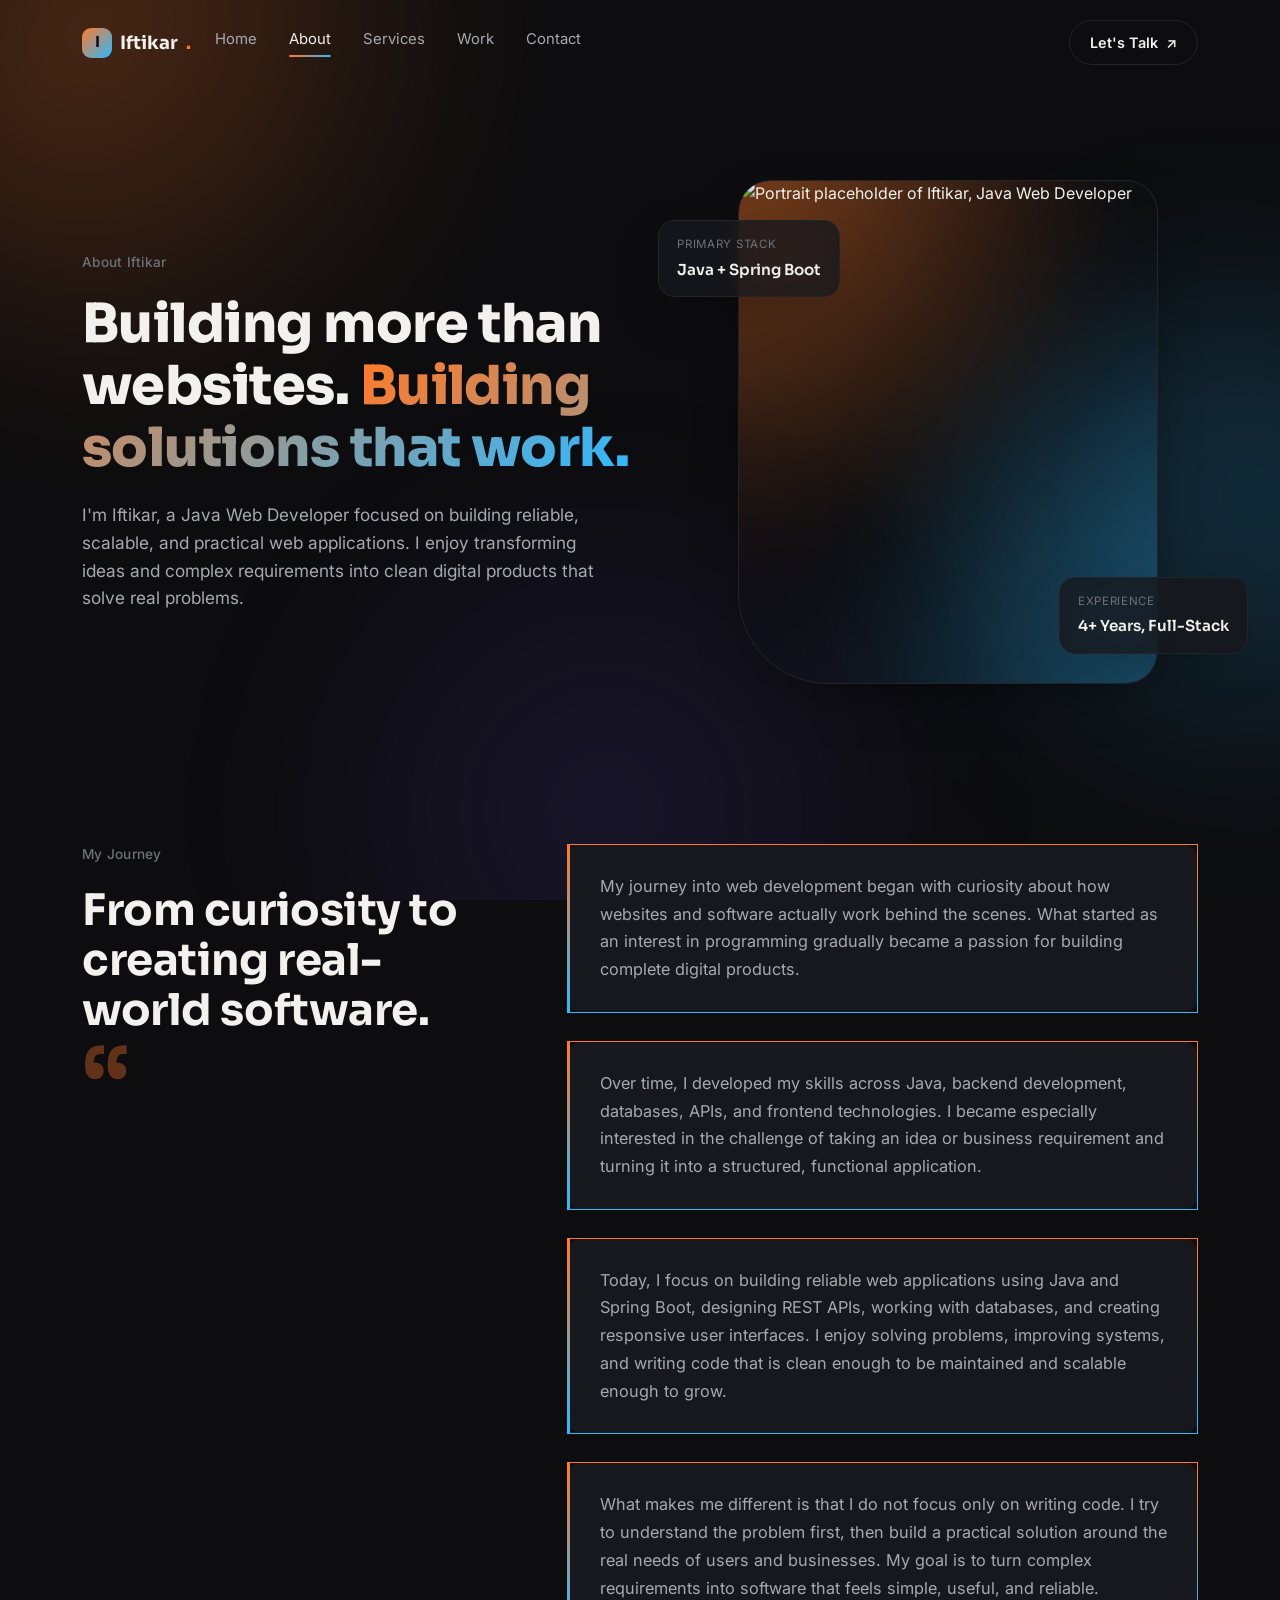
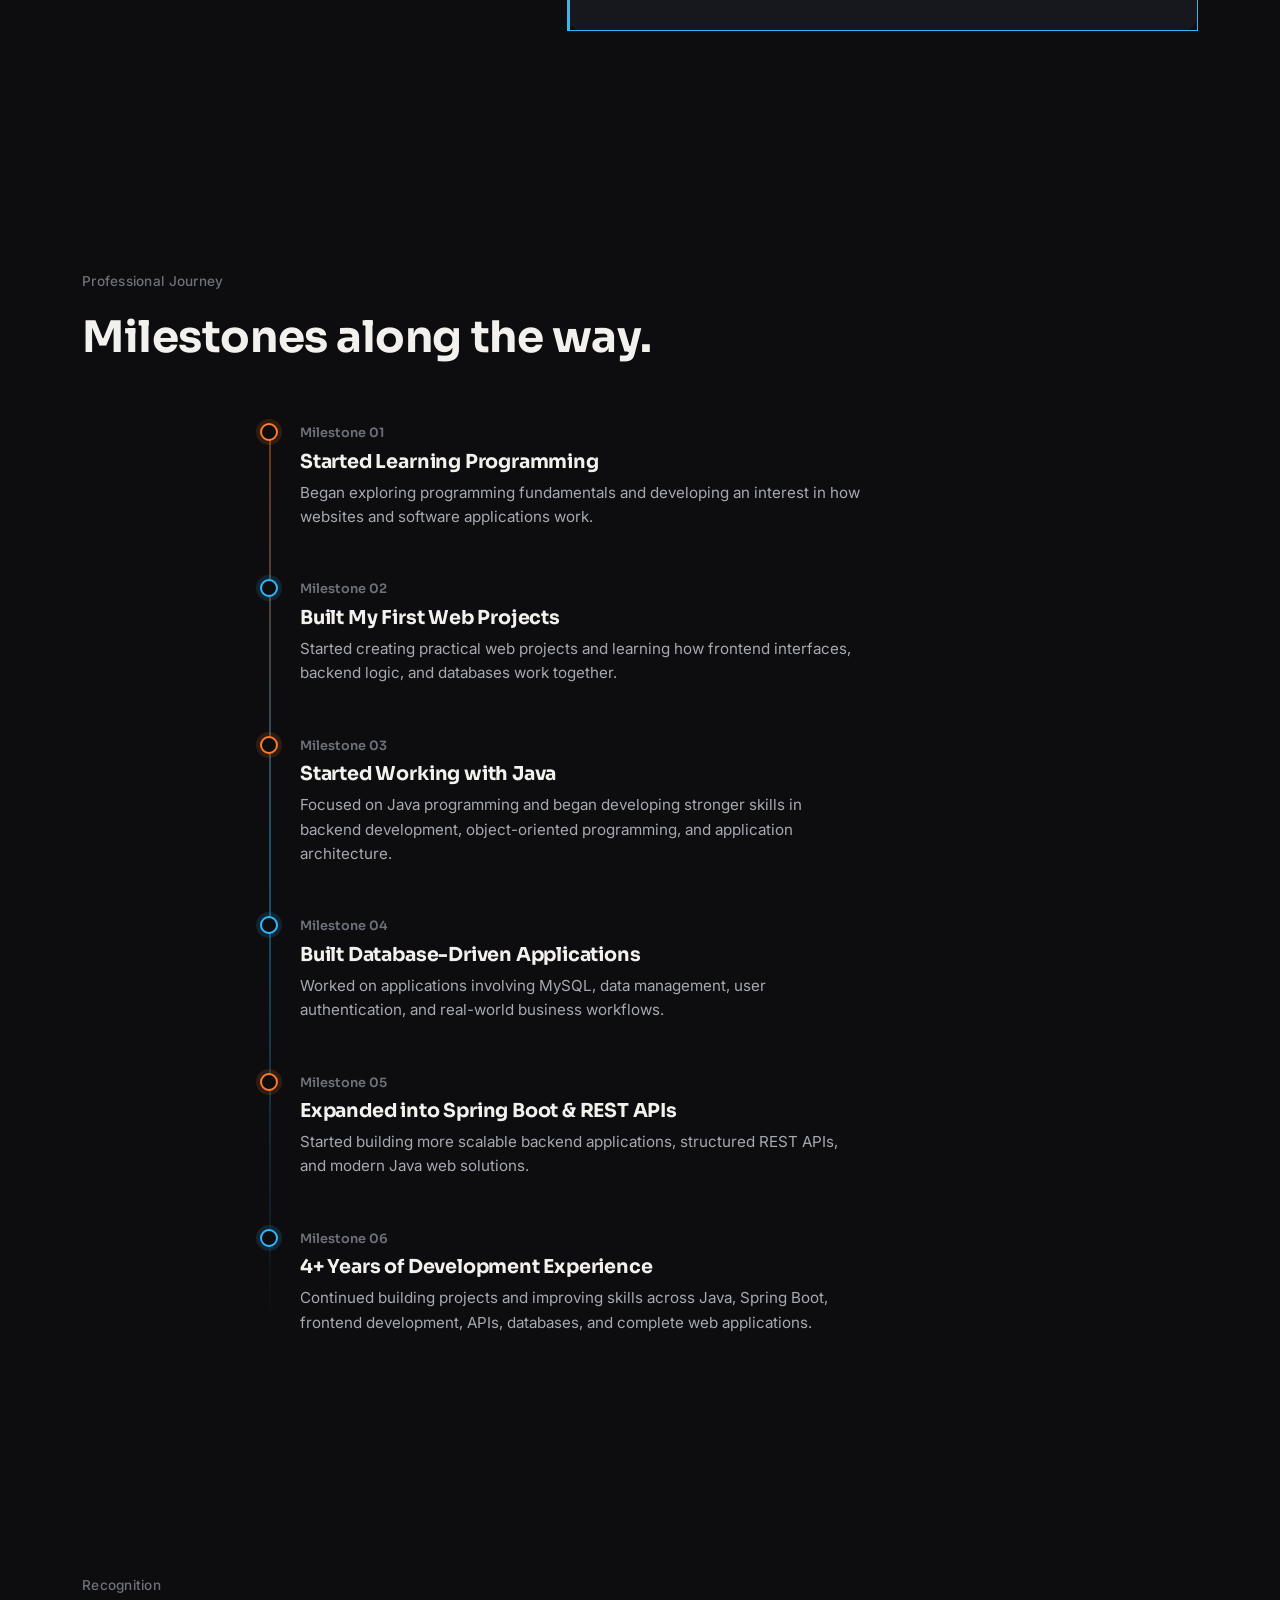
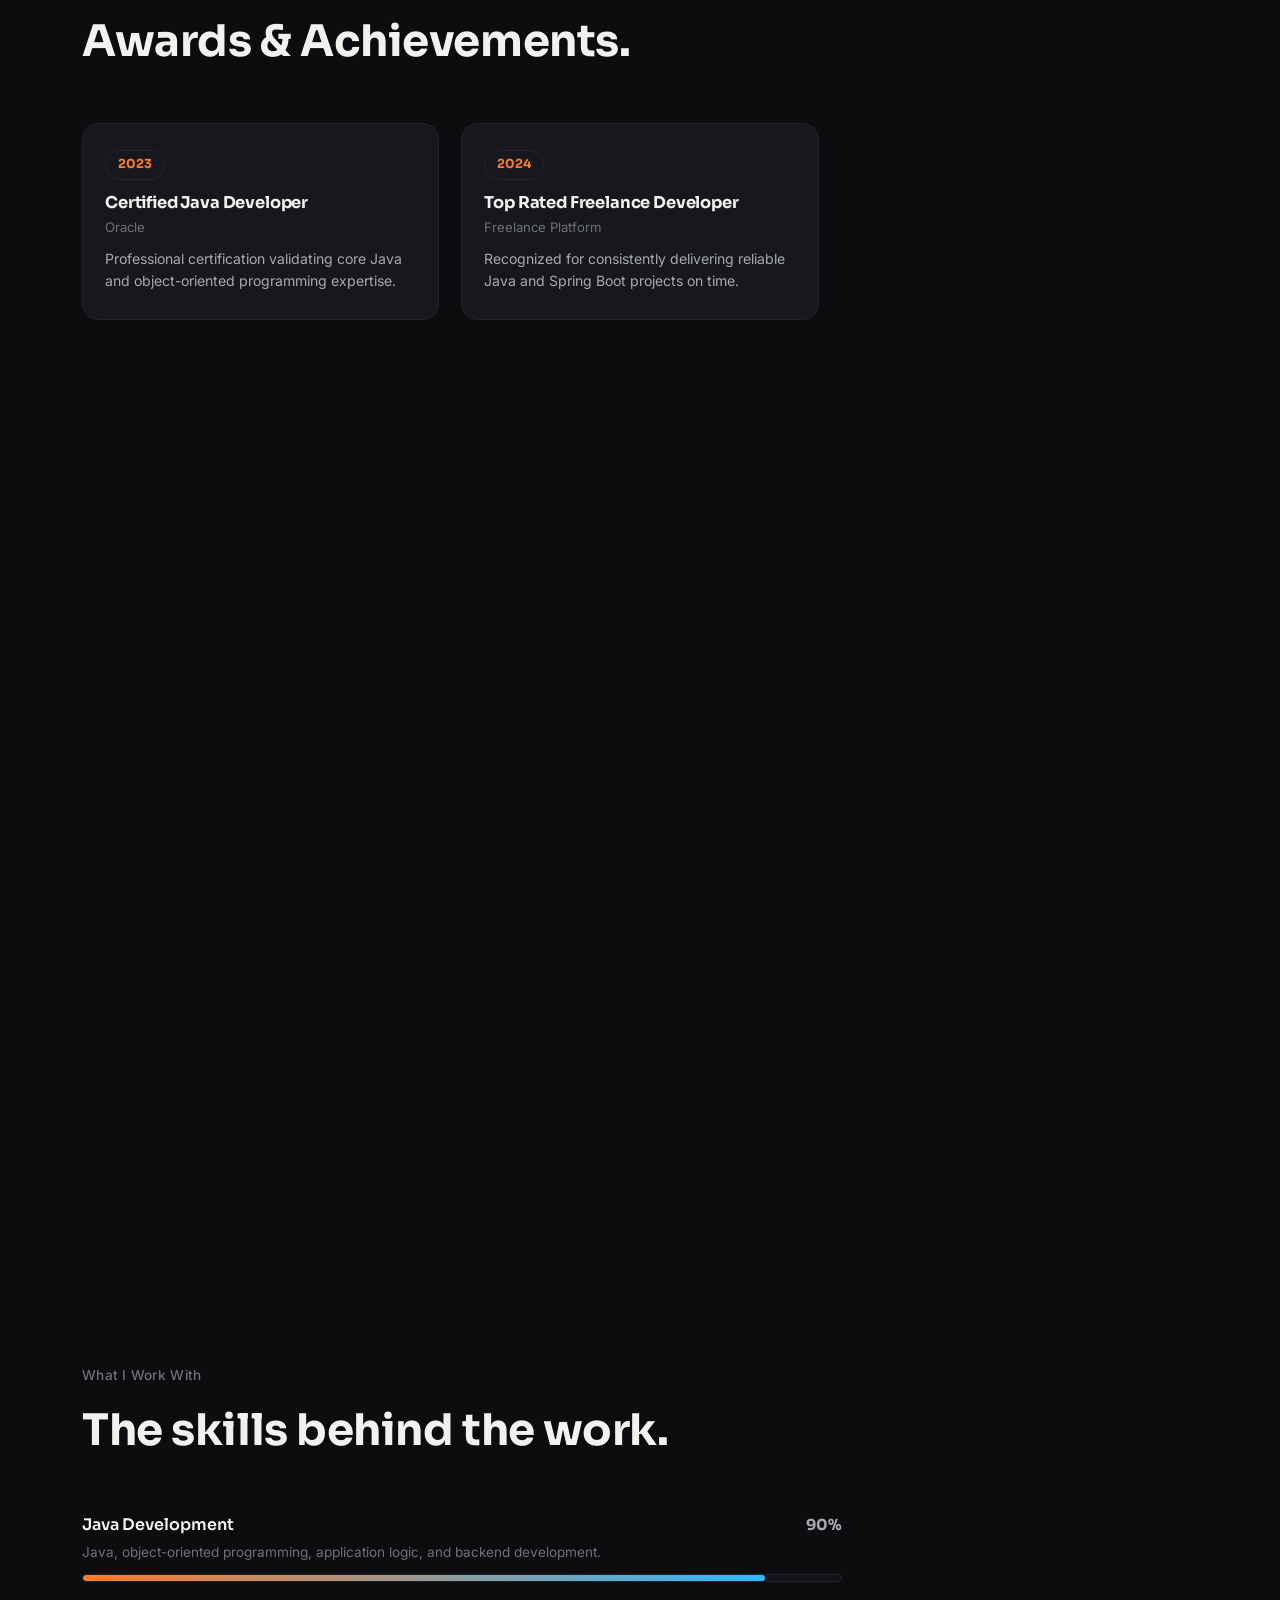
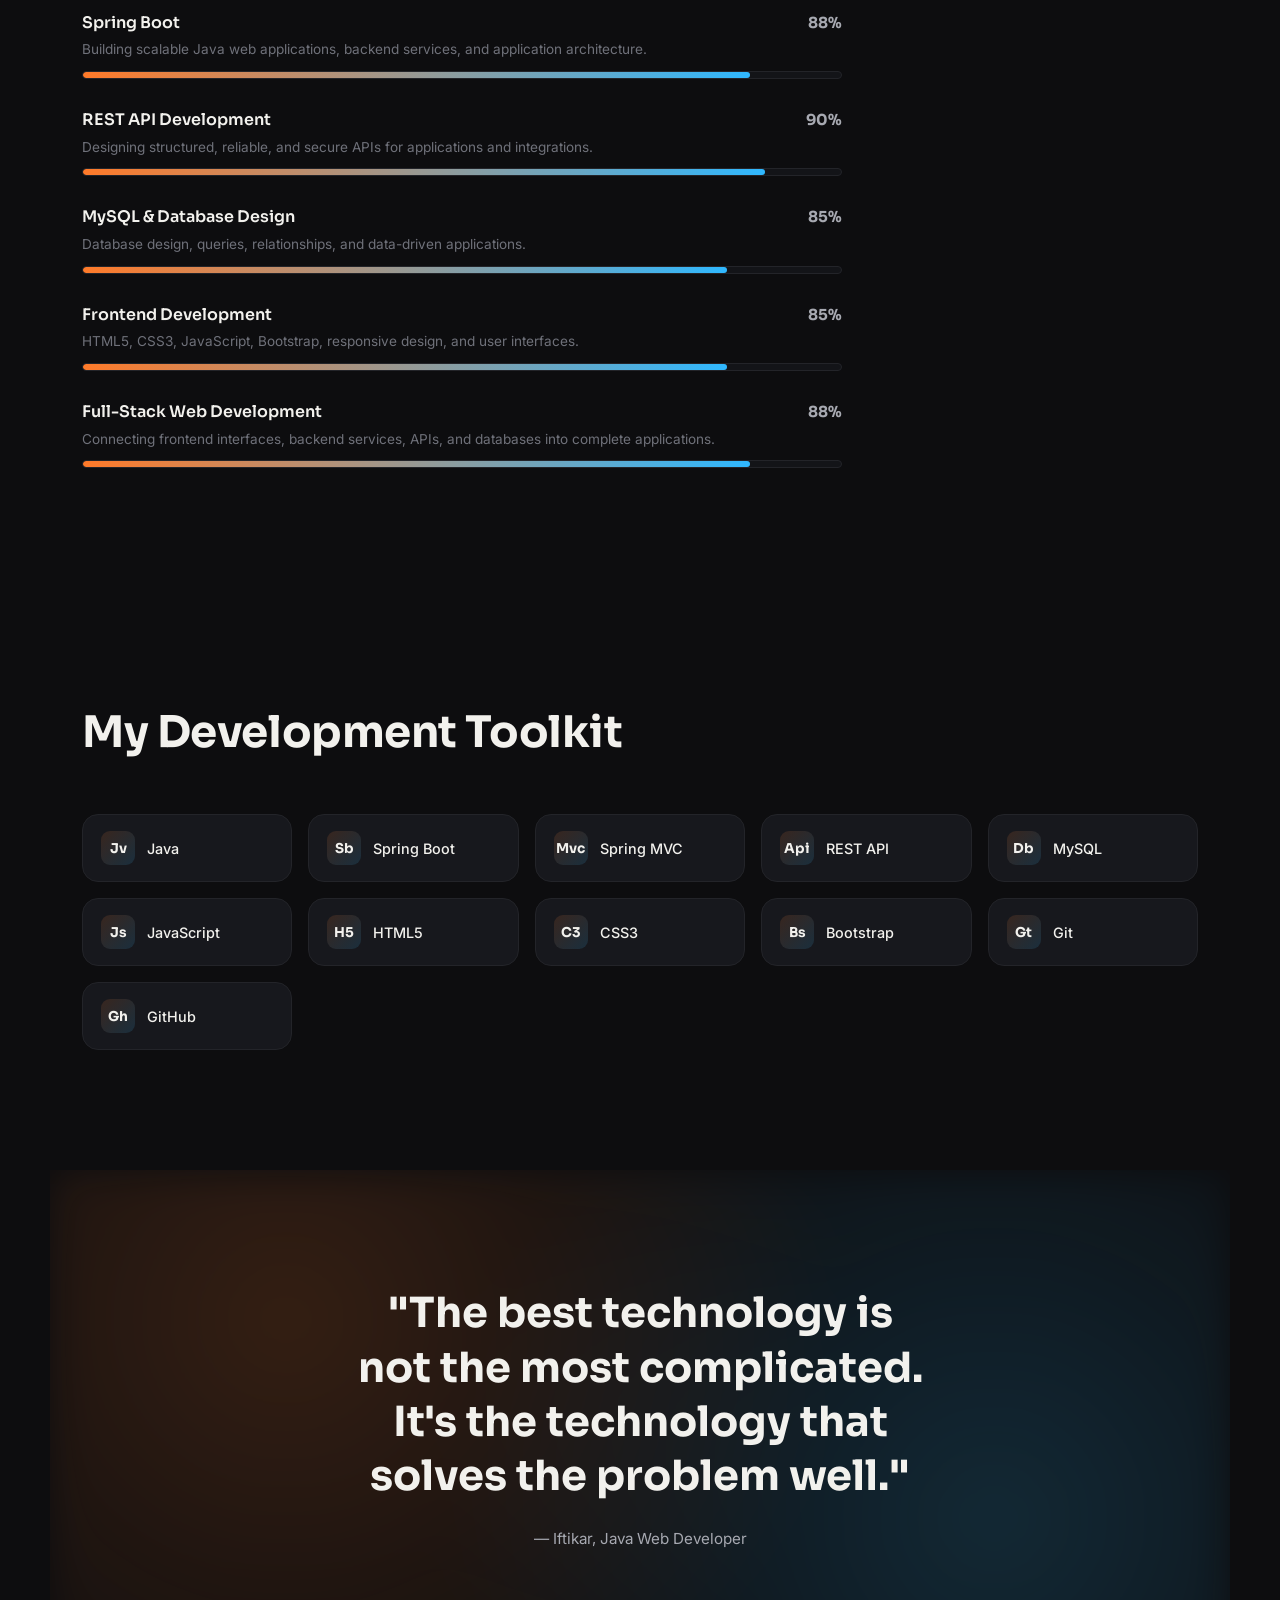
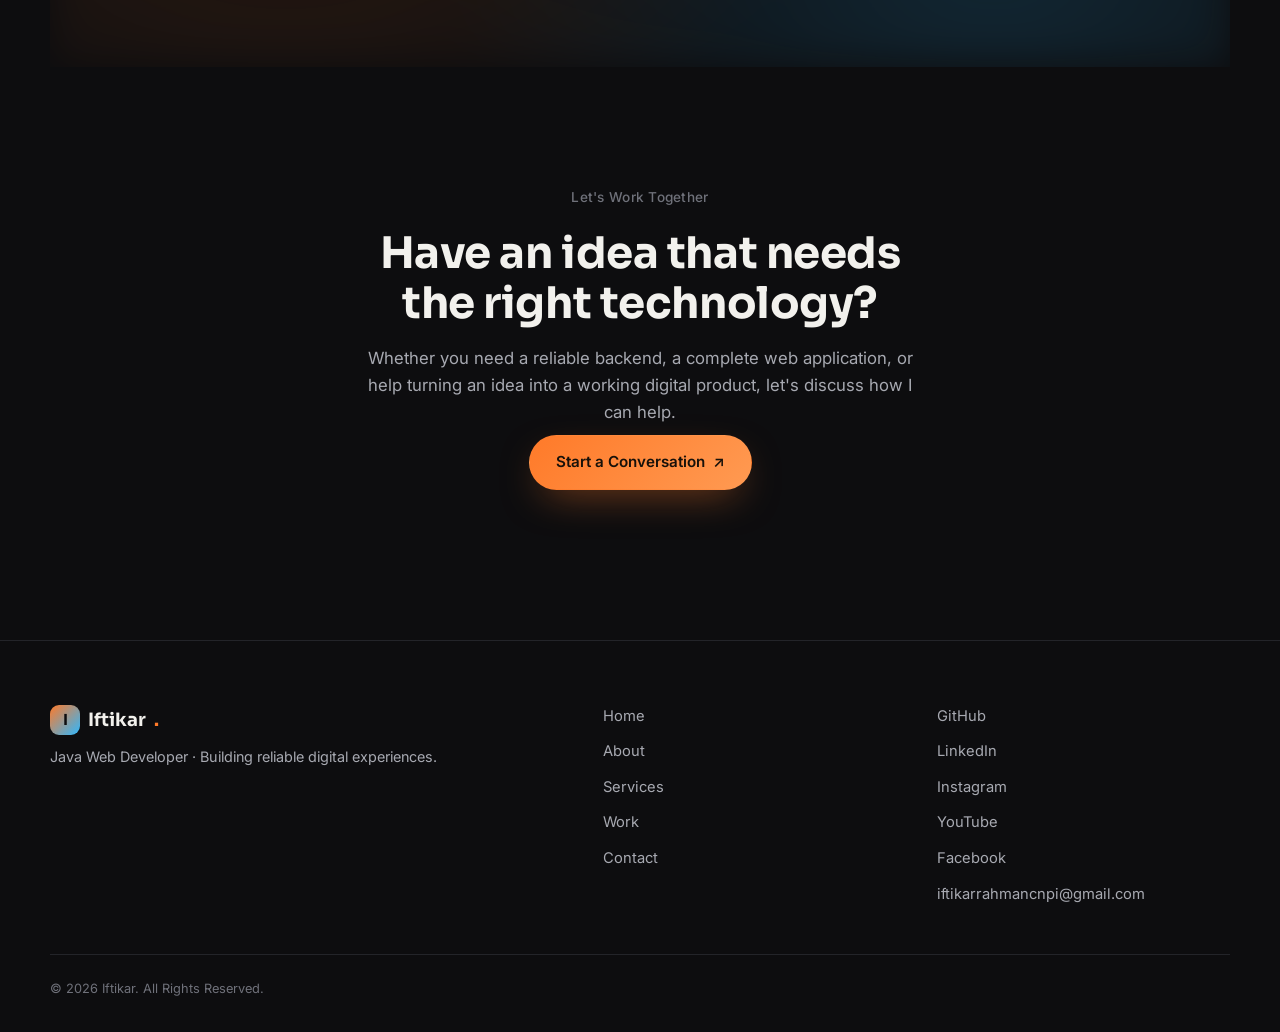
==== about.html @ 0c81d2af "Add files via upload" ====
<!DOCTYPE html>
<html lang="en">
<head>
<meta charset="UTF-8">
<meta name="viewport" content="width=device-width, initial-scale=1.0">
<title>About Iftikar — Java Web Developer</title>
<meta name="description" content="Learn about Iftikar's journey as a Java Web Developer — his story, skills, timeline, and approach to building reliable web applications.">
<link rel="preconnect" href="https://fonts.googleapis.com">
<link rel="preconnect" href="https://fonts.gstatic.com" crossorigin>
<link href="https://fonts.googleapis.com/css2?family=Sora:wght@400;500;600;700;800&family=Inter:wght@400;500;600&display=swap" rel="stylesheet">
<link rel="stylesheet" href="styles.css">
<script src="data-store.js"></script>
</head>
<body>

<!-- ================= ATMOSPHERE BACKGROUND ================= -->
<div class="atmosphere" aria-hidden="true">
  <div class="blob blob--orange"></div>
  <div class="blob blob--blue"></div>
  <div class="blob blob--violet"></div>
</div>

<!-- ================= NAVIGATION ================= -->
<header class="nav" id="nav" data-reveal-root>
  <div class="nav__inner">
    <a href="index.html" class="nav__logo"><span class="nav__logo-mark">I</span> Iftikar<span class="nav__dot">.</span></a>

    <nav class="nav__links" id="navLinks">
      <a href="index.html" class="nav__link">Home</a>
      <a href="about.html" class="nav__link is-active">About</a>
      <a href="services.html" class="nav__link">Services</a>
      <a href="index.html#work" class="nav__link">Work</a>
      <a href="contact.html" class="nav__link">Contact</a>
    </nav>

    <a href="contact.html" class="btn btn--ghost nav__cta">Let's Talk <span class="arrow">↗</span></a>

    <button class="nav__burger" id="navBurger" aria-label="Open menu" aria-expanded="false" aria-controls="navLinks">
      <span></span><span></span><span></span>
    </button>
  </div>
</header>

<main>

  <!-- ================= ABOUT HERO ================= -->
  <section class="about-hero">
    <div class="about-hero__inner">
      <div class="about-hero__text" data-hero-el="text">
        <p class="eyebrow" data-hero-el="eyebrow">About Iftikar</p>
        <h1 class="about-hero__headline" data-hero-el="headline">Building more than websites. <span class="accent-text">Building solutions that work.</span></h1>
        <p class="about-hero__lead" data-hero-el="sub" data-bind="about.heroLead">I'm Iftikar, a Java Web Developer focused on building reliable, scalable, and practical web applications. I enjoy transforming ideas and complex requirements into clean digital products that solve real problems.</p>
      </div>

      <div class="hero__visual" data-hero-el="visual">
        <div class="portrait-frame">
          <div class="portrait-frame__glow"></div>
          <img src="assets/profile-placeholder.svg" alt="Portrait placeholder of Iftikar, Java Web Developer" class="portrait-frame__img" data-bind-src="profile.photo">
        </div>

        <div class="float-card float-card--top" data-editable="floating-card-1">
          <span class="float-card__label">Primary Stack</span>
          <span class="float-card__value">Java + Spring Boot</span>
        </div>

        <div class="float-card float-card--bottom" data-editable="floating-card-2">
          <span class="float-card__label">Experience</span>
          <span class="float-card__value">4+ Years, Full-Stack</span>
        </div>
      </div>
    </div>
  </section>

  <!-- ================= MY STORY ================= -->
  <section class="story" data-reveal-root>
    <div class="story__grid">
      <div data-reveal>
        <p class="eyebrow">My Journey</p>
        <h2 class="section-title">From curiosity to creating real-world software.</h2>
        <span class="story__mark" aria-hidden="true">“</span>
      </div>

      <div class="story__blocks" id="storyBlocks">
        <!-- Rendered live from Admin Panel data by site-render.js -->
      </div>
    </div>
  </section>

  <!-- ================= TIMELINE ================= -->
  <section class="timeline-section" data-reveal-root>
    <div class="section-head" data-reveal>
      <p class="eyebrow">Professional Journey</p>
      <h2 class="section-title">Milestones along the way.</h2>
    </div>

    <div class="timeline">
      <div class="timeline-item" data-reveal style="--i:0">
        <span class="timeline-item__number">Milestone 01</span>
        <h3 class="timeline-item__title">Started Learning Programming</h3>
        <p class="timeline-item__text">Began exploring programming fundamentals and developing an interest in how websites and software applications work.</p>
      </div>
      <div class="timeline-item" data-reveal style="--i:1">
        <span class="timeline-item__number">Milestone 02</span>
        <h3 class="timeline-item__title">Built My First Web Projects</h3>
        <p class="timeline-item__text">Started creating practical web projects and learning how frontend interfaces, backend logic, and databases work together.</p>
      </div>
      <div class="timeline-item" data-reveal style="--i:2">
        <span class="timeline-item__number">Milestone 03</span>
        <h3 class="timeline-item__title">Started Working with Java</h3>
        <p class="timeline-item__text">Focused on Java programming and began developing stronger skills in backend development, object-oriented programming, and application architecture.</p>
      </div>
      <div class="timeline-item" data-reveal style="--i:3">
        <span class="timeline-item__number">Milestone 04</span>
        <h3 class="timeline-item__title">Built Database-Driven Applications</h3>
        <p class="timeline-item__text">Worked on applications involving MySQL, data management, user authentication, and real-world business workflows.</p>
      </div>
      <div class="timeline-item" data-reveal style="--i:4">
        <span class="timeline-item__number">Milestone 05</span>
        <h3 class="timeline-item__title">Expanded into Spring Boot &amp; REST APIs</h3>
        <p class="timeline-item__text">Started building more scalable backend applications, structured REST APIs, and modern Java web solutions.</p>
      </div>
      <div class="timeline-item" data-reveal style="--i:5">
        <span class="timeline-item__number">Milestone 06</span>
        <h3 class="timeline-item__title">4+ Years of Development Experience</h3>
        <p class="timeline-item__text">Continued building projects and improving skills across Java, Spring Boot, frontend development, APIs, databases, and complete web applications.</p>
      </div>
    </div>
  </section>

  <!-- ================= AWARDS & ACHIEVEMENTS ================= -->
  <section class="awards" data-reveal-root>
    <div class="section-head" data-reveal>
      <p class="eyebrow">Recognition</p>
      <h2 class="section-title">Awards &amp; Achievements.</h2>
    </div>

    <div class="awards__grid" id="awardsGrid">
      <!-- Rendered live from Admin Panel data by site-render.js -->
    </div>
  </section>

  <!-- ================= APPROACH ================= -->
  <section class="approach" data-reveal-root>
    <div class="section-head" data-reveal>
      <p class="eyebrow">My Approach</p>
      <h2 class="section-title">I don't just write code. I build solutions with purpose.</h2>
      <p class="section-sub">Good software is not only about using the right technology. It is about understanding the problem, choosing the right approach, and creating something reliable for the people who will actually use it.</p>
    </div>

    <div class="approach__grid">
      <div class="value-card" data-reveal style="--i:0">
        <div class="value-card__icon" aria-hidden="true">
          <svg viewBox="0 0 24 24" fill="none"><circle cx="11" cy="11" r="7" stroke="currentColor" stroke-width="1.6"/><path d="M20 20l-3.5-3.5" stroke="currentColor" stroke-width="1.6" stroke-linecap="round"/></svg>
        </div>
        <h3 class="value-card__title">Understand Before Building</h3>
        <p class="value-card__text">I focus on understanding the requirements and the real problem before choosing how to build the solution.</p>
      </div>

      <div class="value-card" data-reveal style="--i:1">
        <div class="value-card__icon" aria-hidden="true">
          <svg viewBox="0 0 24 24" fill="none"><path d="M6 4h9l3 3v13H6z" stroke="currentColor" stroke-width="1.6" stroke-linejoin="round"/><path d="M9 12h6M9 16h6" stroke="currentColor" stroke-width="1.6" stroke-linecap="round"/></svg>
        </div>
        <h3 class="value-card__title">Clean &amp; Maintainable Code</h3>
        <p class="value-card__text">I aim to write organized, understandable code that can be maintained and improved over time.</p>
      </div>

      <div class="value-card" data-reveal style="--i:2">
        <div class="value-card__icon" aria-hidden="true">
          <svg viewBox="0 0 24 24" fill="none"><path d="M4 19V9M11 19V4M18 19v-6" stroke="currentColor" stroke-width="1.8" stroke-linecap="round"/></svg>
        </div>
        <h3 class="value-card__title">Scalable Development</h3>
        <p class="value-card__text">I consider how applications can grow, making thoughtful decisions about architecture, APIs, and data.</p>
      </div>

      <div class="value-card" data-reveal style="--i:3">
        <div class="value-card__icon" aria-hidden="true">
          <svg viewBox="0 0 24 24" fill="none"><circle cx="12" cy="8" r="3.4" stroke="currentColor" stroke-width="1.6"/><path d="M5 20c1.2-3.6 4-5.4 7-5.4S18.8 16.4 20 20" stroke="currentColor" stroke-width="1.6" stroke-linecap="round"/></svg>
        </div>
        <h3 class="value-card__title">User-Focused Thinking</h3>
        <p class="value-card__text">Even when working on backend systems, I think about the final user experience and how technology can make workflows easier.</p>
      </div>
    </div>
  </section>

  <!-- ================= SKILLS ================= -->
  <section class="skills" data-reveal-root>
    <div class="section-head" data-reveal>
      <p class="eyebrow">What I Work With</p>
      <h2 class="section-title">The skills behind the work.</h2>
    </div>

    <div class="skills__list">
      <div class="skill-item" data-reveal style="--i:0">
        <div class="skill-item__head">
          <div>
            <span class="skill-item__name">Java Development</span>
            <p class="skill-item__desc">Java, object-oriented programming, application logic, and backend development.</p>
          </div>
          <span class="skill-item__percent">90%</span>
        </div>
        <div class="skill-bar"><div class="skill-bar__fill" data-skill="90"></div></div>
      </div>

      <div class="skill-item" data-reveal style="--i:1">
        <div class="skill-item__head">
          <div>
            <span class="skill-item__name">Spring Boot</span>
            <p class="skill-item__desc">Building scalable Java web applications, backend services, and application architecture.</p>
          </div>
          <span class="skill-item__percent">88%</span>
        </div>
        <div class="skill-bar"><div class="skill-bar__fill" data-skill="88"></div></div>
      </div>

      <div class="skill-item" data-reveal style="--i:2">
        <div class="skill-item__head">
          <div>
            <span class="skill-item__name">REST API Development</span>
            <p class="skill-item__desc">Designing structured, reliable, and secure APIs for applications and integrations.</p>
          </div>
          <span class="skill-item__percent">90%</span>
        </div>
        <div class="skill-bar"><div class="skill-bar__fill" data-skill="90"></div></div>
      </div>

      <div class="skill-item" data-reveal style="--i:3">
        <div class="skill-item__head">
          <div>
            <span class="skill-item__name">MySQL &amp; Database Design</span>
            <p class="skill-item__desc">Database design, queries, relationships, and data-driven applications.</p>
          </div>
          <span class="skill-item__percent">85%</span>
        </div>
        <div class="skill-bar"><div class="skill-bar__fill" data-skill="85"></div></div>
      </div>

      <div class="skill-item" data-reveal style="--i:4">
        <div class="skill-item__head">
          <div>
            <span class="skill-item__name">Frontend Development</span>
            <p class="skill-item__desc">HTML5, CSS3, JavaScript, Bootstrap, responsive design, and user interfaces.</p>
          </div>
          <span class="skill-item__percent">85%</span>
        </div>
        <div class="skill-bar"><div class="skill-bar__fill" data-skill="85"></div></div>
      </div>

      <div class="skill-item" data-reveal style="--i:5">
        <div class="skill-item__head">
          <div>
            <span class="skill-item__name">Full-Stack Web Development</span>
            <p class="skill-item__desc">Connecting frontend interfaces, backend services, APIs, and databases into complete applications.</p>
          </div>
          <span class="skill-item__percent">88%</span>
        </div>
        <div class="skill-bar"><div class="skill-bar__fill" data-skill="88"></div></div>
      </div>
    </div>
  </section>

  <!-- ================= TECH TOOLKIT ================= -->
  <section class="toolkit" data-reveal-root>
    <div class="section-head" data-reveal>
      <h2 class="section-title">My Development Toolkit</h2>
    </div>

    <div class="toolkit__grid">
      <div class="toolkit-card" data-reveal style="--i:0"><span class="toolkit-card__mark">Jv</span><span class="toolkit-card__name">Java</span></div>
      <div class="toolkit-card" data-reveal style="--i:1"><span class="toolkit-card__mark">Sb</span><span class="toolkit-card__name">Spring Boot</span></div>
      <div class="toolkit-card" data-reveal style="--i:2"><span class="toolkit-card__mark">Mvc</span><span class="toolkit-card__name">Spring MVC</span></div>
      <div class="toolkit-card" data-reveal style="--i:3"><span class="toolkit-card__mark">Api</span><span class="toolkit-card__name">REST API</span></div>
      <div class="toolkit-card" data-reveal style="--i:4"><span class="toolkit-card__mark">Db</span><span class="toolkit-card__name">MySQL</span></div>
      <div class="toolkit-card" data-reveal style="--i:5"><span class="toolkit-card__mark">Js</span><span class="toolkit-card__name">JavaScript</span></div>
      <div class="toolkit-card" data-reveal style="--i:6"><span class="toolkit-card__mark">H5</span><span class="toolkit-card__name">HTML5</span></div>
      <div class="toolkit-card" data-reveal style="--i:7"><span class="toolkit-card__mark">C3</span><span class="toolkit-card__name">CSS3</span></div>
      <div class="toolkit-card" data-reveal style="--i:8"><span class="toolkit-card__mark">Bs</span><span class="toolkit-card__name">Bootstrap</span></div>
      <div class="toolkit-card" data-reveal style="--i:9"><span class="toolkit-card__mark">Gt</span><span class="toolkit-card__name">Git</span></div>
      <div class="toolkit-card" data-reveal style="--i:10"><span class="toolkit-card__mark">Gh</span><span class="toolkit-card__name">GitHub</span></div>
    </div>
  </section>

  <!-- ================= PHILOSOPHY / QUOTE ================= -->
  <section class="philosophy">
    <div class="philosophy__glow" aria-hidden="true"></div>
    <blockquote data-reveal>
      <p class="philosophy__quote">"The best technology is not the most complicated. It's the technology that solves the problem well."</p>
      <footer class="philosophy__author">— Iftikar, Java Web Developer</footer>
    </blockquote>
  </section>

  <!-- ================= ABOUT FINAL CTA ================= -->
  <section class="about-cta" data-reveal-root>
    <div class="section-head" data-reveal>
      <p class="eyebrow">Let's Work Together</p>
      <h2 class="section-title">Have an idea that needs the right technology?</h2>
      <p class="section-sub" style="margin-left:auto;margin-right:auto;">Whether you need a reliable backend, a complete web application, or help turning an idea into a working digital product, let's discuss how I can help.</p>
      <a href="contact.html" class="btn btn--primary">Start a Conversation <span class="arrow">↗</span></a>
    </div>
  </section>

</main>

<!-- ================= FOOTER ================= -->
<footer class="footer">
  <div class="footer__inner">
    <div class="footer__brand">
      <p class="footer__logo"><span class="nav__logo-mark">I</span> Iftikar<span class="nav__dot">.</span></p>
      <p class="footer__role">Java Web Developer · Building reliable digital experiences.</p>
    </div>

    <nav class="footer__nav" aria-label="Footer navigation">
      <a href="index.html">Home</a>
      <a href="about.html">About</a>
      <a href="services.html">Services</a>
      <a href="index.html#work">Work</a>
      <a href="contact.html">Contact</a>
    </nav>

    <div class="footer__social" id="footerSocial">
      <!-- Rendered live from Admin Panel data by site-render.js -->
    </div>
  </div>

  <p class="footer__copyright">© 2026 Iftikar. All Rights Reserved.</p>
</footer>

<script src="site-render.js"></script>
<script src="script.js"></script>
</body>
</html>
---- styles.css ----
/* =========================================================
   IFTIKAR PORTFOLIO — DESIGN SYSTEM
   Base: charcoal near-black · Accents: vibrant orange + electric blue
   Type: Sora (display) + Inter (body)
   ========================================================= */

:root{
  --bg: #0d0d0f;
  --bg-elevated: #131418;
  --surface: #17181d;
  --surface-2: #1c1e24;
  --border: #2a2c33;
  --border-soft: #232429;

  --text: #f2f1ed;
  --text-muted: #a7a9b1;
  --text-faint: #6f717a;

  --orange: #ff7a29;
  --orange-soft: rgba(255, 122, 41, 0.14);
  --blue: #2fb8ff;
  --blue-soft: rgba(47, 184, 255, 0.14);

  --font-display: 'Sora', 'Inter', sans-serif;
  --font-body: 'Inter', sans-serif;

  --radius-sm: 10px;
  --radius-md: 16px;
  --radius-lg: 24px;

  --shadow-card: 0 20px 60px -25px rgba(0,0,0,0.6);
  --ease: cubic-bezier(.22,.68,0,1);

  --container: 1180px;
}

*, *::before, *::after{ box-sizing: border-box; }
html{ scroll-behavior: smooth; }

body{
  margin: 0;
  background: var(--bg);
  color: var(--text);
  font-family: var(--font-body);
  font-size: 16px;
  line-height: 1.6;
  -webkit-font-smoothing: antialiased;
  overflow-x: hidden;
}

h1, h2, h3, h4{
  font-family: var(--font-display);
  margin: 0;
  color: var(--text);
  line-height: 1.15;
  letter-spacing: -0.01em;
}

p{ margin: 0; }
img{ max-width: 100%; display: block; }
a{ color: inherit; text-decoration: none; }
ul{ margin: 0; padding: 0; list-style: none; }
button{ font-family: inherit; cursor: pointer; }
input, select, textarea{ font-family: inherit; }

:focus-visible{
  outline: 2px solid var(--blue);
  outline-offset: 3px;
}

.arrow{ display: inline-block; transition: transform .3s var(--ease); }
a:hover .arrow, .btn:hover .arrow{ transform: translate(2px,-2px); }

/* =========================================================
   ATMOSPHERE BACKGROUND — slow drifting blurred glow
   ========================================================= */

.atmosphere{
  position: fixed;
  inset: 0;
  z-index: 0;
  overflow: hidden;
  pointer-events: none;
}

.blob{
  position: absolute;
  border-radius: 50%;
  filter: blur(90px);
  opacity: .55;
  will-change: transform;
}

.blob--orange{
  width: 620px; height: 620px;
  top: -180px; left: -120px;
  background: radial-gradient(circle at 30% 30%, rgba(255,122,41,.55), rgba(255,122,41,0) 70%);
  animation: driftA 26s ease-in-out infinite;
}

.blob--blue{
  width: 560px; height: 560px;
  top: 30%; right: -200px;
  background: radial-gradient(circle at 60% 40%, rgba(47,184,255,.45), rgba(47,184,255,0) 70%);
  animation: driftB 32s ease-in-out infinite;
}

.blob--violet{
  width: 700px; height: 700px;
  bottom: -260px; left: 20%;
  background: radial-gradient(circle at 50% 50%, rgba(122,92,255,.28), rgba(122,92,255,0) 70%);
  animation: driftC 38s ease-in-out infinite;
}

@keyframes driftA{
  0%,100%{ transform: translate(0,0) scale(1); }
  50%{ transform: translate(60px, 80px) scale(1.08); }
}
@keyframes driftB{
  0%,100%{ transform: translate(0,0) scale(1); }
  50%{ transform: translate(-70px, -40px) scale(1.1); }
}
@keyframes driftC{
  0%,100%{ transform: translate(0,0) scale(1); opacity: .5; }
  50%{ transform: translate(40px, -60px) scale(1.05); opacity: .65; }
}

main, header, footer{ position: relative; z-index: 1; }

/* =========================================================
   LAYOUT HELPERS
   ========================================================= */

section{
  max-width: var(--container);
  margin: 0 auto;
  padding: 120px 32px;
}

.section-head{ max-width: 640px; margin-bottom: 56px; }
.section-title{ font-size: clamp(2rem, 3.4vw, 2.75rem); font-weight: 700; }
.section-sub{ margin-top: 16px; color: var(--text-muted); font-size: 1.05rem; max-width: 560px; }
.section-sub--center{ margin: 0 auto 8px; text-align: center; max-width: none; color: var(--text-faint); font-family: var(--font-display); font-weight: 600; letter-spacing: .02em; }

.eyebrow{
  color: var(--text-faint);
  font-size: .85rem;
  font-weight: 500;
  letter-spacing: .02em;
  margin: 0 0 20px;
}

/* buttons */
.btn{
  display: inline-flex;
  align-items: center;
  gap: 8px;
  padding: 14px 26px;
  border-radius: 100px;
  font-weight: 600;
  font-size: .95rem;
  border: 1px solid transparent;
  transition: transform .35s var(--ease), background .3s var(--ease), border-color .3s var(--ease), box-shadow .3s var(--ease);
}
.btn--primary{
  background: linear-gradient(135deg, var(--orange), #ff9a52);
  color: #17110a;
  box-shadow: 0 14px 40px -14px rgba(255,122,41,.55);
}
.btn--primary:hover{ transform: translateY(-2px); box-shadow: 0 18px 44px -12px rgba(255,122,41,.65); }
.btn--outline{
  border-color: var(--border);
  color: var(--text);
  background: transparent;
}
.btn--outline:hover{ border-color: var(--blue); color: var(--blue); transform: translateY(-2px); }
.btn--ghost{
  border-color: var(--border-soft);
  color: var(--text);
  padding: 10px 20px;
  font-size: .9rem;
}
.btn--ghost:hover{ border-color: var(--orange); }

/* =========================================================
   SCROLL REVEAL (Intersection Observer driven)
   ========================================================= */

[data-reveal]{
  opacity: 0;
  transform: translateY(28px);
  transition: opacity .8s var(--ease), transform .8s var(--ease);
  transition-delay: calc(var(--i, 0) * 90ms);
}
[data-reveal].is-visible{
  opacity: 1;
  transform: translateY(0);
}
[data-reveal-stagger] > *{ transition-delay: calc(var(--i, 0) * 90ms); }

@media (prefers-reduced-motion: reduce){
  html{ scroll-behavior: auto; }
  [data-reveal]{ opacity: 1; transform: none; transition: none; }
  .blob{ animation: none; }
  .marquee__track{ animation: none !important; }
}

/* =========================================================
   NAVIGATION
   ========================================================= */

.nav{
  position: fixed;
  top: 0; left: 0; right: 0;
  z-index: 100;
  padding: 20px 0;
  transition: background .4s var(--ease), border-color .4s var(--ease), padding .4s var(--ease), backdrop-filter .4s var(--ease);
  border-bottom: 1px solid transparent;
}
.nav.is-scrolled{
  padding: 14px 0;
  background: rgba(13,13,15,.72);
  backdrop-filter: blur(16px);
  border-bottom-color: var(--border-soft);
}
.nav__inner{
  max-width: var(--container);
  margin: 0 auto;
  padding: 0 32px;
  display: flex;
  align-items: center;
  justify-content: space-between;
  gap: 24px;
}
.nav__logo{
  font-family: var(--font-display);
  font-weight: 700;
  font-size: 1.15rem;
  display: flex;
  align-items: center;
  gap: 8px;
}
.nav__logo-mark{
  display: inline-flex;
  align-items: center;
  justify-content: center;
  width: 30px; height: 30px;
  border-radius: 9px;
  background: linear-gradient(135deg, var(--orange), var(--blue));
  color: #0d0d0f;
  font-size: .95rem;
}
.nav__dot{ color: var(--orange); }
.nav__links{ display: flex; gap: 32px; }
.nav__link{ font-size: .93rem; color: var(--text-muted); transition: color .25s; position: relative; }
.nav__link:hover{ color: var(--text); }
.nav__cta{ margin-left: auto; }
.nav__burger{
  display: none;
  flex-direction: column;
  gap: 5px;
  background: none;
  border: none;
  padding: 8px;
}
.nav__burger span{
  width: 22px; height: 2px;
  background: var(--text);
  transition: transform .3s var(--ease), opacity .3s var(--ease);
}
.nav__burger.is-open span:nth-child(1){ transform: translateY(7px) rotate(45deg); }
.nav__burger.is-open span:nth-child(2){ opacity: 0; }
.nav__burger.is-open span:nth-child(3){ transform: translateY(-7px) rotate(-45deg); }

/* =========================================================
   HERO
   ========================================================= */

.hero{
  max-width: var(--container);
  margin: 0 auto;
  padding: 180px 32px 100px;
}
.hero__inner{
  display: grid;
  grid-template-columns: 1.05fr .95fr;
  gap: 64px;
  align-items: center;
}

.hero__headline{
  font-size: clamp(2.4rem, 4.6vw, 3.8rem);
  font-weight: 800;
  margin: 0 0 22px;
  max-width: 12ch;
}

.hero__sub{
  color: var(--text-muted);
  font-size: 1.08rem;
  max-width: 46ch;
  margin-bottom: 34px;
}

.hero__actions{ display: flex; gap: 16px; flex-wrap: wrap; margin-bottom: 30px; }

.availability{
  display: inline-flex;
  align-items: center;
  gap: 10px;
  font-size: .88rem;
  color: var(--text-muted);
  padding: 8px 16px;
  border: 1px solid var(--border-soft);
  border-radius: 100px;
}
.availability__dot{
  width: 8px; height: 8px;
  border-radius: 50%;
  background: #5be3a5;
  box-shadow: 0 0 0 4px rgba(91,227,165,.15);
  animation: pulseDot 2.4s ease-in-out infinite;
}
@keyframes pulseDot{
  0%,100%{ box-shadow: 0 0 0 4px rgba(91,227,165,.15); }
  50%{ box-shadow: 0 0 0 8px rgba(91,227,165,.05); }
}

[data-hero-el]{
  opacity: 0;
  transform: translateY(22px);
  animation: heroReveal .9s var(--ease) forwards;
}
[data-hero-el="eyebrow"]{ animation-delay: .05s; }
[data-hero-el="headline"]{ animation-delay: .18s; }
[data-hero-el="sub"]{ animation-delay: .32s; }
[data-hero-el="actions"]{ animation-delay: .46s; }
[data-hero-el="availability"]{ animation-delay: .58s; }
[data-hero-el="visual"]{ animation-delay: .3s; }
@keyframes heroReveal{ to{ opacity: 1; transform: translateY(0); } }

.hero__visual{ position: relative; display: flex; justify-content: center; }

.portrait-frame{
  position: relative;
  width: min(420px, 90%);
  aspect-ratio: 5/6;
  border-radius: 32px 32px 32px 90px;
  overflow: hidden;
  border: 1px solid var(--border-soft);
  box-shadow: var(--shadow-card);
}
.portrait-frame__img{
  width: 100%; height: 100%;
  object-fit: cover;
  clip-path: inset(0 100% 0 0);
  animation: wipeIn 1.3s .5s var(--ease) forwards;
}
@keyframes wipeIn{ to{ clip-path: inset(0 0 0 0); } }

.portrait-frame__glow{
  position: absolute;
  inset: -30%;
  background:
    radial-gradient(circle at 15% 15%, rgba(255,122,41,.5), transparent 45%),
    radial-gradient(circle at 90% 85%, rgba(47,184,255,.4), transparent 45%);
  filter: blur(50px);
  z-index: -1;
}

.float-card{
  position: absolute;
  display: flex;
  flex-direction: column;
  gap: 4px;
  padding: 14px 18px;
  background: rgba(23,24,29,.85);
  border: 1px solid var(--border-soft);
  border-radius: var(--radius-md);
  backdrop-filter: blur(14px);
  box-shadow: var(--shadow-card);
  opacity: 0;
  animation: floatIn .9s var(--ease) forwards, floatBob 6s ease-in-out 1.6s infinite;
}
.float-card--top{ top: 8%; left: -8%; animation-delay: .9s, 1.6s; }
.float-card--bottom{ bottom: 6%; right: -10%; animation-delay: 1.1s, 1.9s; }
@keyframes floatIn{ from{ opacity: 0; transform: translateY(16px); } to{ opacity: 1; transform: translateY(0); } }
@keyframes floatBob{ 0%,100%{ transform: translateY(0); } 50%{ transform: translateY(-10px); } }

.float-card__label{ font-size: .72rem; text-transform: uppercase; letter-spacing: .06em; color: var(--text-faint); }
.float-card__value{ font-family: var(--font-display); font-weight: 600; font-size: .95rem; }

/* =========================================================
   STATS
   ========================================================= */

.stats__grid{
  display: grid;
  grid-template-columns: repeat(4, 1fr);
  gap: 32px;
  border-top: 1px solid var(--border-soft);
  border-bottom: 1px solid var(--border-soft);
  padding: 56px 0;
}
.stat{ text-align: left; }
.stat__number{
  display: block;
  font-family: var(--font-display);
  font-size: clamp(2.4rem, 4vw, 3.2rem);
  font-weight: 800;
  background: linear-gradient(135deg, var(--orange), var(--blue));
  -webkit-background-clip: text;
  background-clip: text;
  color: transparent;
}
.stat__label{ color: var(--text-muted); font-size: .95rem; margin-top: 6px; display: block; }

/* =========================================================
   SERVICES
   ========================================================= */

.services__grid{
  display: grid;
  grid-template-columns: repeat(4, 1fr);
  gap: 24px;
}
.service-card{
  background: var(--surface);
  border: 1px solid var(--border-soft);
  border-radius: var(--radius-lg);
  padding: 32px 26px;
  transition: transform .4s var(--ease), border-color .4s var(--ease), box-shadow .4s var(--ease);
}
.service-card:hover{
  transform: translateY(-6px);
  border-color: rgba(255,122,41,.35);
  box-shadow: 0 24px 60px -30px rgba(255,122,41,.35);
}
.service-card__icon{
  width: 48px; height: 48px;
  display: flex; align-items: center; justify-content: center;
  border-radius: 12px;
  background: var(--orange-soft);
  color: var(--orange);
  margin-bottom: 22px;
  transition: transform .4s var(--ease);
}
.service-card:hover .service-card__icon{ transform: scale(1.08) rotate(-4deg); }
.service-card__icon svg{ width: 24px; height: 24px; }
.service-card__title{ font-size: 1.15rem; font-weight: 700; margin-bottom: 10px; }
.service-card__text{ color: var(--text-muted); font-size: .92rem; }

/* =========================================================
   ABOUT PREVIEW (Home page teaser)
   ========================================================= */

.about-preview__grid{
  display: grid;
  grid-template-columns: 1.2fr .8fr;
  gap: 64px;
  align-items: start;
}
.about-preview__lead{ color: var(--text-muted); font-size: 1.08rem; margin: 20px 0 28px; max-width: 56ch; }
.tech-pills{ display: flex; flex-wrap: wrap; gap: 10px; }
.tech-pills span{
  padding: 8px 16px;
  border: 1px solid var(--border-soft);
  border-radius: 100px;
  font-size: .85rem;
  color: var(--text-muted);
}
.about-preview__highlights{ display: flex; flex-direction: column; gap: 20px; }
.highlight{
  padding: 24px;
  border-radius: var(--radius-md);
  background: var(--surface);
  border: 1px solid var(--border-soft);
  border-left: 3px solid var(--blue);
}
.highlight h3{ font-size: 1.02rem; margin-bottom: 6px; }
.highlight p{ color: var(--text-muted); font-size: .9rem; }

.services__more{ text-align: center; margin-top: 44px; }

/* =========================================================
   NAV — active page state (multi-page)
   ========================================================= */
.nav__link.is-active{ color: var(--text); }
.nav__link.is-active::after{
  content: "";
  display: block;
  height: 2px;
  margin-top: 4px;
  background: linear-gradient(90deg, var(--orange), var(--blue));
  border-radius: 2px;
}

/* =========================================================
   ACCENT TEXT (shared gradient headline treatment)
   ========================================================= */
.accent-text{
  background: linear-gradient(135deg, var(--orange), var(--blue));
  -webkit-background-clip: text;
  background-clip: text;
  color: transparent;
}

/* =========================================================
   ABOUT PAGE — HERO
   ========================================================= */
.about-hero{
  max-width: var(--container);
  margin: 0 auto;
  padding: 180px 32px 100px;
}
.about-hero__inner{
  display: grid;
  grid-template-columns: 1.05fr .95fr;
  gap: 64px;
  align-items: center;
}
.about-hero__headline{
  font-size: clamp(2.2rem, 4.2vw, 3.4rem);
  font-weight: 800;
  margin: 0 0 22px;
  max-width: 15ch;
}
.about-hero__lead{ color: var(--text-muted); font-size: 1.08rem; max-width: 48ch; }

/* =========================================================
   MY STORY — editorial layout
   ========================================================= */
.story{ padding-top: 60px; }
.story__grid{
  display: grid;
  grid-template-columns: .8fr 1.2fr;
  gap: 64px;
}
.story__mark{
  font-family: var(--font-display);
  font-size: 6rem;
  line-height: 1;
  font-weight: 700;
  color: var(--orange);
  opacity: .35;
}
.story__blocks{ display: flex; flex-direction: column; gap: 28px; }
.story__block{
  padding: 28px 30px;
  background: var(--surface);
  border: 1px solid var(--border-soft);
  border-radius: var(--radius-md);
  border-left: 3px solid transparent;
  border-image: linear-gradient(180deg, var(--orange), var(--blue)) 1;
}
.story__block p{ color: var(--text-muted); font-size: 1.02rem; line-height: 1.7; }
.story__block strong{ color: var(--text); font-weight: 600; }

/* =========================================================
   TIMELINE
   ========================================================= */
.timeline{ position: relative; max-width: 760px; margin: 0 auto; padding-left: 40px; }
.timeline::before{
  content: "";
  position: absolute;
  left: 9px; top: 6px; bottom: 6px;
  width: 2px;
  background: linear-gradient(180deg, var(--orange), var(--blue), transparent);
  opacity: .4;
}
.timeline-item{
  position: relative;
  padding-bottom: 46px;
}
.timeline-item:last-child{ padding-bottom: 0; }
.timeline-item::before{
  content: "";
  position: absolute;
  left: -40px; top: 4px;
  width: 18px; height: 18px;
  border-radius: 50%;
  background: var(--bg);
  border: 2px solid var(--orange);
  box-shadow: 0 0 0 4px var(--orange-soft);
}
.timeline-item:nth-child(even)::before{
  border-color: var(--blue);
  box-shadow: 0 0 0 4px var(--blue-soft);
}
.timeline-item__number{ color: var(--text-faint); font-family: var(--font-display); font-size: .8rem; font-weight: 600; }
.timeline-item__title{ font-size: 1.2rem; margin: 6px 0 8px; }
.timeline-item__text{ color: var(--text-muted); font-size: .95rem; max-width: 56ch; }

/* =========================================================
   APPROACH / VALUE CARDS
   ========================================================= */
.approach__grid{
  display: grid;
  grid-template-columns: repeat(4, 1fr);
  gap: 24px;
}
.value-card{
  background: var(--surface);
  border: 1px solid var(--border-soft);
  border-radius: var(--radius-lg);
  padding: 30px 24px;
  transition: transform .4s var(--ease), border-color .4s var(--ease), box-shadow .4s var(--ease);
}
.value-card:hover{
  transform: translateY(-6px);
  border-color: rgba(47,184,255,.35);
  box-shadow: 0 24px 60px -30px rgba(47,184,255,.3);
}
.value-card__icon{
  width: 44px; height: 44px;
  display: flex; align-items: center; justify-content: center;
  border-radius: 12px;
  background: var(--blue-soft);
  color: var(--blue);
  margin-bottom: 20px;
}
.value-card__icon svg{ width: 22px; height: 22px; }
.value-card__title{ font-size: 1.05rem; font-weight: 700; margin-bottom: 10px; }
.value-card__text{ color: var(--text-muted); font-size: .9rem; }

/* =========================================================
   SKILLS
   ========================================================= */
.skills__list{ display: flex; flex-direction: column; gap: 28px; max-width: 760px; }
.skill-item__head{ display: flex; justify-content: space-between; align-items: baseline; margin-bottom: 10px; }
.skill-item__name{ font-family: var(--font-display); font-weight: 600; font-size: 1rem; }
.skill-item__desc{ color: var(--text-faint); font-size: .85rem; margin-top: 4px; }
.skill-item__percent{ font-family: var(--font-display); font-weight: 700; color: var(--text-muted); font-size: .95rem; }
.skill-bar{
  height: 8px;
  border-radius: 100px;
  background: var(--bg-elevated);
  border: 1px solid var(--border-soft);
  overflow: hidden;
}
.skill-bar__fill{
  height: 100%;
  width: 0%;
  border-radius: 100px;
  background: linear-gradient(90deg, var(--orange), var(--blue));
  transition: width 1.3s var(--ease);
}

/* =========================================================
   TECH TOOLKIT
   ========================================================= */
.toolkit__grid{
  display: grid;
  grid-template-columns: repeat(5, 1fr);
  gap: 16px;
}
.toolkit-card{
  display: flex;
  align-items: center;
  gap: 12px;
  padding: 16px 18px;
  background: var(--surface);
  border: 1px solid var(--border-soft);
  border-radius: var(--radius-md);
  transition: transform .3s var(--ease), border-color .3s var(--ease);
}
.toolkit-card:hover{ transform: translateY(-4px); border-color: rgba(255,122,41,.4); }
.toolkit-card__mark{
  width: 34px; height: 34px;
  flex-shrink: 0;
  border-radius: 9px;
  display: flex; align-items: center; justify-content: center;
  font-family: var(--font-display);
  font-weight: 700;
  font-size: .85rem;
  background: linear-gradient(135deg, var(--orange-soft), var(--blue-soft));
  color: var(--text);
}
.toolkit-card__name{ font-size: .9rem; font-weight: 500; }

/* =========================================================
   PHILOSOPHY / QUOTE
   ========================================================= */
.philosophy{
  position: relative;
  text-align: center;
  padding: 100px 32px;
  overflow: hidden;
}
.philosophy__glow{
  position: absolute;
  inset: 0;
  background:
    radial-gradient(circle at 20% 30%, rgba(255,122,41,.16), transparent 55%),
    radial-gradient(circle at 80% 70%, rgba(47,184,255,.16), transparent 55%);
  filter: blur(20px);
  z-index: -1;
}
.philosophy__quote{
  font-family: var(--font-display);
  font-size: clamp(1.6rem, 3.4vw, 2.6rem);
  font-weight: 700;
  max-width: 18ch;
  margin: 0 auto 24px;
  line-height: 1.3;
}
.philosophy__author{ color: var(--text-muted); font-size: .95rem; }

/* =========================================================
   ABOUT FINAL CTA (shared closing CTA pattern — reused by other pages)
   ========================================================= */
.about-cta{ text-align: center; }
.about-cta .section-head{ margin: 0 auto 30px; text-align: center; }
.about-cta .section-title{ max-width: 16ch; margin: 0 auto; }
.about-cta .btn{ margin-top: 10px; }
.about-cta__actions{ display: flex; gap: 16px; justify-content: center; flex-wrap: wrap; margin-top: 26px; }

/* =========================================================
   SERVICES PAGE — HERO (centered variant)
   ========================================================= */
.services-hero{
  max-width: var(--container);
  margin: 0 auto;
  padding: 180px 32px 90px;
  text-align: center;
}
.services-hero__eyebrow{ display: flex; justify-content: center; }
.services-hero__headline{
  font-size: clamp(2.2rem, 4.4vw, 3.6rem);
  font-weight: 800;
  max-width: 18ch;
  margin: 0 auto 22px;
}
.services-hero__lead{
  color: var(--text-muted);
  font-size: 1.08rem;
  max-width: 62ch;
  margin: 0 auto 36px;
}
.services-hero__actions{ display: flex; gap: 16px; justify-content: center; flex-wrap: wrap; }

/* =========================================================
   SERVICE DETAIL CARDS (Services page — richer than home teaser)
   ========================================================= */
.service-detail-grid{
  display: grid;
  grid-template-columns: repeat(2, 1fr);
  gap: 28px;
}
.service-detail-card{
  background: var(--surface);
  border: 1px solid var(--border-soft);
  border-radius: var(--radius-lg);
  padding: 34px 30px;
  transition: transform .4s var(--ease), border-color .4s var(--ease), box-shadow .4s var(--ease);
}
.service-detail-card:hover{
  transform: translateY(-6px);
  border-color: rgba(255,122,41,.35);
  box-shadow: 0 26px 64px -30px rgba(255,122,41,.3);
}
.service-detail-card__top{ display: flex; align-items: center; justify-content: space-between; margin-bottom: 20px; }
.service-detail-card__number{ font-family: var(--font-display); color: var(--text-faint); font-weight: 700; font-size: .9rem; }
.service-detail-card__icon{
  width: 46px; height: 46px;
  display: flex; align-items: center; justify-content: center;
  border-radius: 12px;
  background: var(--orange-soft);
  color: var(--orange);
  transition: transform .4s var(--ease);
}
.service-detail-card:hover .service-detail-card__icon{ transform: scale(1.08) rotate(-4deg); }
.service-detail-card__icon svg{ width: 24px; height: 24px; }
.service-detail-card__title{ font-size: 1.3rem; margin-bottom: 10px; }
.service-detail-card__text{ color: var(--text-muted); font-size: .95rem; margin-bottom: 20px; }
.service-detail-card__list{ display: flex; flex-direction: column; gap: 9px; margin-bottom: 22px; }
.service-detail-card__list li{ color: var(--text-muted); font-size: .88rem; display: flex; align-items: baseline; gap: 8px; }
.service-detail-card__list li::before{ content: ""; width: 5px; height: 5px; border-radius: 50%; background: var(--blue); flex-shrink: 0; transform: translateY(-2px); }
.service-detail-card__cta{ color: var(--blue); font-size: .88rem; font-weight: 600; }

/* =========================================================
   PROCESS STEPS
   ========================================================= */
.process__steps{
  display: grid;
  grid-template-columns: repeat(4, 1fr);
  gap: 24px;
  position: relative;
}
.process__steps::before{
  content: "";
  position: absolute;
  top: 26px; left: 6%; right: 6%;
  height: 1px;
  background: linear-gradient(90deg, var(--orange), var(--blue));
  opacity: .25;
}
.process-step{ position: relative; }
.process-step__number{
  width: 52px; height: 52px;
  display: flex; align-items: center; justify-content: center;
  border-radius: 50%;
  background: var(--surface);
  border: 1px solid var(--border-soft);
  font-family: var(--font-display);
  font-weight: 700;
  color: var(--text);
  margin-bottom: 22px;
  position: relative;
  z-index: 1;
}
.process-step:nth-child(even) .process-step__number{ border-color: rgba(47,184,255,.4); color: var(--blue); }
.process-step:nth-child(odd) .process-step__number{ border-color: rgba(255,122,41,.4); color: var(--orange); }
.process-step__title{ font-size: 1.1rem; margin-bottom: 10px; }
.process-step__text{ color: var(--text-muted); font-size: .9rem; max-width: 34ch; }

/* =========================================================
   TECH STACK (Services page — with category labels)
   ========================================================= */
.tech-stack__grid{
  display: grid;
  grid-template-columns: repeat(4, 1fr);
  gap: 18px;
}
.tech-stack-card{
  padding: 22px 20px;
  background: var(--surface);
  border: 1px solid var(--border-soft);
  border-radius: var(--radius-md);
  transition: transform .3s var(--ease), border-color .3s var(--ease);
}
.tech-stack-card:hover{ transform: translateY(-4px); border-color: rgba(47,184,255,.4); }
.tech-stack-card__mark{
  width: 38px; height: 38px;
  border-radius: 10px;
  display: flex; align-items: center; justify-content: center;
  font-family: var(--font-display);
  font-weight: 700;
  font-size: .85rem;
  background: linear-gradient(135deg, var(--orange-soft), var(--blue-soft));
  margin-bottom: 16px;
}
.tech-stack-card__name{ font-family: var(--font-display); font-weight: 700; font-size: .95rem; letter-spacing: .01em; }
.tech-stack-card__category{ color: var(--text-faint); font-size: .78rem; margin-top: 4px; }

/* =========================================================
   WHY WORK WITH ME
   ========================================================= */
.why-grid{
  display: grid;
  grid-template-columns: repeat(4, 1fr);
  gap: 24px;
}

/* =========================================================
   WORK / PROJECTS
   ========================================================= */

.work__grid{
  display: grid;
  grid-template-columns: 1fr 1fr;
  gap: 28px;
}
.project-card{
  background: var(--surface);
  border: 1px solid var(--border-soft);
  border-radius: var(--radius-lg);
  overflow: hidden;
  cursor: pointer;
  transition: transform .45s var(--ease), border-color .4s var(--ease), box-shadow .45s var(--ease);
}
.project-card:hover{
  transform: translateY(-8px);
  border-color: rgba(47,184,255,.3);
  box-shadow: 0 30px 70px -30px rgba(0,0,0,.7);
}
.project-card__media{ position: relative; overflow: hidden; aspect-ratio: 3/2; }
.project-card__media img{ width: 100%; height: 100%; object-fit: cover; transition: transform .6s var(--ease); }
.project-card:hover .project-card__media img{ transform: scale(1.06); }
.project-card__overlay{
  position: absolute; inset: 0;
  background: linear-gradient(180deg, rgba(13,13,15,0) 40%, rgba(13,13,15,.9));
  display: flex; align-items: flex-end; justify-content: flex-end;
  padding: 18px;
  opacity: 0;
  transition: opacity .4s var(--ease);
}
.project-card:hover .project-card__overlay{ opacity: 1; }
.project-card__overlay span{
  font-size: .85rem; font-weight: 600;
  padding: 8px 16px; border-radius: 100px;
  background: rgba(23,24,29,.85);
  border: 1px solid var(--border-soft);
}
.project-card__body{ padding: 28px; }
.project-card__number{
  font-family: var(--font-display);
  color: var(--text-faint);
  font-size: .85rem;
  font-weight: 600;
}
.project-card__title{ font-size: 1.3rem; margin: 8px 0 8px; }
.project-card__tags{ color: var(--blue); font-size: .85rem; margin-bottom: 12px; }
.project-card__text{ color: var(--text-muted); font-size: .92rem; }

/* =========================================================
   TESTIMONIALS
   ========================================================= */

.testimonial-slider{ position: relative; max-width: 760px; margin: 0 auto; text-align: center; }
.testimonial-track{ display: flex; overflow: hidden; }
.testimonial{
  min-width: 100%;
  padding: 0 12px;
  transition: none;
}
.testimonial p{
  font-family: var(--font-display);
  font-size: clamp(1.2rem, 2.4vw, 1.55rem);
  font-weight: 500;
  line-height: 1.5;
  color: var(--text);
}
.testimonial footer{ margin-top: 22px; color: var(--text-muted); font-size: .9rem; }
.testimonial__demo{ color: var(--text-faint); font-size: .8rem; margin-left: 6px; }

.testimonial-controls{ display: flex; align-items: center; justify-content: center; gap: 20px; margin-top: 36px; }
.testimonial-btn{
  width: 42px; height: 42px;
  border-radius: 50%;
  border: 1px solid var(--border-soft);
  background: var(--surface);
  color: var(--text);
  font-size: 1rem;
  transition: border-color .3s, transform .3s;
}
.testimonial-btn:hover{ border-color: var(--orange); transform: translateY(-2px); }
.testimonial-dots{ display: flex; gap: 8px; }
.testimonial-dots button{
  width: 8px; height: 8px;
  border-radius: 50%;
  border: none;
  background: var(--border);
  transition: background .3s, width .3s;
}
.testimonial-dots button.is-active{ background: var(--orange); width: 22px; border-radius: 4px; }

/* =========================================================
   TECH MARQUEE
   ========================================================= */

.marquee-section{ padding-top: 60px; padding-bottom: 60px; }
.marquee{
  overflow: hidden;
  border-top: 1px solid var(--border-soft);
  border-bottom: 1px solid var(--border-soft);
  padding: 28px 0;
  mask-image: linear-gradient(90deg, transparent, #000 8%, #000 92%, transparent);
  -webkit-mask-image: linear-gradient(90deg, transparent, #000 8%, #000 92%, transparent);
}
.marquee__track{
  display: flex;
  width: max-content;
  gap: 48px;
  animation: scrollLeft 28s linear infinite;
}
.marquee:hover .marquee__track{ animation-play-state: paused; }
.marquee__track span{
  font-family: var(--font-display);
  font-size: 1.15rem;
  font-weight: 600;
  color: var(--text-faint);
  white-space: nowrap;
}
@keyframes scrollLeft{
  from{ transform: translateX(0); }
  to{ transform: translateX(-50%); }
}

/* =========================================================
   CONTACT
   ========================================================= */

.contact__inner{
  display: grid;
  grid-template-columns: .9fr 1.1fr;
  gap: 64px;
  align-items: start;
}
.contact__text .btn{ margin-top: 30px; }
.contact__email{
  display: block;
  margin-top: 20px;
  color: var(--text-muted);
  font-size: 1.02rem;
  transition: color .3s;
}
.contact__email:hover{ color: var(--blue); }

/* Home page compact contact teaser */
.contact-teaser__inner{ max-width: 640px; margin: 0 auto; text-align: center; }
.contact-teaser__actions{ margin-top: 30px; display: flex; flex-direction: column; align-items: center; gap: 16px; }
.contact-teaser .contact__email{ margin-top: 0; }

/* =========================================================
   CONTACT PAGE — info cards + next-steps
   ========================================================= */
.contact-info__list{ display: flex; flex-direction: column; gap: 16px; margin-top: 34px; }
.contact-info-item{
  display: flex;
  align-items: center;
  gap: 16px;
  padding: 20px 22px;
  background: var(--surface);
  border: 1px solid var(--border-soft);
  border-radius: var(--radius-md);
  transition: transform .3s var(--ease), border-color .3s var(--ease), box-shadow .3s var(--ease);
}
.contact-info-item:hover{
  transform: translateY(-3px);
  border-color: rgba(255,122,41,.35);
  box-shadow: 0 20px 50px -28px rgba(255,122,41,.3);
}
.contact-info-item__icon{
  width: 44px; height: 44px;
  flex-shrink: 0;
  display: flex; align-items: center; justify-content: center;
  border-radius: 12px;
  background: var(--blue-soft);
  color: var(--blue);
  transition: transform .3s var(--ease);
}
.contact-info-item:hover .contact-info-item__icon{ transform: scale(1.08); }
.contact-info-item__icon svg{ width: 22px; height: 22px; }
.contact-info-item__label{ font-size: .75rem; text-transform: uppercase; letter-spacing: .06em; color: var(--text-faint); }
.contact-info-item__value{ font-family: var(--font-display); font-weight: 600; font-size: 1rem; margin-top: 2px; }
.contact-info-item__value a{ color: var(--text); transition: color .3s; }
.contact-info-item__value a:hover{ color: var(--orange); }

.next-steps__grid{
  display: grid;
  grid-template-columns: repeat(3, 1fr);
  gap: 24px;
}
.next-step{
  background: var(--surface);
  border: 1px solid var(--border-soft);
  border-radius: var(--radius-lg);
  padding: 30px 26px;
}
.next-step__number{
  font-family: var(--font-display);
  font-weight: 800;
  font-size: 1.4rem;
  background: linear-gradient(135deg, var(--orange), var(--blue));
  -webkit-background-clip: text;
  background-clip: text;
  color: transparent;
  margin-bottom: 14px;
  display: block;
}
.next-step__title{ font-size: 1.05rem; margin-bottom: 8px; }
.next-step__text{ color: var(--text-muted); font-size: .9rem; }

.form-submit.is-loading{ opacity: .75; pointer-events: none; }

/* =========================================================
   AWARDS & ACHIEVEMENTS (About page)
   ========================================================= */
.awards__grid{
  display: grid;
  grid-template-columns: repeat(3, 1fr);
  gap: 22px;
}
.award-card{
  background: var(--surface);
  border: 1px solid var(--border-soft);
  border-radius: var(--radius-md);
  padding: 26px 22px;
  transition: transform .3s var(--ease), border-color .3s var(--ease);
}
.award-card:hover{ transform: translateY(-4px); border-color: rgba(255,122,41,.35); }
.award-card__year{
  display: inline-block;
  font-family: var(--font-display);
  font-weight: 700;
  font-size: .78rem;
  color: var(--orange);
  padding: 4px 12px;
  border: 1px solid var(--border-soft);
  border-radius: 100px;
  margin-bottom: 14px;
}
.award-card__title{ font-size: 1.02rem; font-weight: 700; margin-bottom: 4px; }
.award-card__issuer{ color: var(--text-faint); font-size: .82rem; margin-bottom: 10px; }
.award-card__desc{ color: var(--text-muted); font-size: .88rem; }

/* Service price badge (Services page detail cards) */
.service-detail-card__price{
  display: inline-block;
  font-family: var(--font-display);
  font-weight: 700;
  font-size: .85rem;
  color: var(--blue);
  margin-bottom: 14px;
}

.contact-form{
  background: var(--surface);
  border: 1px solid var(--border-soft);
  border-radius: var(--radius-lg);
  padding: 36px;
  display: flex;
  flex-direction: column;
  gap: 20px;
}
.form-row{ display: flex; flex-direction: column; gap: 8px; }
.form-row label{ font-size: .85rem; color: var(--text-muted); }
.form-row input, .form-row select, .form-row textarea{
  background: var(--bg-elevated);
  border: 1px solid var(--border-soft);
  border-radius: var(--radius-sm);
  padding: 13px 16px;
  color: var(--text);
  font-size: .95rem;
  transition: border-color .3s;
  resize: vertical;
}
.form-row input:focus, .form-row select:focus, .form-row textarea:focus{
  border-color: var(--blue);
  outline: none;
}
.form-row.has-error input, .form-row.has-error select, .form-row.has-error textarea{
  border-color: #ff5f57;
}
.form-error{ color: #ff8f88; font-size: .78rem; min-height: 1em; }
.form-submit{ justify-content: center; margin-top: 6px; }
.form-success{
  display: none;
  color: #5be3a5;
  font-size: .9rem;
  text-align: center;
  padding: 12px;
  border-radius: var(--radius-sm);
  background: rgba(91,227,165,.08);
  border: 1px solid rgba(91,227,165,.25);
}
.form-success.is-visible{ display: block; }

/* =========================================================
   FOOTER
   ========================================================= */

.footer{
  border-top: 1px solid var(--border-soft);
  padding: 64px 32px 32px;
}
.footer__inner{
  max-width: var(--container);
  margin: 0 auto;
  display: grid;
  grid-template-columns: 1.4fr .8fr .8fr;
  gap: 40px;
}
.footer__logo{ font-family: var(--font-display); font-weight: 700; font-size: 1.15rem; display: flex; align-items: center; gap: 8px; }
.footer__role{ color: var(--text-muted); margin-top: 10px; font-size: .9rem; }
.footer__tagline{ color: var(--text-faint); margin-top: 14px; font-size: .88rem; max-width: 38ch; }
.footer__nav{ display: flex; flex-direction: column; gap: 12px; }
.footer__nav a{ color: var(--text-muted); font-size: .92rem; transition: color .3s; }
.footer__nav a:hover{ color: var(--text); }
.footer__social{ display: flex; flex-direction: column; gap: 12px; }
.footer__social a{ color: var(--text-muted); font-size: .92rem; transition: color .3s; }
.footer__social a:hover{ color: var(--orange); }
.footer__copyright{
  max-width: var(--container);
  margin: 48px auto 0;
  color: var(--text-faint);
  font-size: .8rem;
  border-top: 1px solid var(--border-soft);
  padding-top: 24px;
}

/* =========================================================
   PROJECT MODAL
   ========================================================= */

.modal{
  position: fixed; inset: 0;
  z-index: 200;
  display: none;
  align-items: center;
  justify-content: center;
  padding: 24px;
}
.modal.is-open{ display: flex; }
.modal__backdrop{
  position: absolute; inset: 0;
  background: rgba(9,9,10,.78);
  backdrop-filter: blur(6px);
  opacity: 0;
  transition: opacity .35s var(--ease);
}
.modal.is-open .modal__backdrop{ opacity: 1; }
.modal__panel{
  position: relative;
  max-width: 780px;
  width: 100%;
  max-height: 86vh;
  overflow-y: auto;
  background: var(--surface);
  border: 1px solid var(--border-soft);
  border-radius: var(--radius-lg);
  transform: translateY(24px) scale(.98);
  opacity: 0;
  transition: transform .4s var(--ease), opacity .4s var(--ease);
}
.modal.is-open .modal__panel{ transform: translateY(0) scale(1); opacity: 1; }
.modal__close{
  position: absolute; top: 16px; right: 16px;
  width: 38px; height: 38px;
  border-radius: 50%;
  border: 1px solid var(--border-soft);
  background: rgba(13,13,15,.6);
  color: var(--text);
  z-index: 2;
}
.modal__image{ width: 100%; aspect-ratio: 3/2; object-fit: cover; border-radius: var(--radius-lg) var(--radius-lg) 0 0; }
.modal__body{ padding: 32px; }
.modal__number{ color: var(--text-faint); font-family: var(--font-display); font-weight: 600; font-size: .85rem; }
.modal__title{ font-size: 1.7rem; margin: 8px 0 20px; }
.modal__section{ margin-bottom: 20px; }
.modal__section h4{ font-size: .85rem; text-transform: uppercase; letter-spacing: .04em; color: var(--orange); margin-bottom: 8px; }
.modal__section p, .modal__section li{ color: var(--text-muted); font-size: .95rem; }
.modal__section ul{ display: flex; flex-direction: column; gap: 6px; }
.modal__section ul li::before{ content: "— "; color: var(--blue); }
.modal__actions{ display: flex; gap: 14px; margin-top: 28px; }

/* =========================================================
   RESPONSIVE
   ========================================================= */

@media (max-width: 1080px){
  .services__grid{ grid-template-columns: repeat(2, 1fr); }
  .work__grid{ grid-template-columns: 1fr; }
}

@media (max-width: 900px){
  .nav__links{ display: none; }
  .nav__cta{ display: none; }
  .nav__burger{ display: flex; }

  .nav__links.is-open{
    display: flex;
    flex-direction: column;
    position: absolute;
    top: 100%; left: 0; right: 0;
    background: rgba(13,13,15,.97);
    backdrop-filter: blur(16px);
    padding: 24px 32px 32px;
    gap: 18px;
    border-bottom: 1px solid var(--border-soft);
  }

  .hero__inner{ grid-template-columns: 1fr; }
  .hero{ padding-top: 150px; }
  .hero__visual{ order: -1; margin-bottom: 20px; }
  .hero__headline{ max-width: none; }

  .stats__grid{ grid-template-columns: repeat(2, 1fr); row-gap: 32px; }

  .about-preview__grid{ grid-template-columns: 1fr; }
  .contact__inner{ grid-template-columns: 1fr; }
  .footer__inner{ grid-template-columns: 1fr; gap: 32px; }

  .about-hero__inner{ grid-template-columns: 1fr; }
  .about-hero{ padding-top: 150px; }
  .about-hero__headline{ max-width: none; }
  .story__grid{ grid-template-columns: 1fr; }
  .story__mark{ font-size: 4rem; }
  .approach__grid{ grid-template-columns: repeat(2, 1fr); }
  .toolkit__grid{ grid-template-columns: repeat(3, 1fr); }
  .timeline{ padding-left: 34px; }

  .service-detail-grid{ grid-template-columns: 1fr; }
  .process__steps{ grid-template-columns: 1fr; gap: 36px; }
  .process__steps::before{ display: none; }
  .tech-stack__grid{ grid-template-columns: repeat(2, 1fr); }
  .why-grid{ grid-template-columns: repeat(2, 1fr); }
  .services-hero{ padding-top: 150px; }
  .next-steps__grid{ grid-template-columns: 1fr; }
  .awards__grid{ grid-template-columns: repeat(2, 1fr); }
}

@media (max-width: 600px){
  section{ padding: 90px 20px; }
  .hero{ padding: 140px 20px 70px; }
  .services__grid{ grid-template-columns: 1fr; }
  .stats__grid{ grid-template-columns: 1fr 1fr; }
  .float-card{ display: none; }
  .portrait-frame{ border-radius: 24px 24px 24px 60px; }

  .approach__grid{ grid-template-columns: 1fr; }
  .toolkit__grid{ grid-template-columns: repeat(2, 1fr); }
  .skill-item__head{ flex-direction: column; align-items: flex-start; gap: 4px; }

  .tech-stack__grid{ grid-template-columns: 1fr 1fr; }
  .why-grid{ grid-template-columns: 1fr; }
  .awards__grid{ grid-template-columns: 1fr; }
}
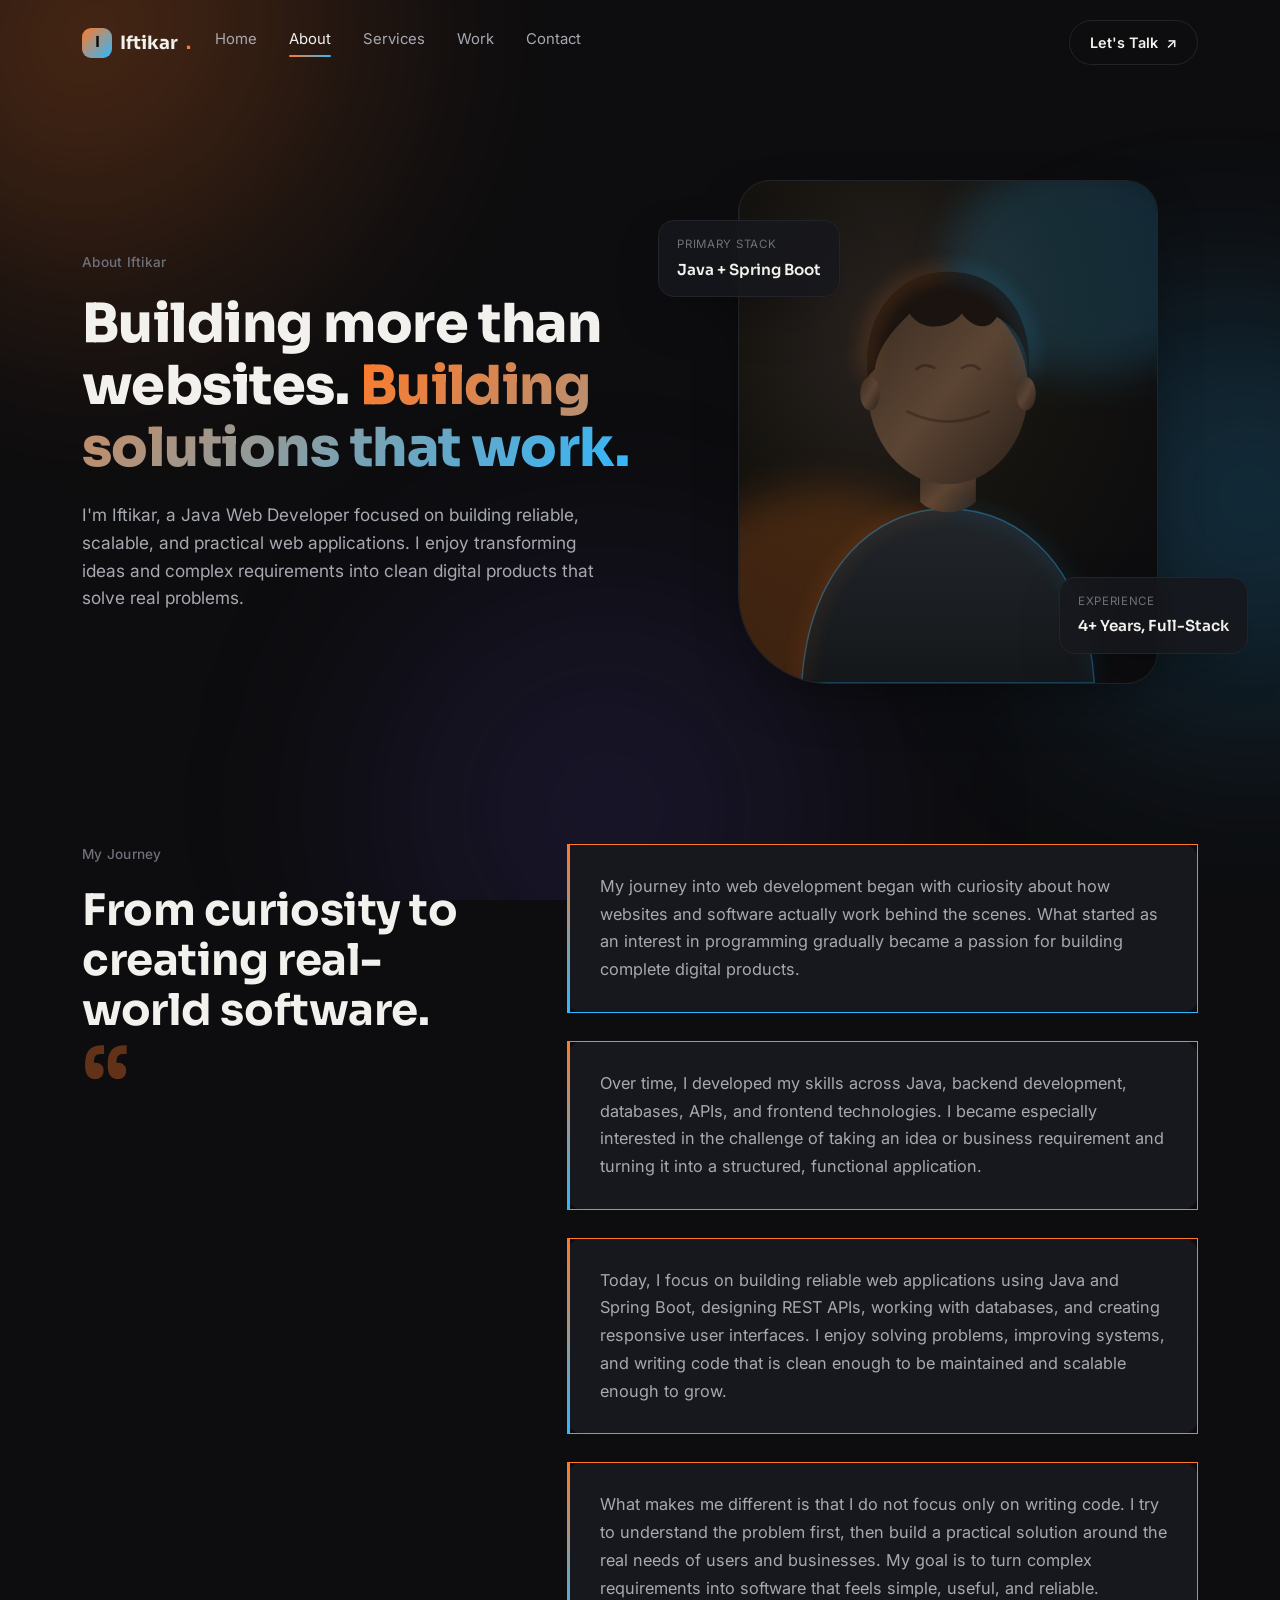
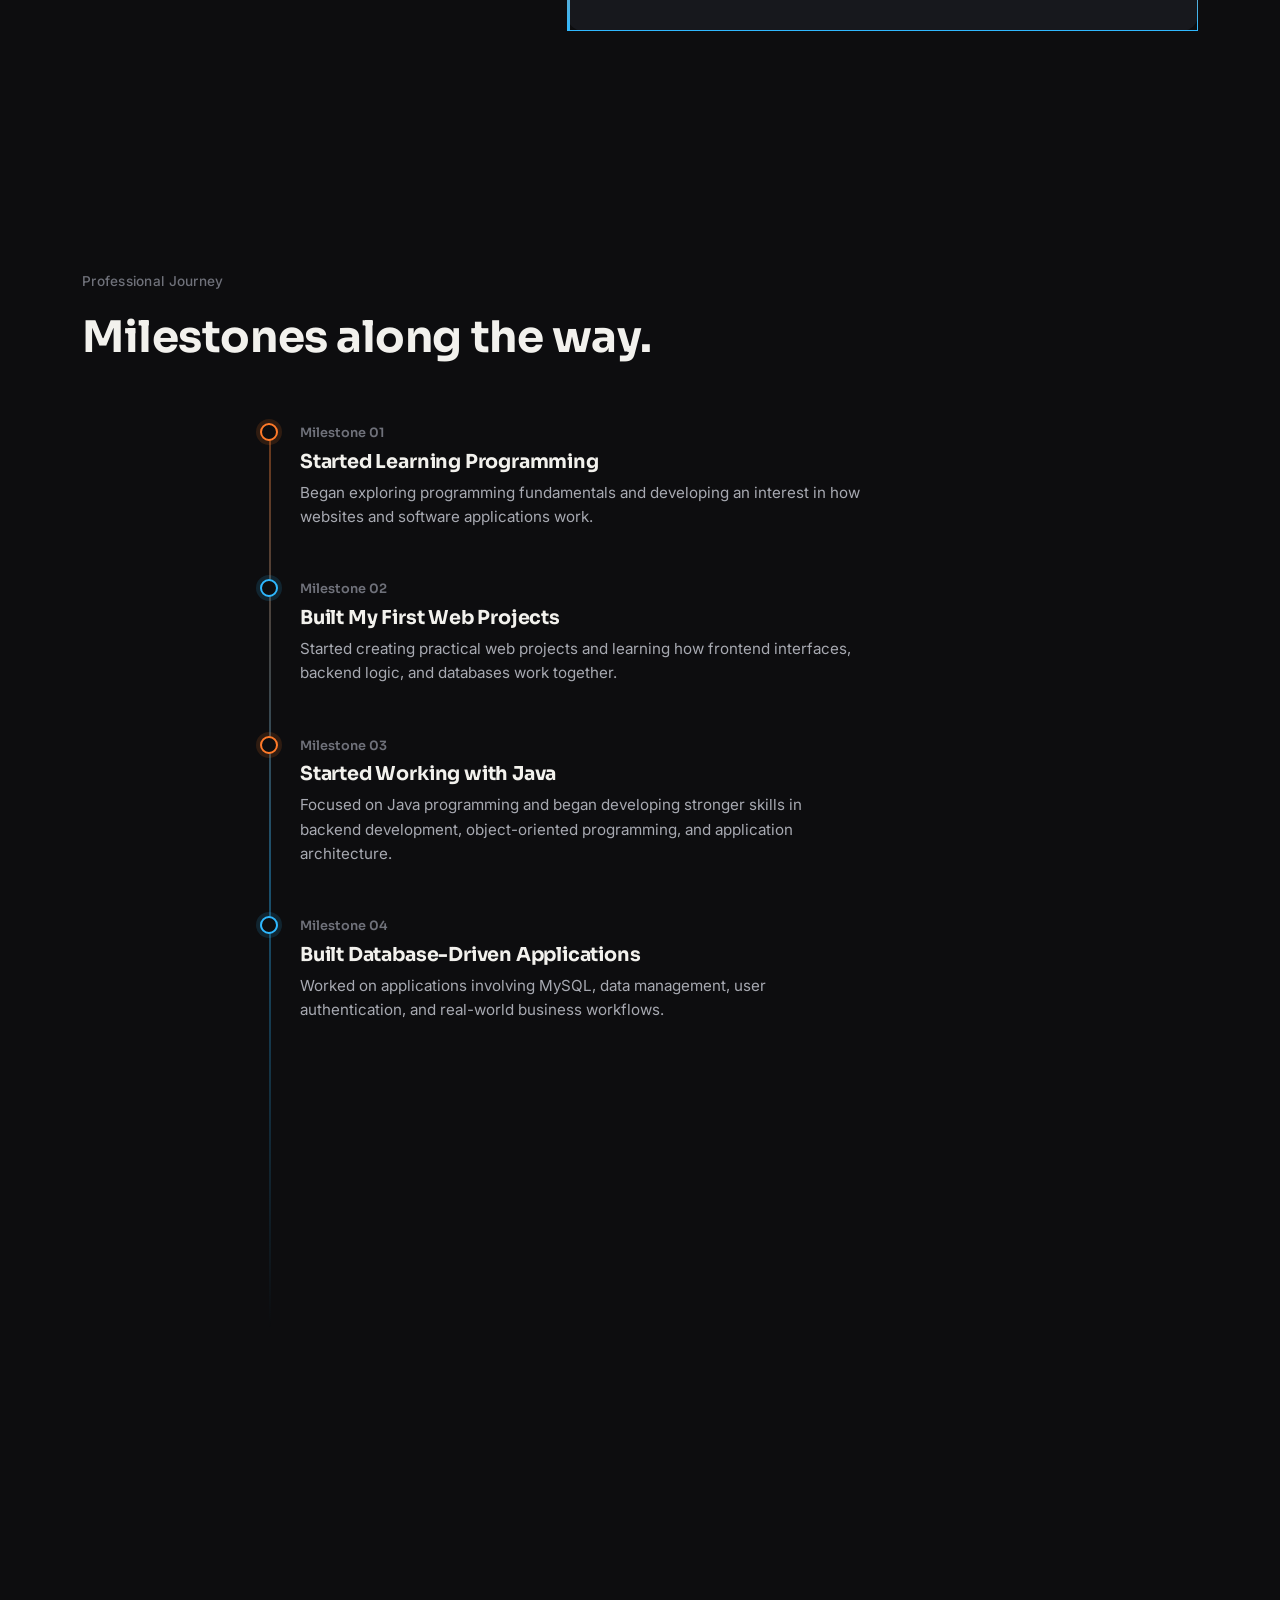
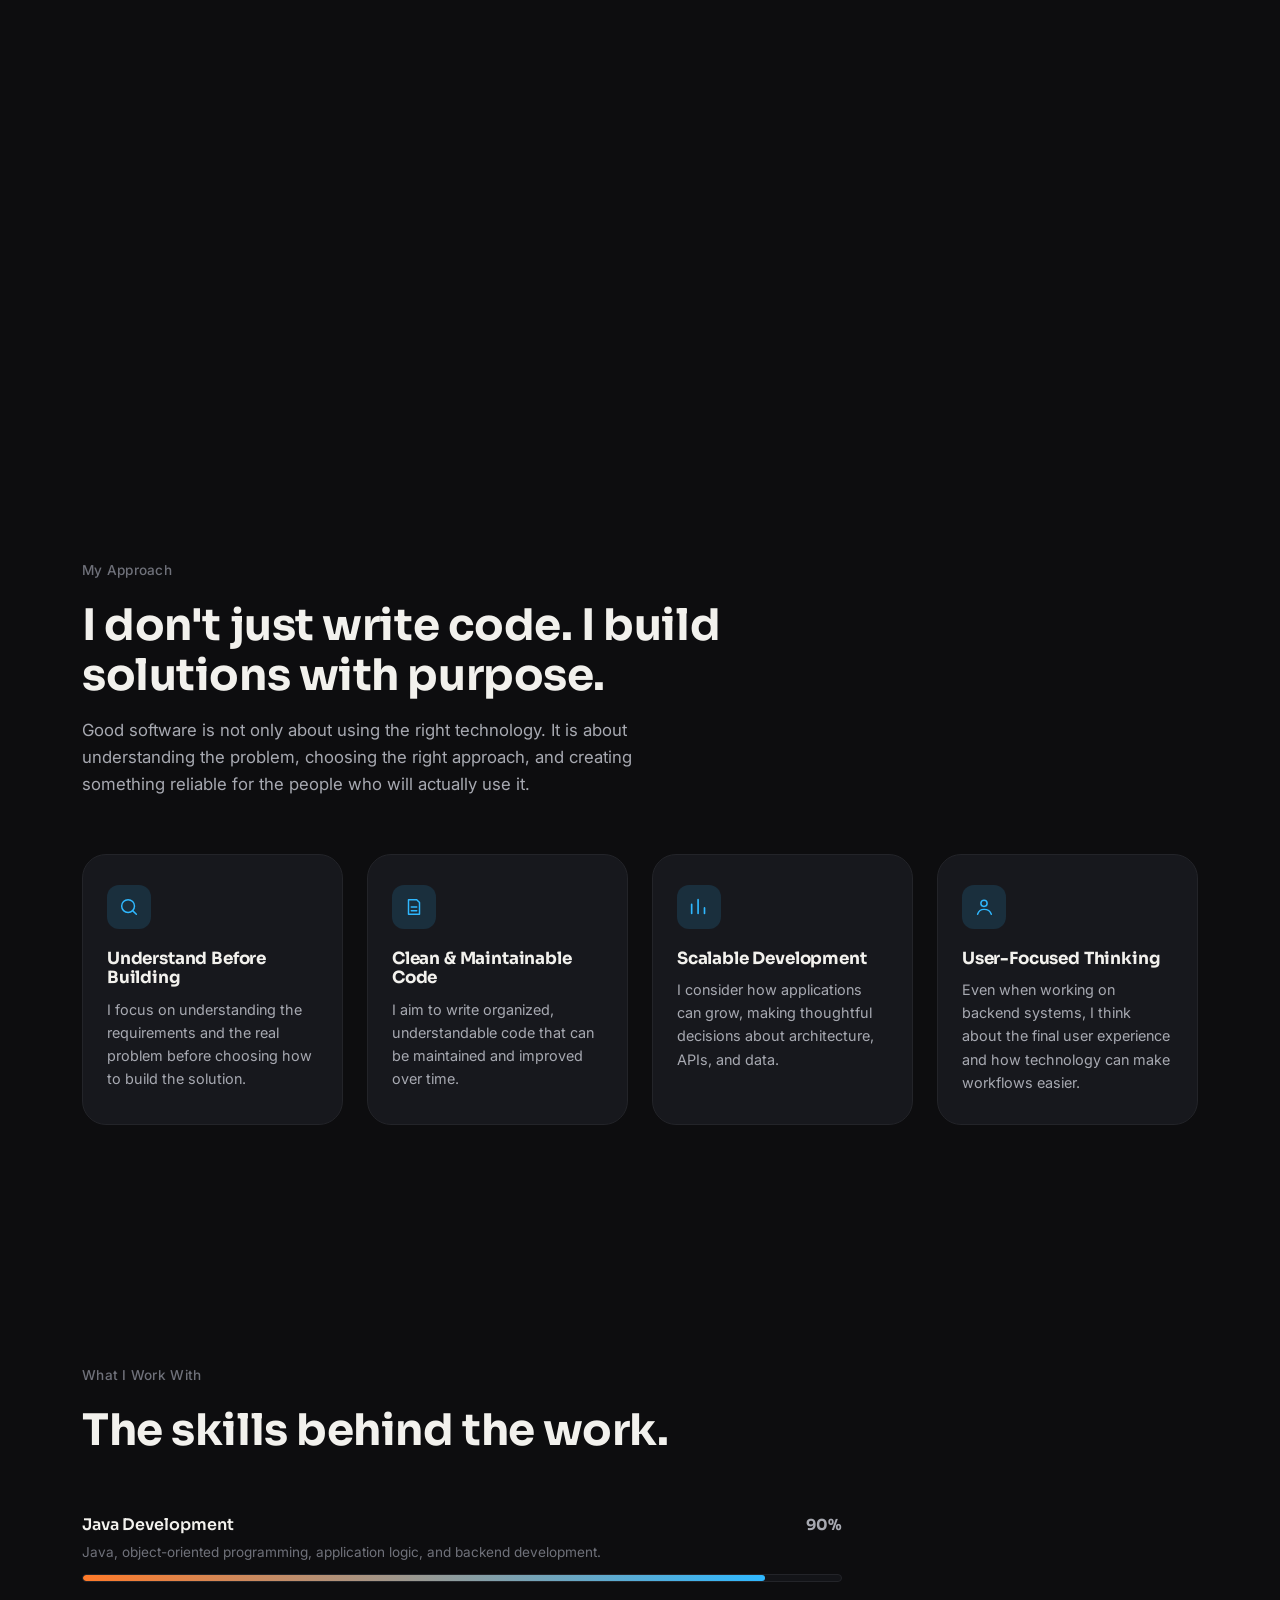
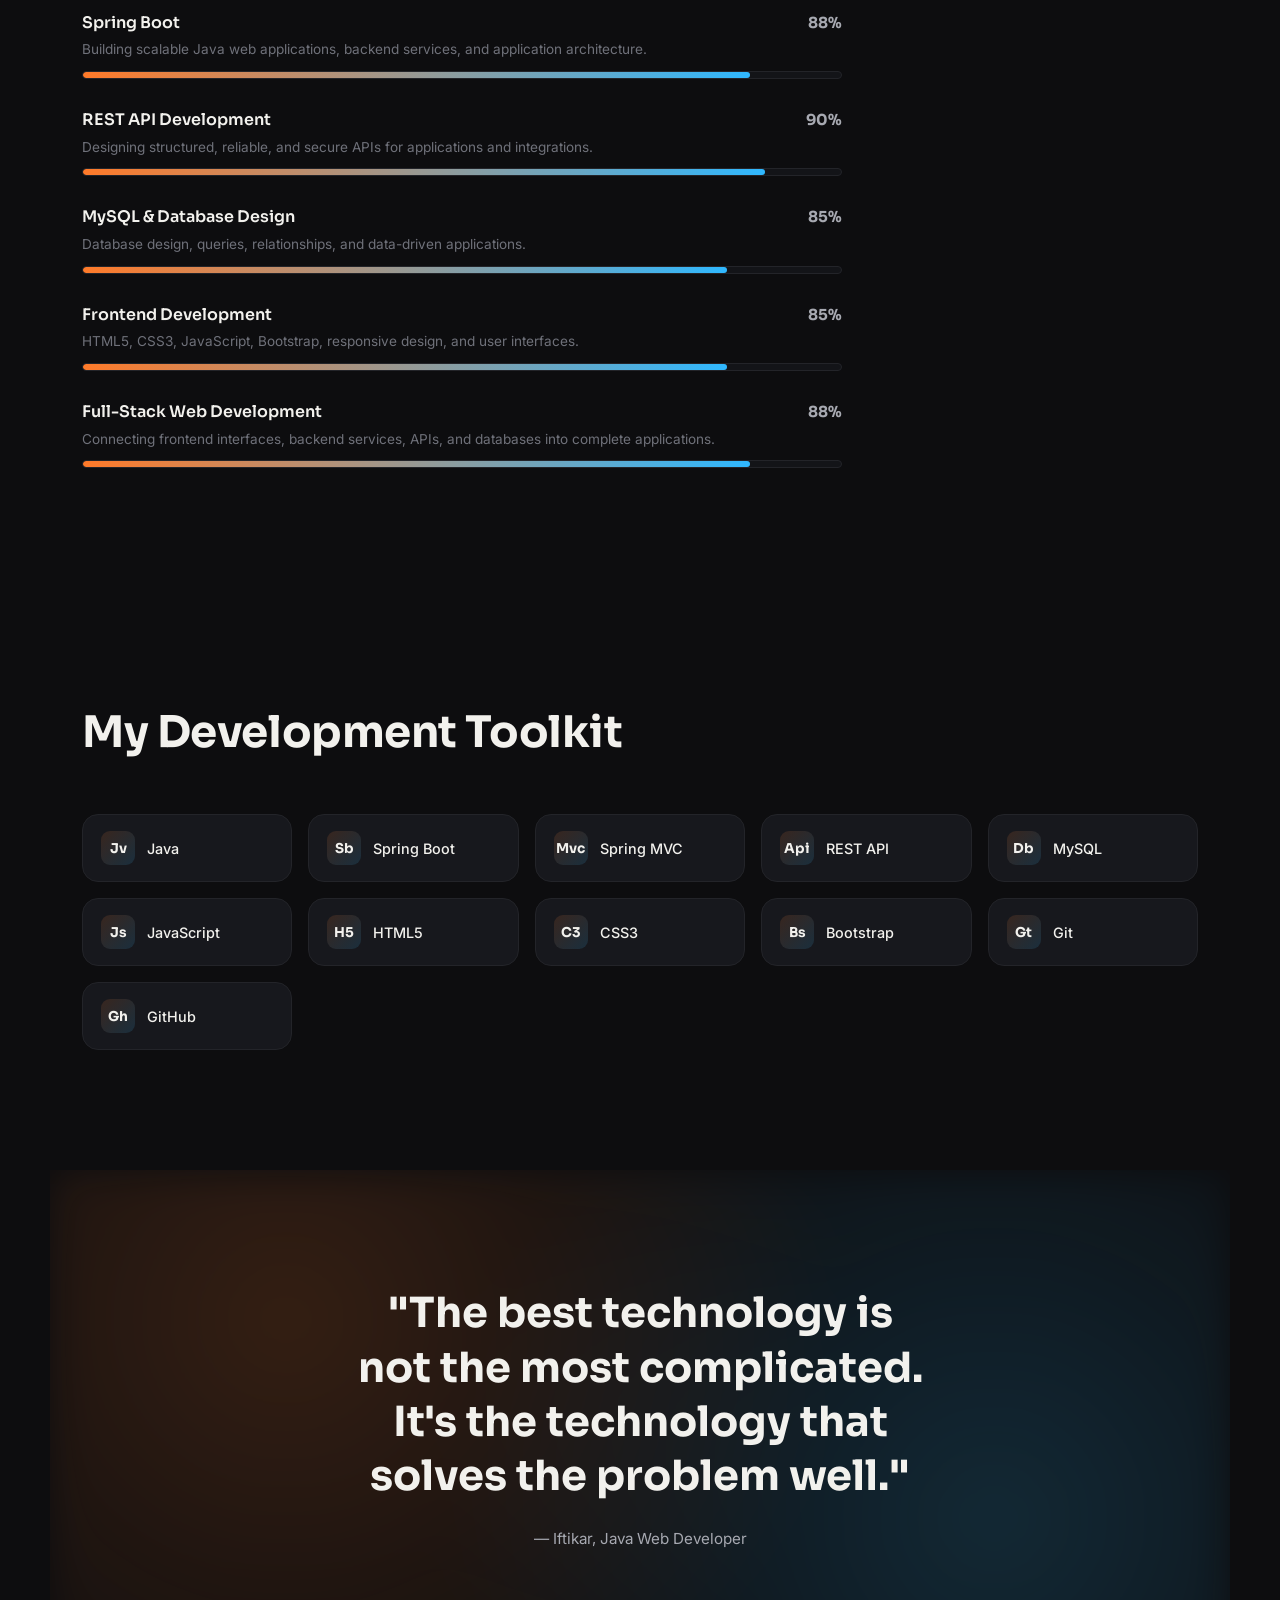
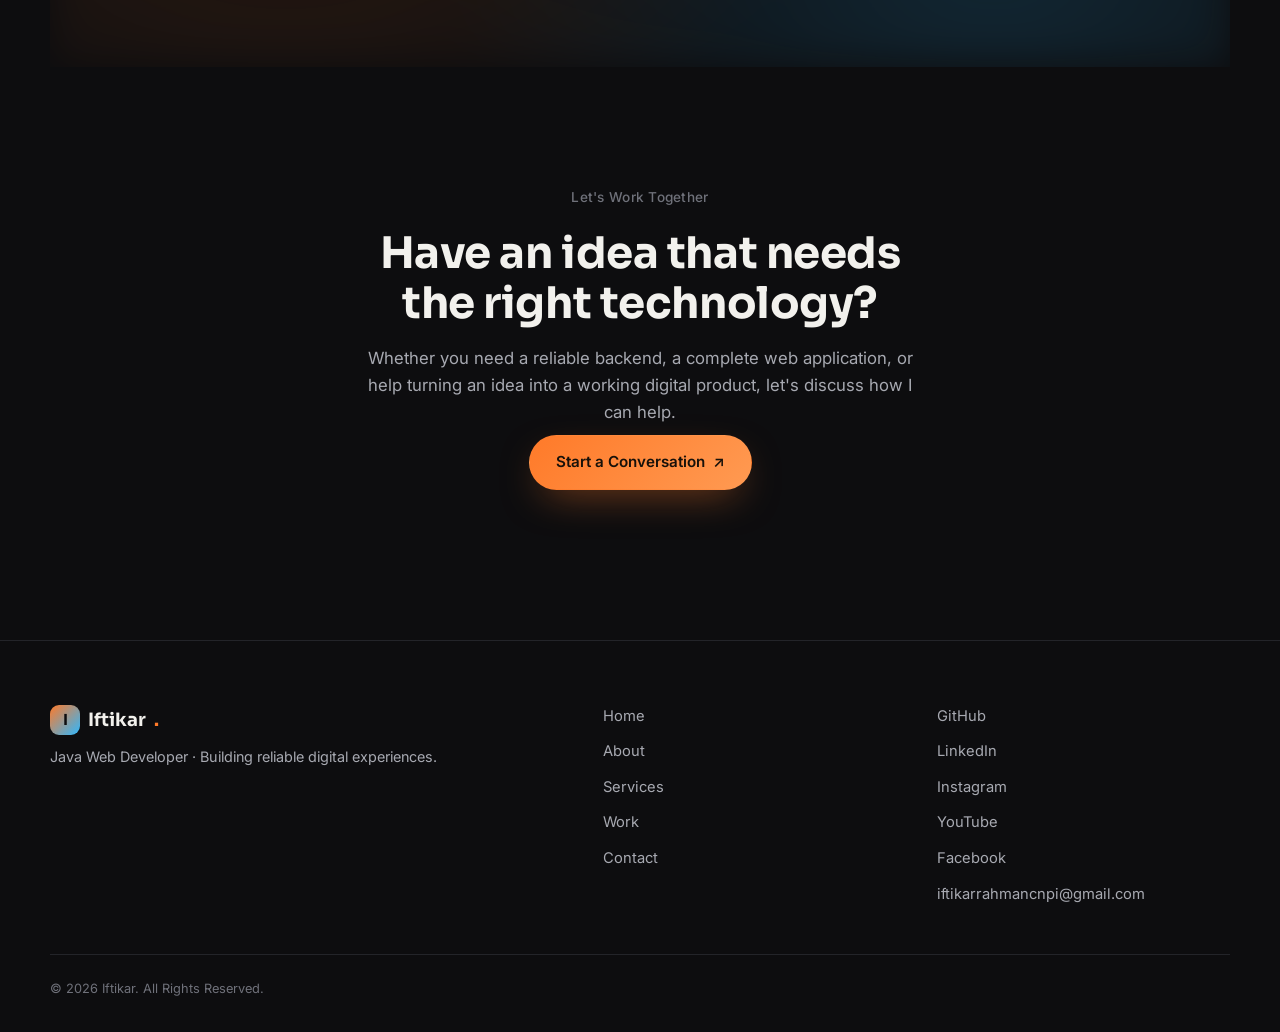
==== commit 07b2734b: "Update about.html" ====
--- a/about.html
+++ b/about.html
@@ -55,7 +55,7 @@
       <div class="hero__visual" data-hero-el="visual">
         <div class="portrait-frame">
           <div class="portrait-frame__glow"></div>
-          <img src="assets/profile-placeholder.svg" alt="Portrait placeholder of Iftikar, Java Web Developer" class="portrait-frame__img" data-bind-src="profile.photo">
+          <img src="photo/profile.jpg" alt="Portrait placeholder of Iftikar, Java Web Developer" class="portrait-frame__img" data-bind-src="profile.photo">
         </div>
 
         <div class="float-card float-card--top" data-editable="floating-card-1">
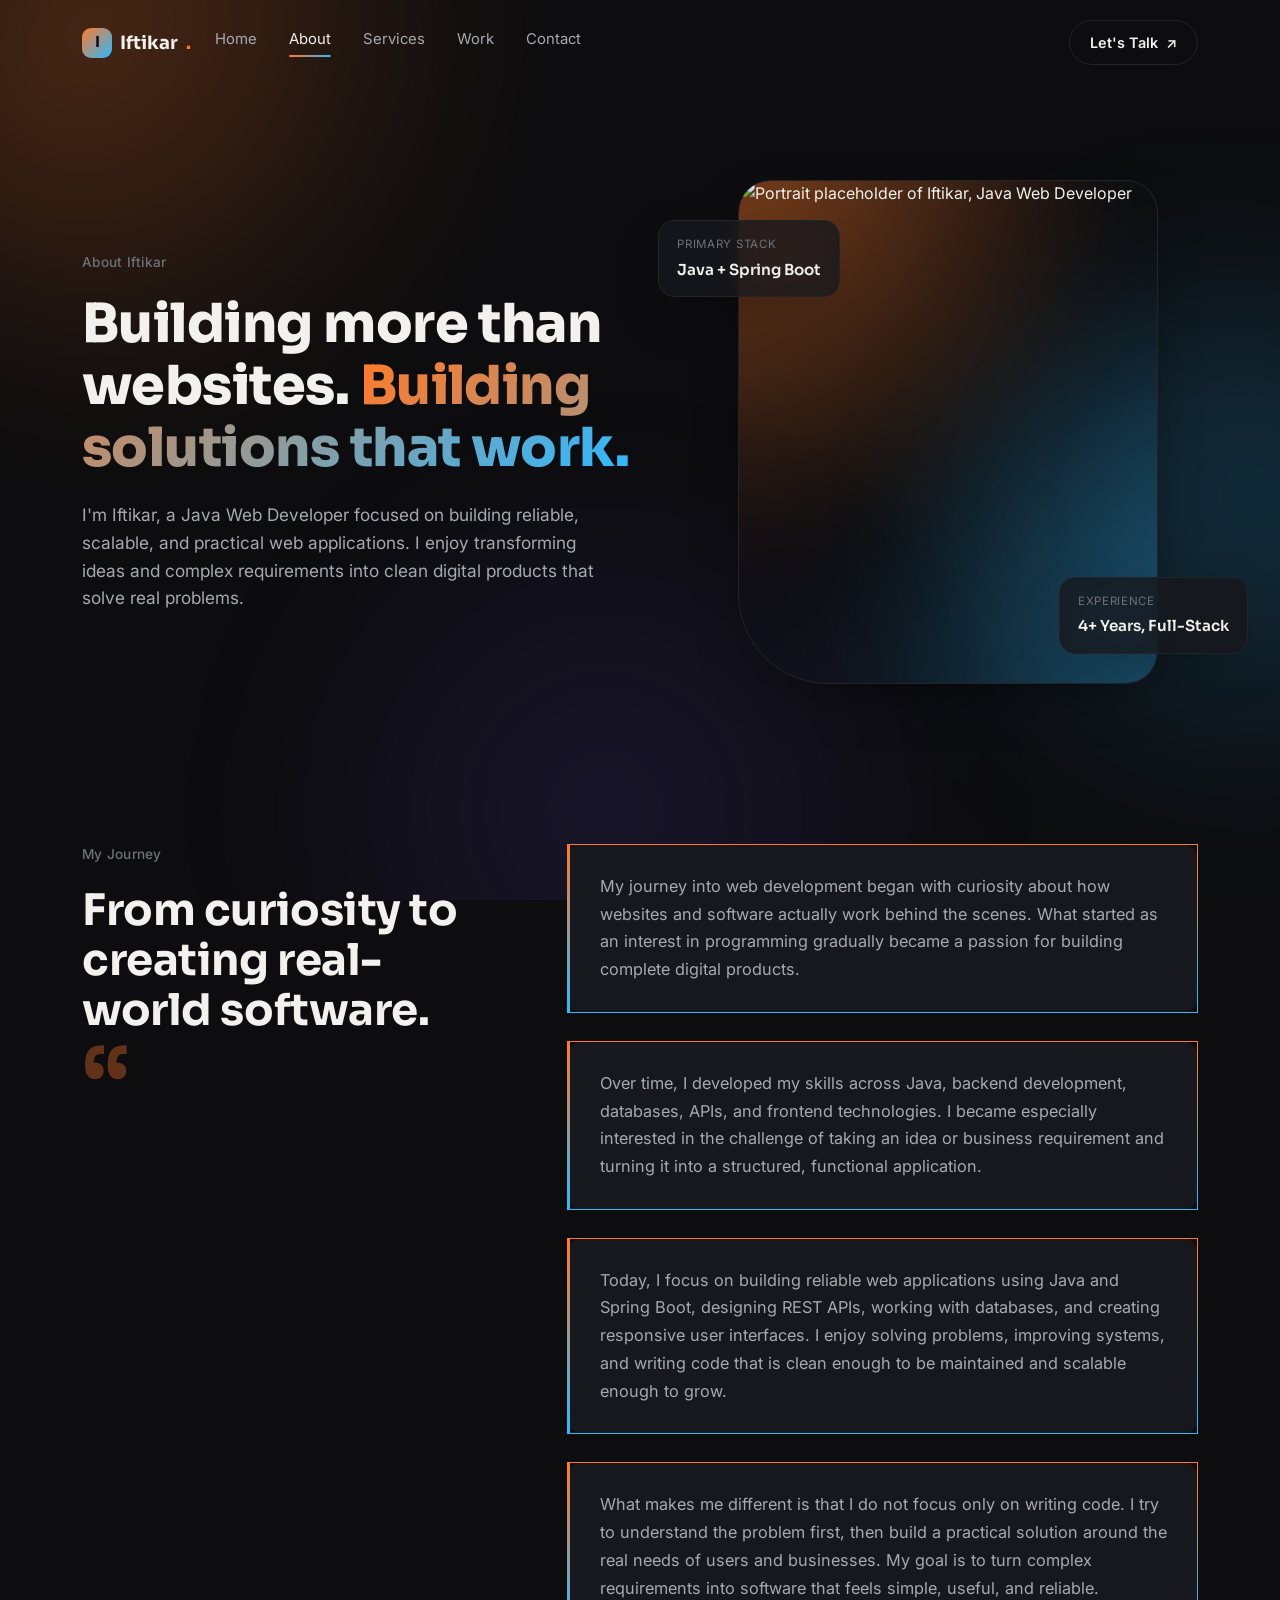
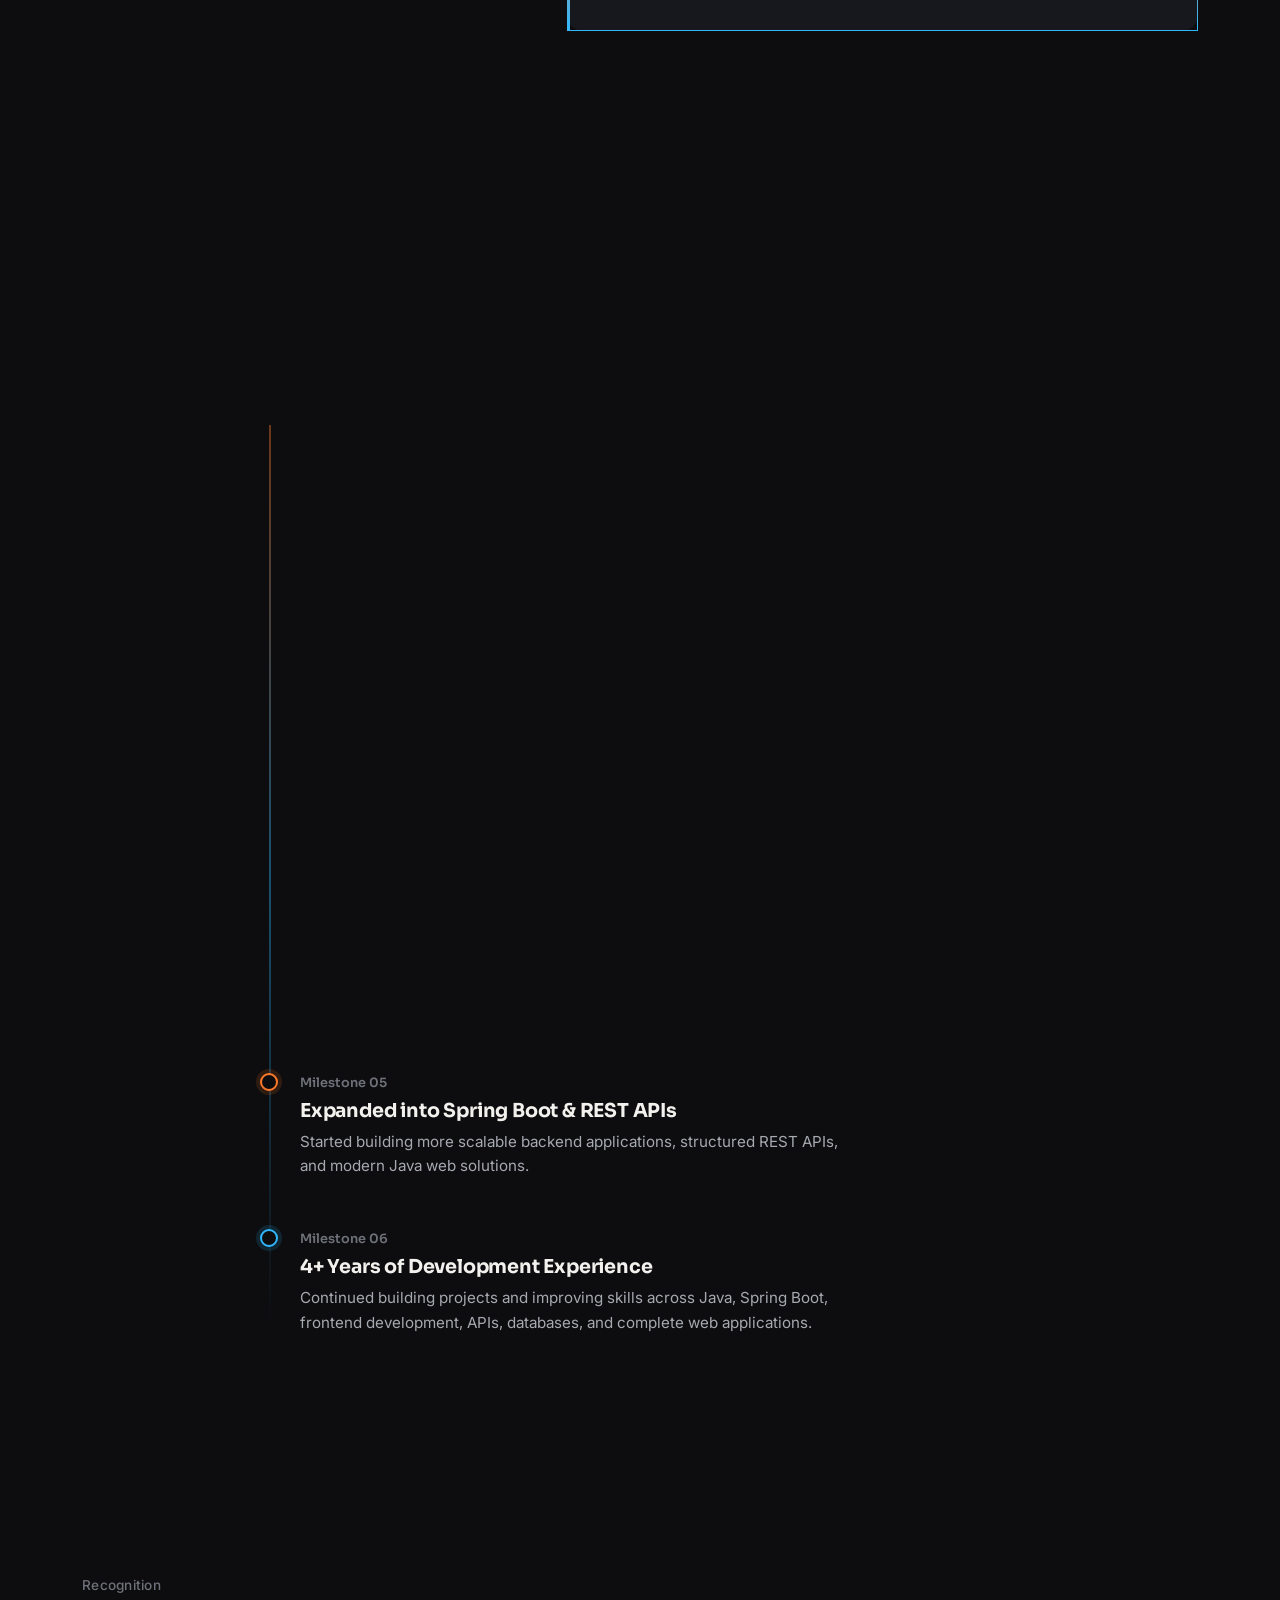
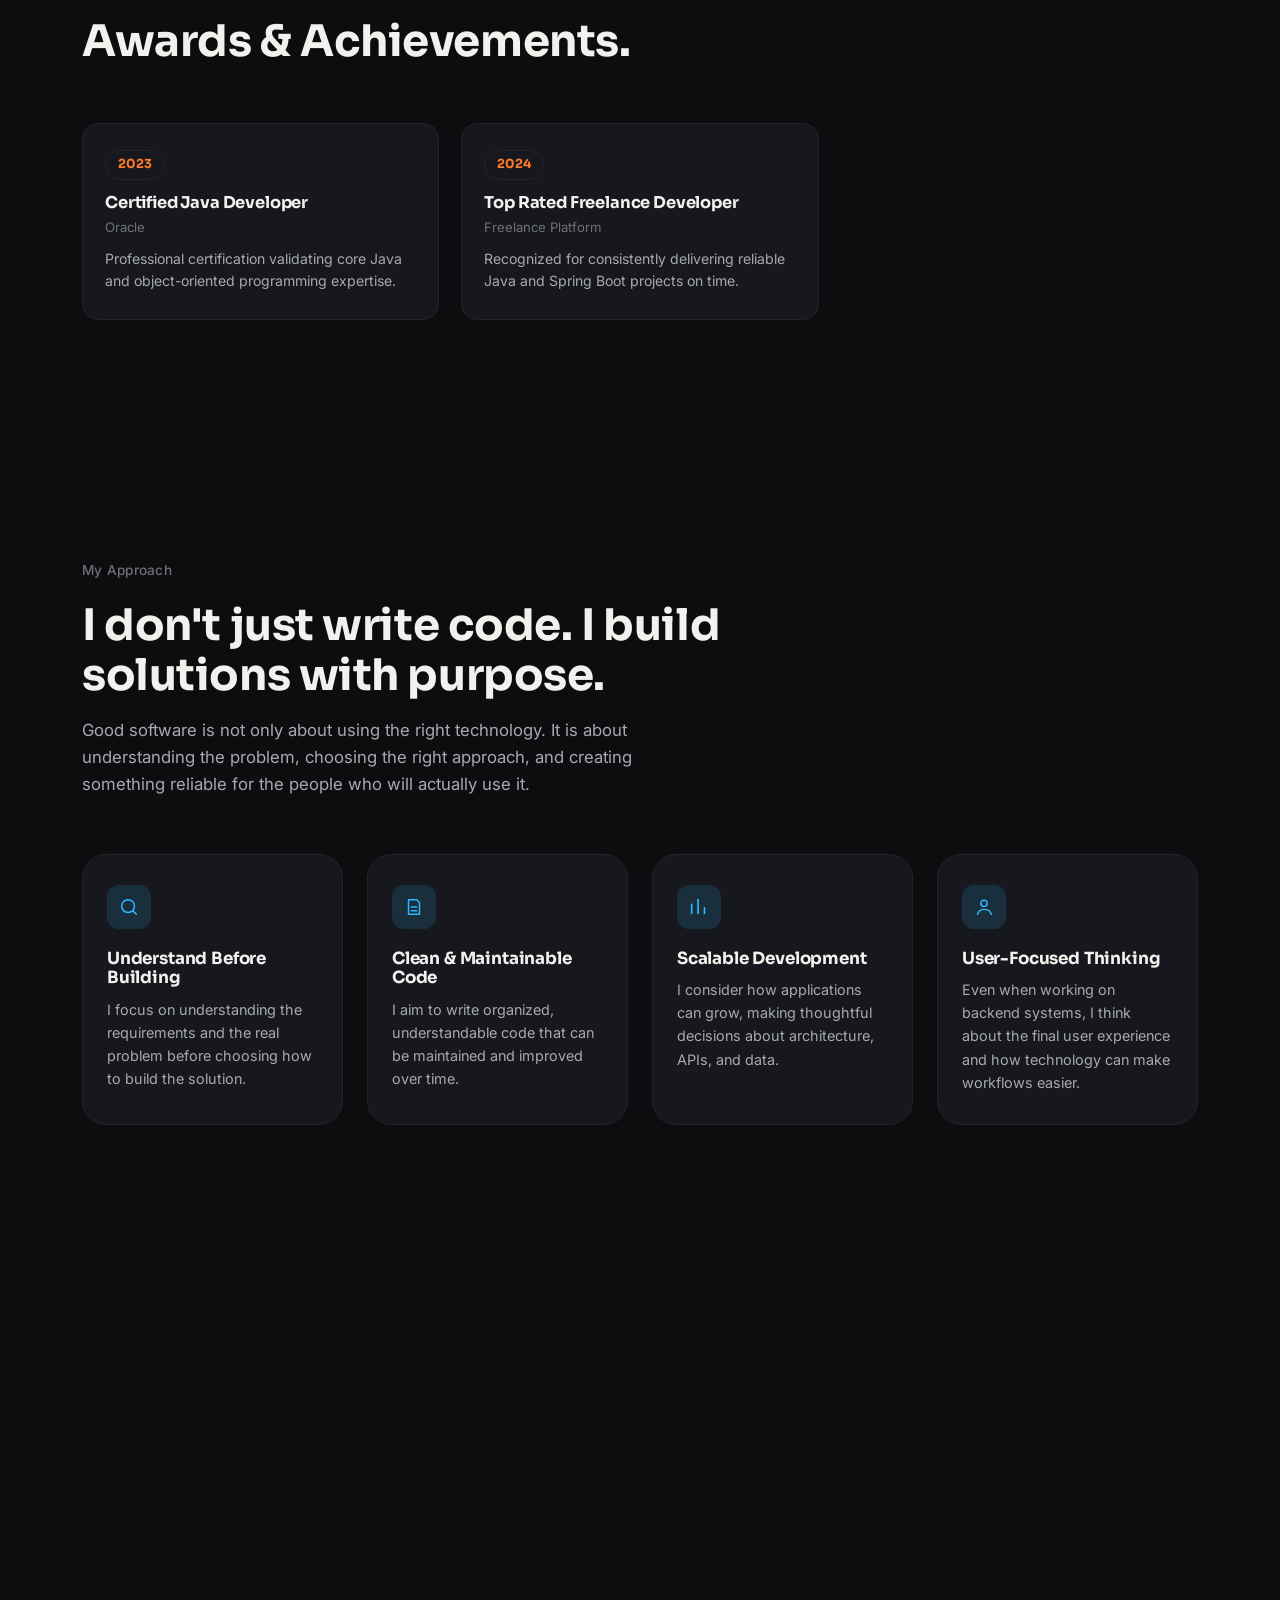
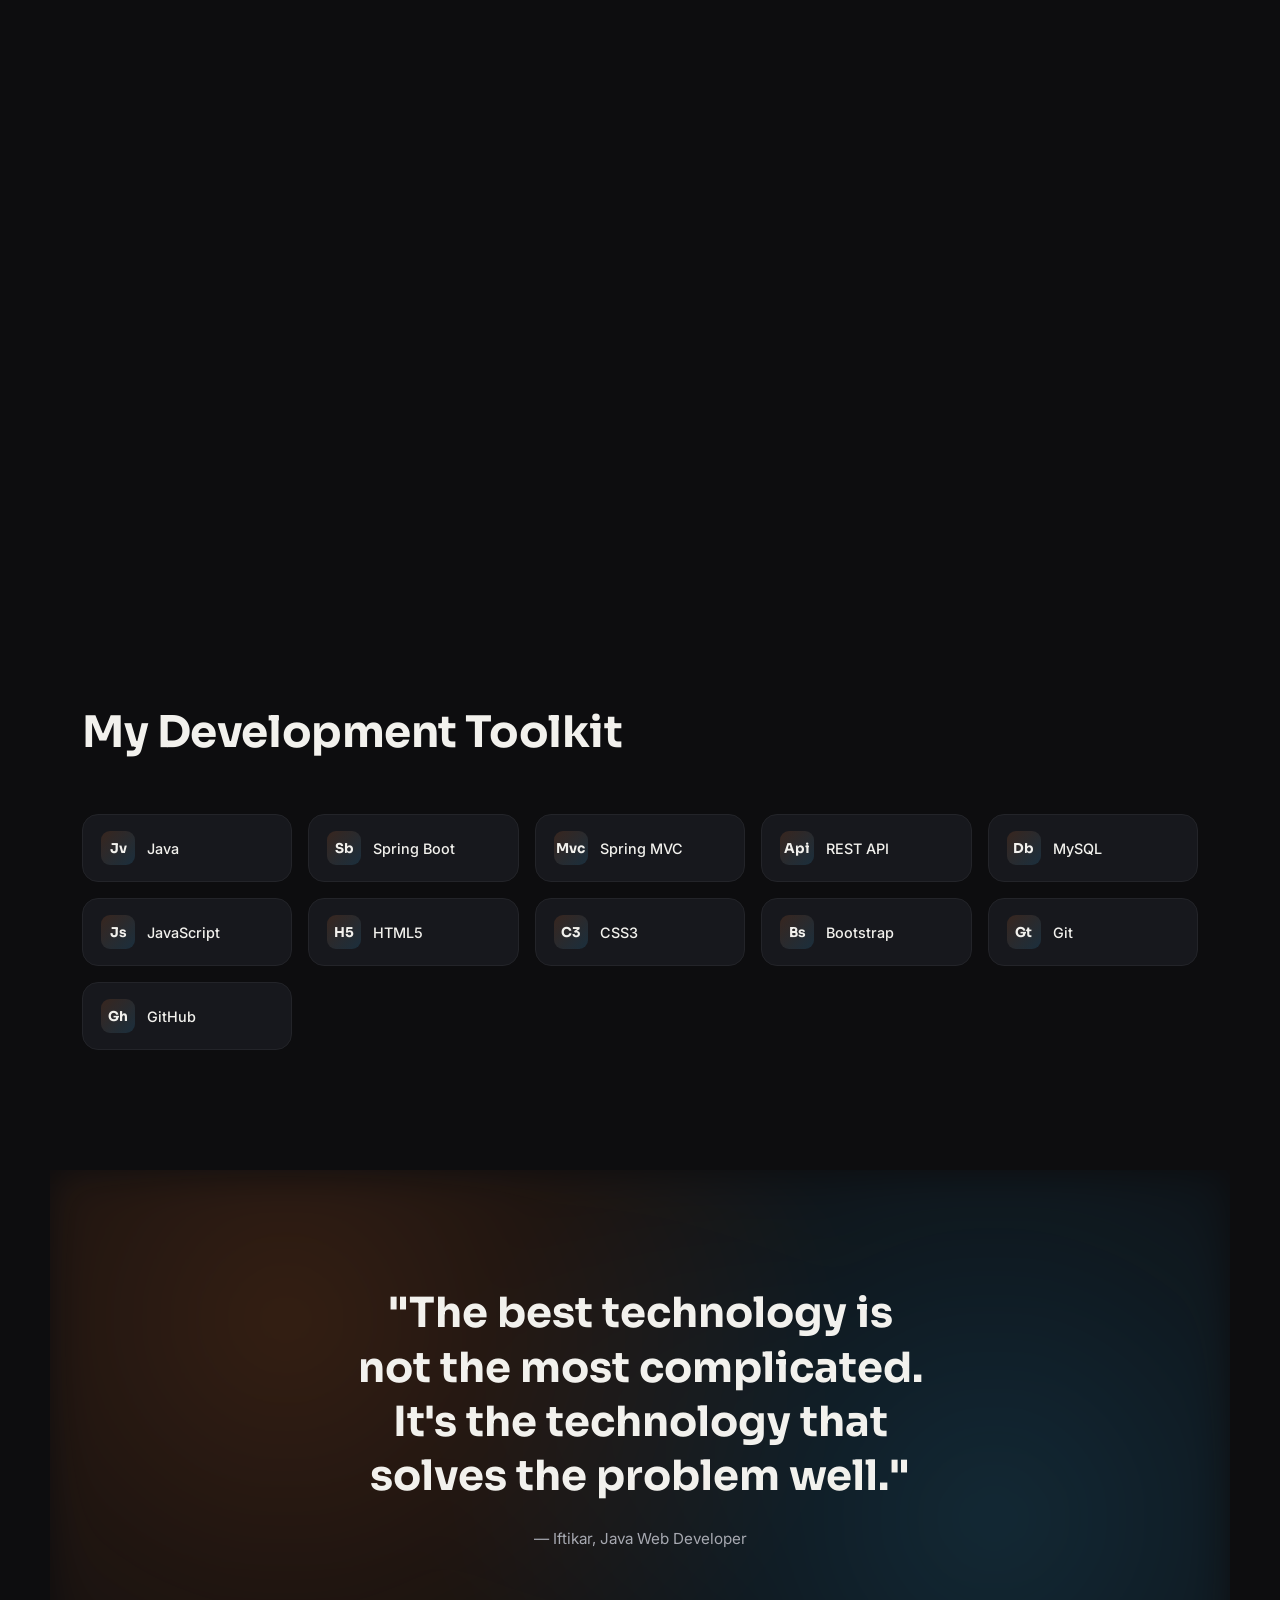
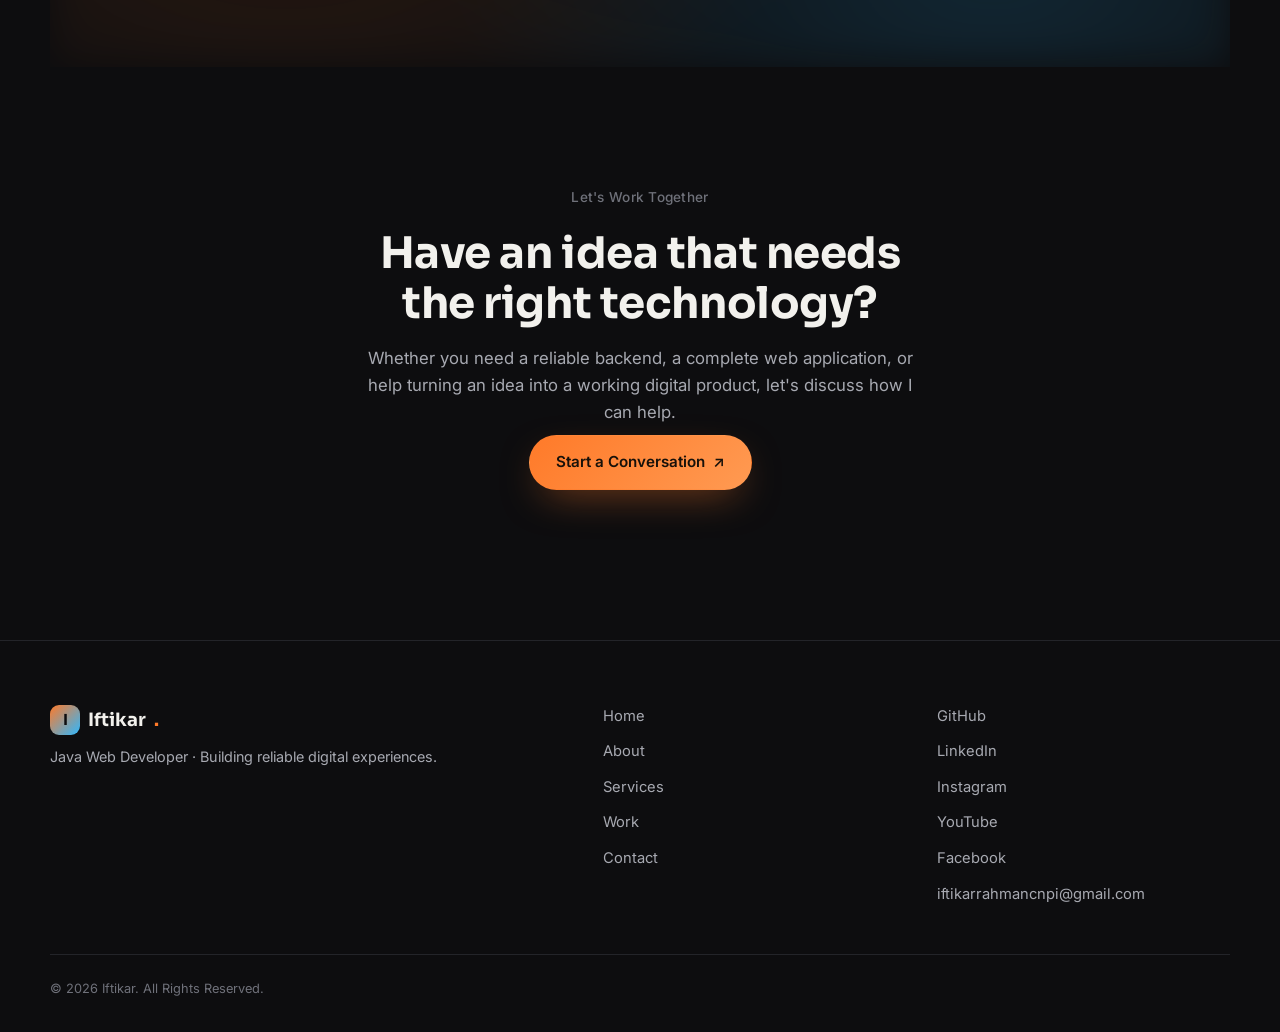
==== commit 0df91bf0: "Change profile image file extension from .jpg to .JPG" ====
--- a/about.html
+++ b/about.html
@@ -55,7 +55,7 @@
       <div class="hero__visual" data-hero-el="visual">
         <div class="portrait-frame">
           <div class="portrait-frame__glow"></div>
-          <img src="photo/profile.jpg" alt="Portrait placeholder of Iftikar, Java Web Developer" class="portrait-frame__img" data-bind-src="profile.photo">
+          <img src="photo/profile.JPG" alt="Portrait placeholder of Iftikar, Java Web Developer" class="portrait-frame__img" data-bind-src="profile.photo">
         </div>
 
         <div class="float-card float-card--top" data-editable="floating-card-1">
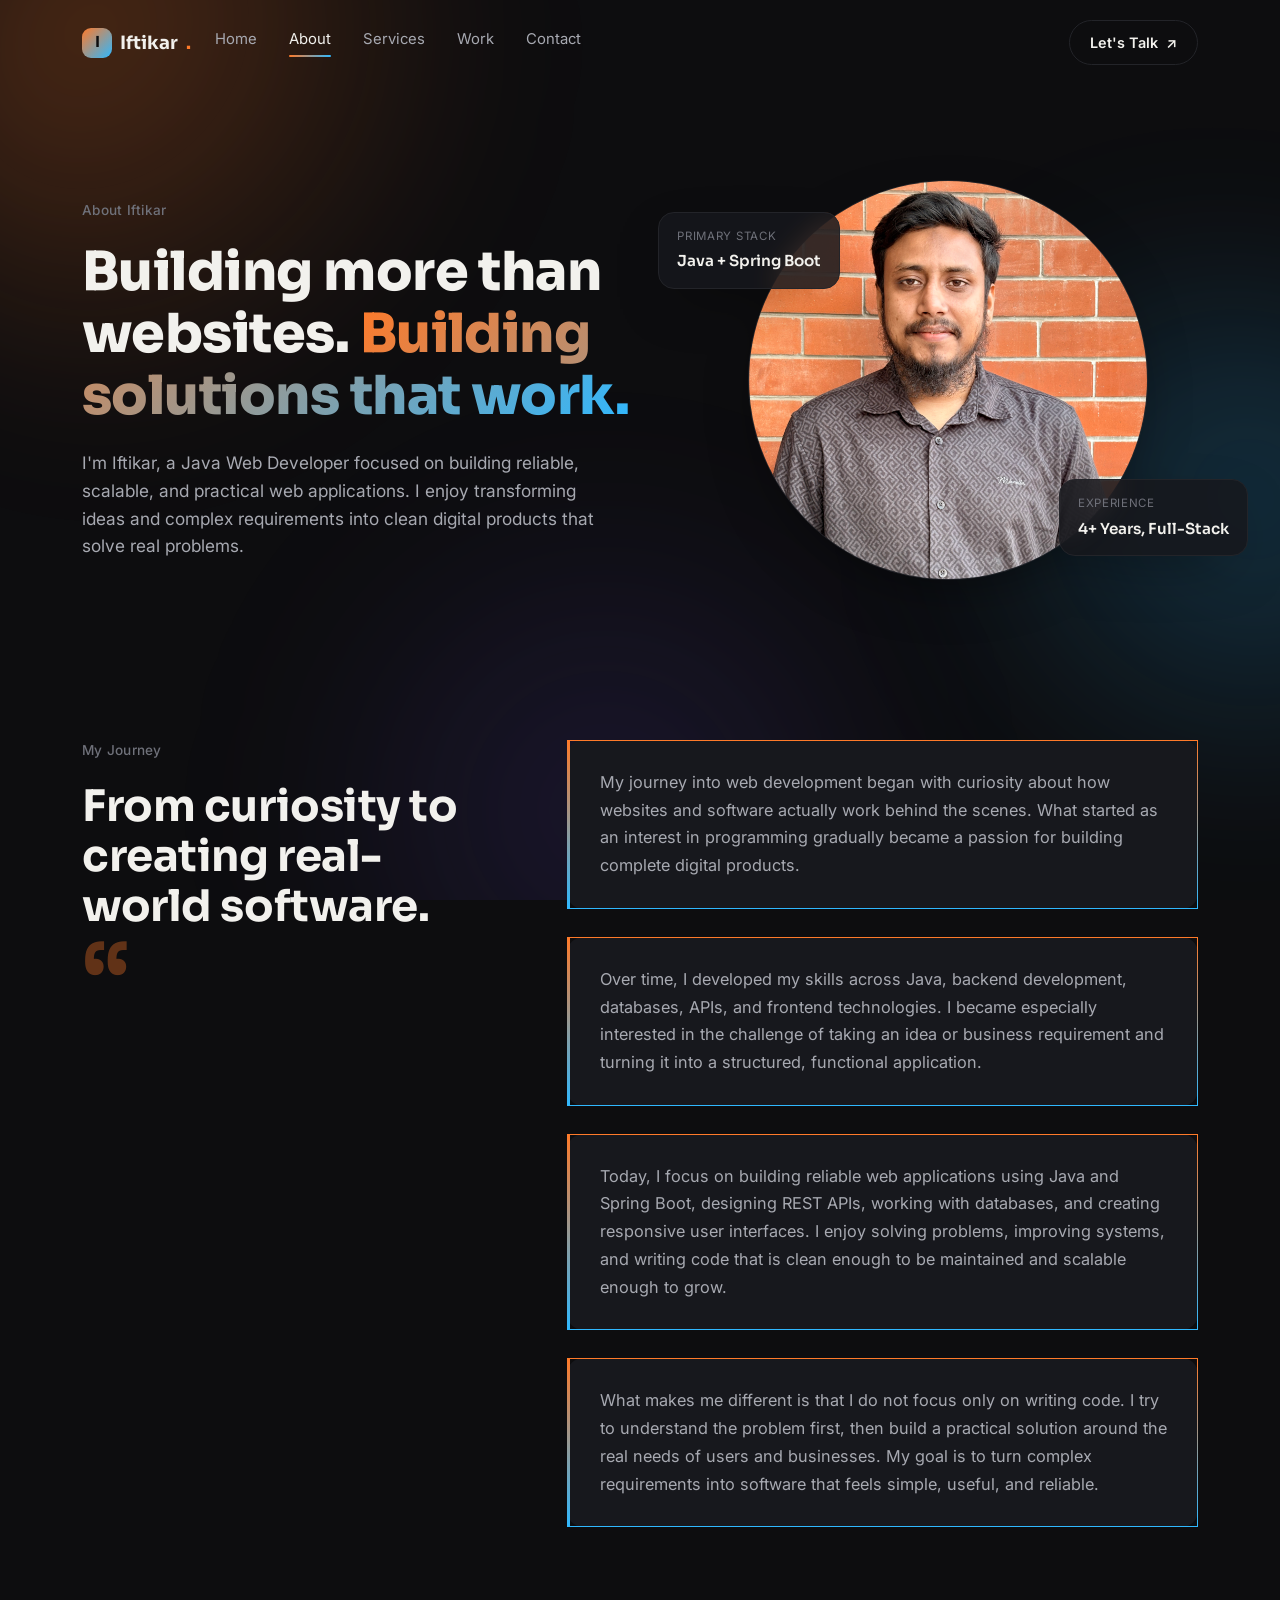
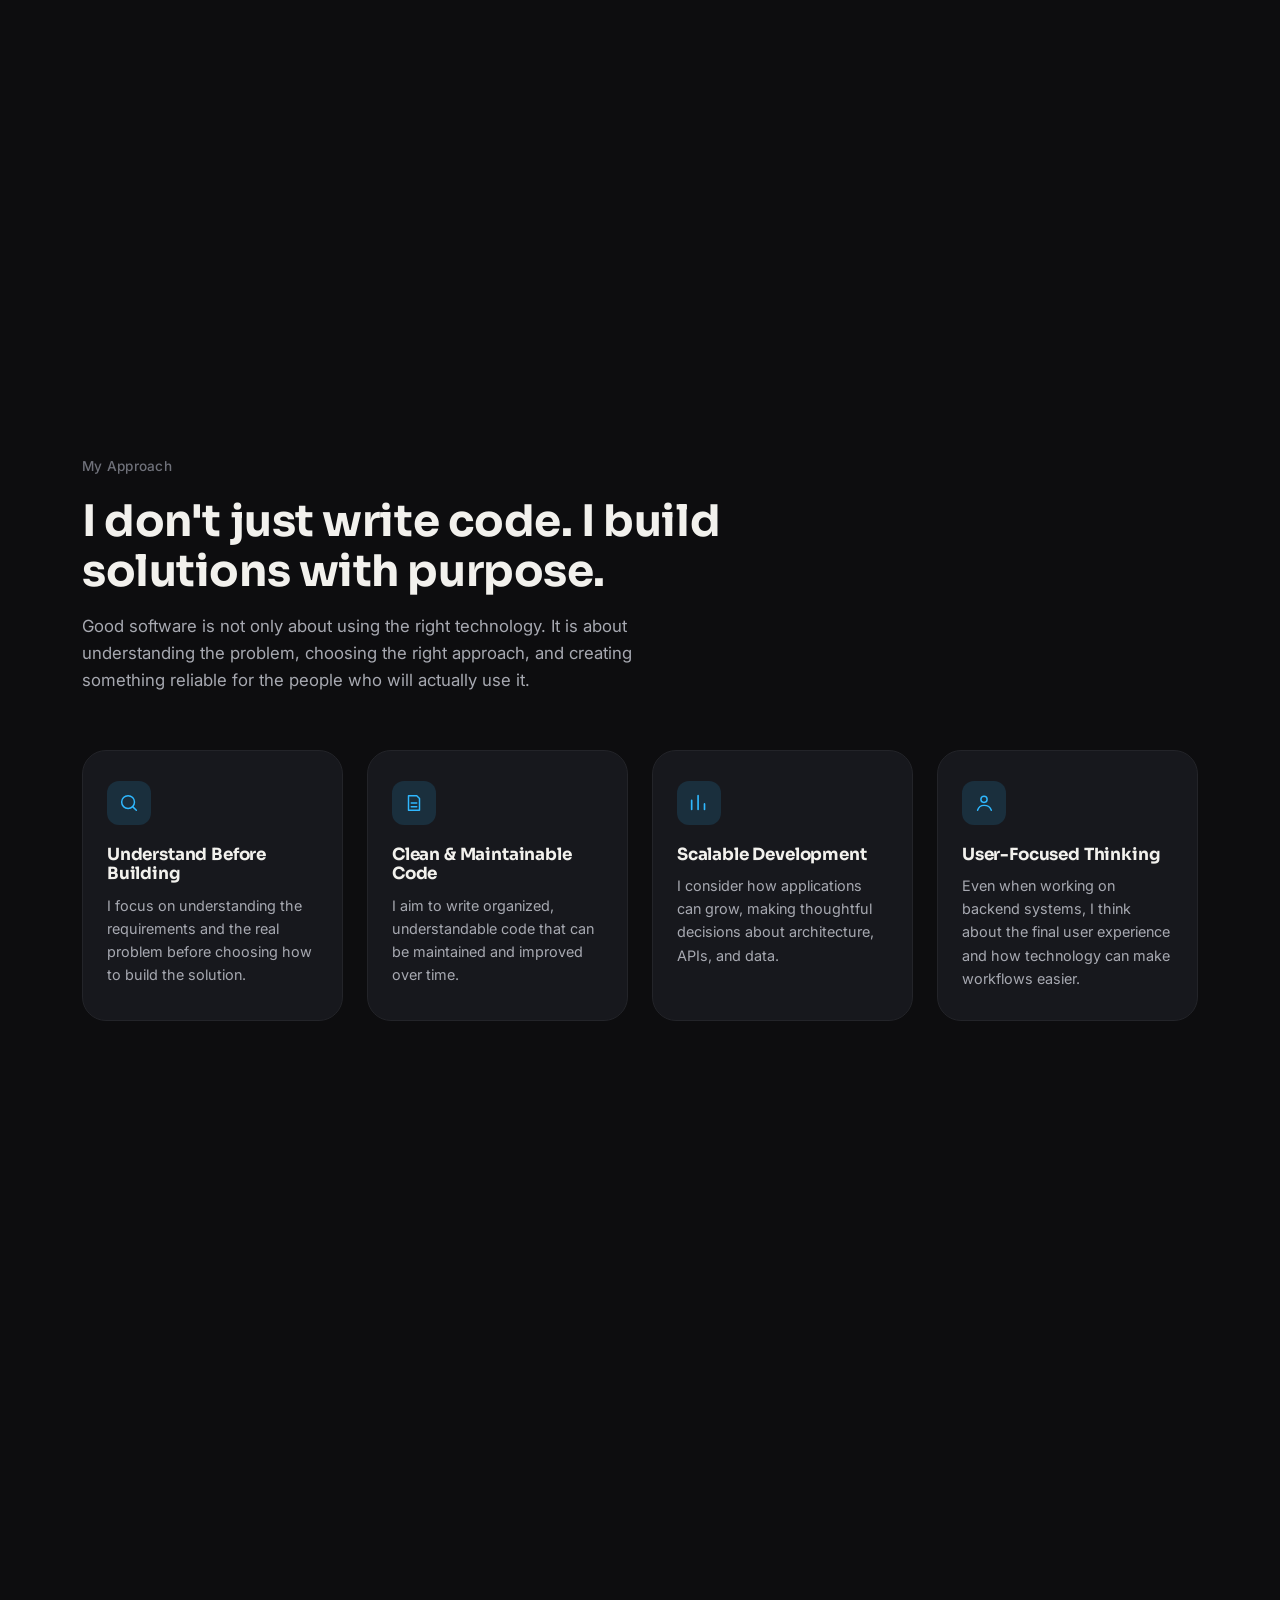
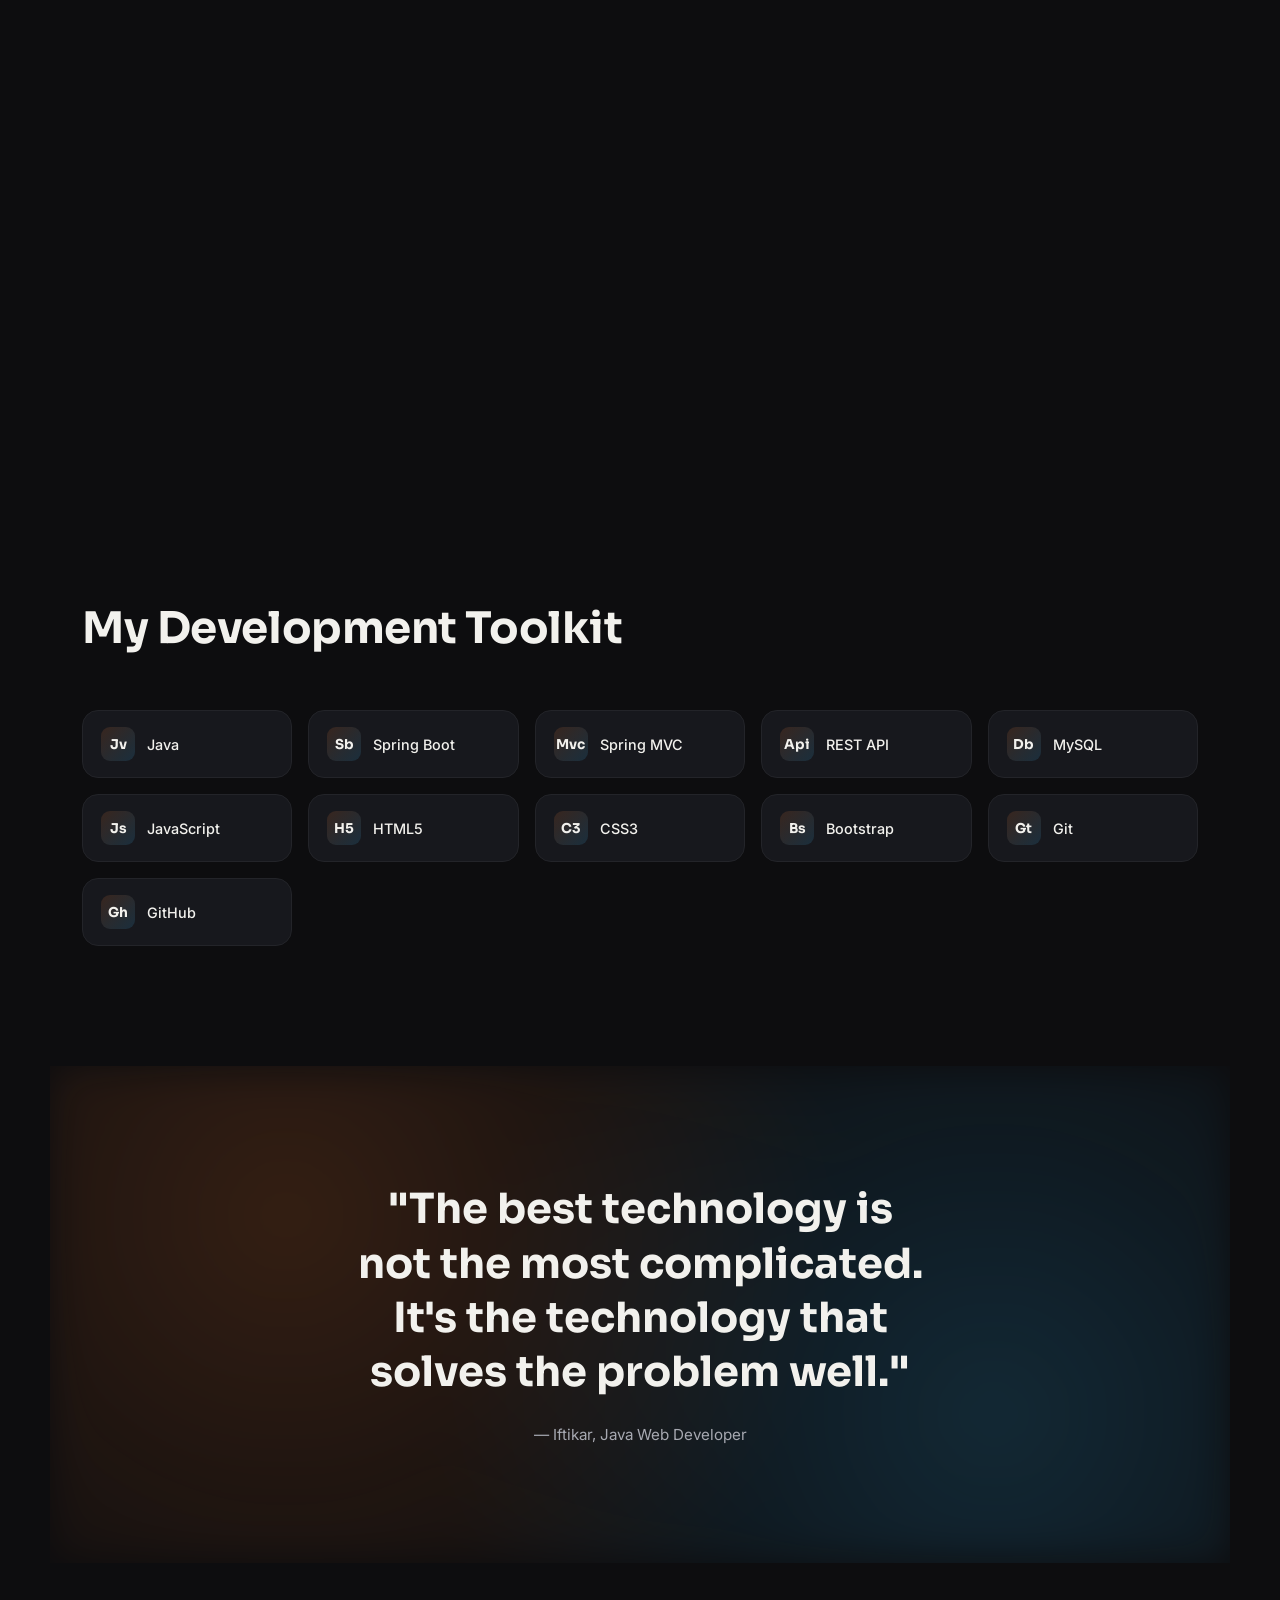
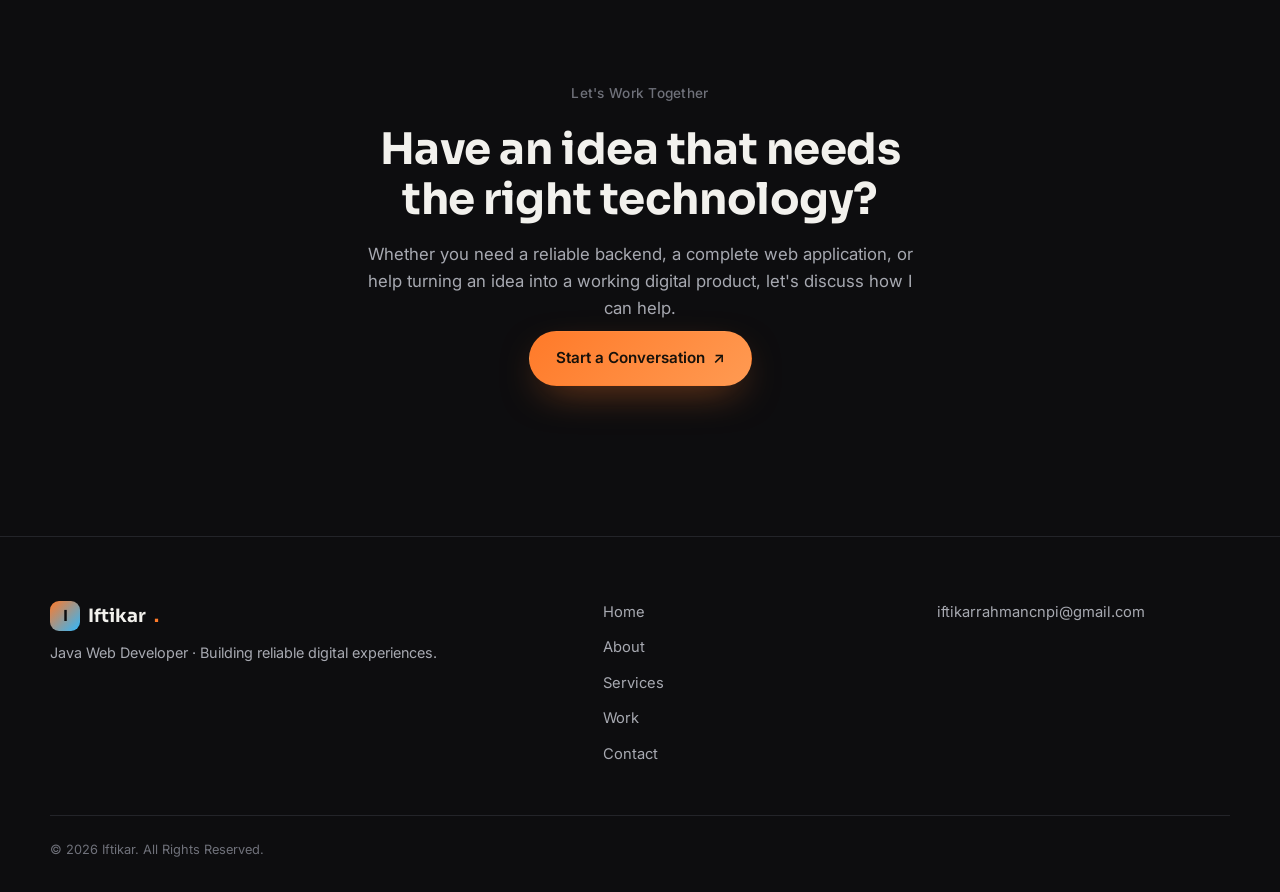
==== commit b6ef351a: "Update about.html" ====
--- a/about.html
+++ b/about.html
@@ -3,7 +3,7 @@
 <head>
 <meta charset="UTF-8">
 <meta name="viewport" content="width=device-width, initial-scale=1.0">
-<title>About Iftikar — Java Web Developer</title>
+<title>About Iftikar — Web Developer</title>
 <meta name="description" content="Learn about Iftikar's journey as a Java Web Developer — his story, skills, timeline, and approach to building reliable web applications.">
 <link rel="preconnect" href="https://fonts.googleapis.com">
 <link rel="preconnect" href="https://fonts.gstatic.com" crossorigin>
@@ -55,7 +55,7 @@
       <div class="hero__visual" data-hero-el="visual">
         <div class="portrait-frame">
           <div class="portrait-frame__glow"></div>
-          <img src="photo/profile.JPG" alt="Portrait placeholder of Iftikar, Java Web Developer" class="portrait-frame__img" data-bind-src="profile.photo">
+          <img src="photo/profile.jpg" alt="Portrait placeholder of Iftikar, Java Web Developer" class="portrait-frame__img" data-bind-src="profile.photo">
         </div>
 
         <div class="float-card float-card--top" data-editable="floating-card-1">
--- a/styles.css
+++ b/styles.css
@@ -343,9 +343,9 @@
 
 .portrait-frame{
   position: relative;
-  width: min(420px, 90%);
-  aspect-ratio: 5/6;
-  border-radius: 32px 32px 32px 90px;
+ width: min(400px, 90%);
+  aspect-ratio: 1 / 1;
+  border-radius: 50%;
   overflow: hidden;
   border: 1px solid var(--border-soft);
   box-shadow: var(--shadow-card);
@@ -353,6 +353,7 @@
 .portrait-frame__img{
   width: 100%; height: 100%;
   object-fit: cover;
+  object-position: center 22%;
   clip-path: inset(0 100% 0 0);
   animation: wipeIn 1.3s .5s var(--ease) forwards;
 }
@@ -1297,7 +1298,7 @@
   .services__grid{ grid-template-columns: 1fr; }
   .stats__grid{ grid-template-columns: 1fr 1fr; }
   .float-card{ display: none; }
-  .portrait-frame{ border-radius: 24px 24px 24px 60px; }
+  .portrait-frame{ border-radius: 50%; }
 
   .approach__grid{ grid-template-columns: 1fr; }
   .toolkit__grid{ grid-template-columns: repeat(2, 1fr); }
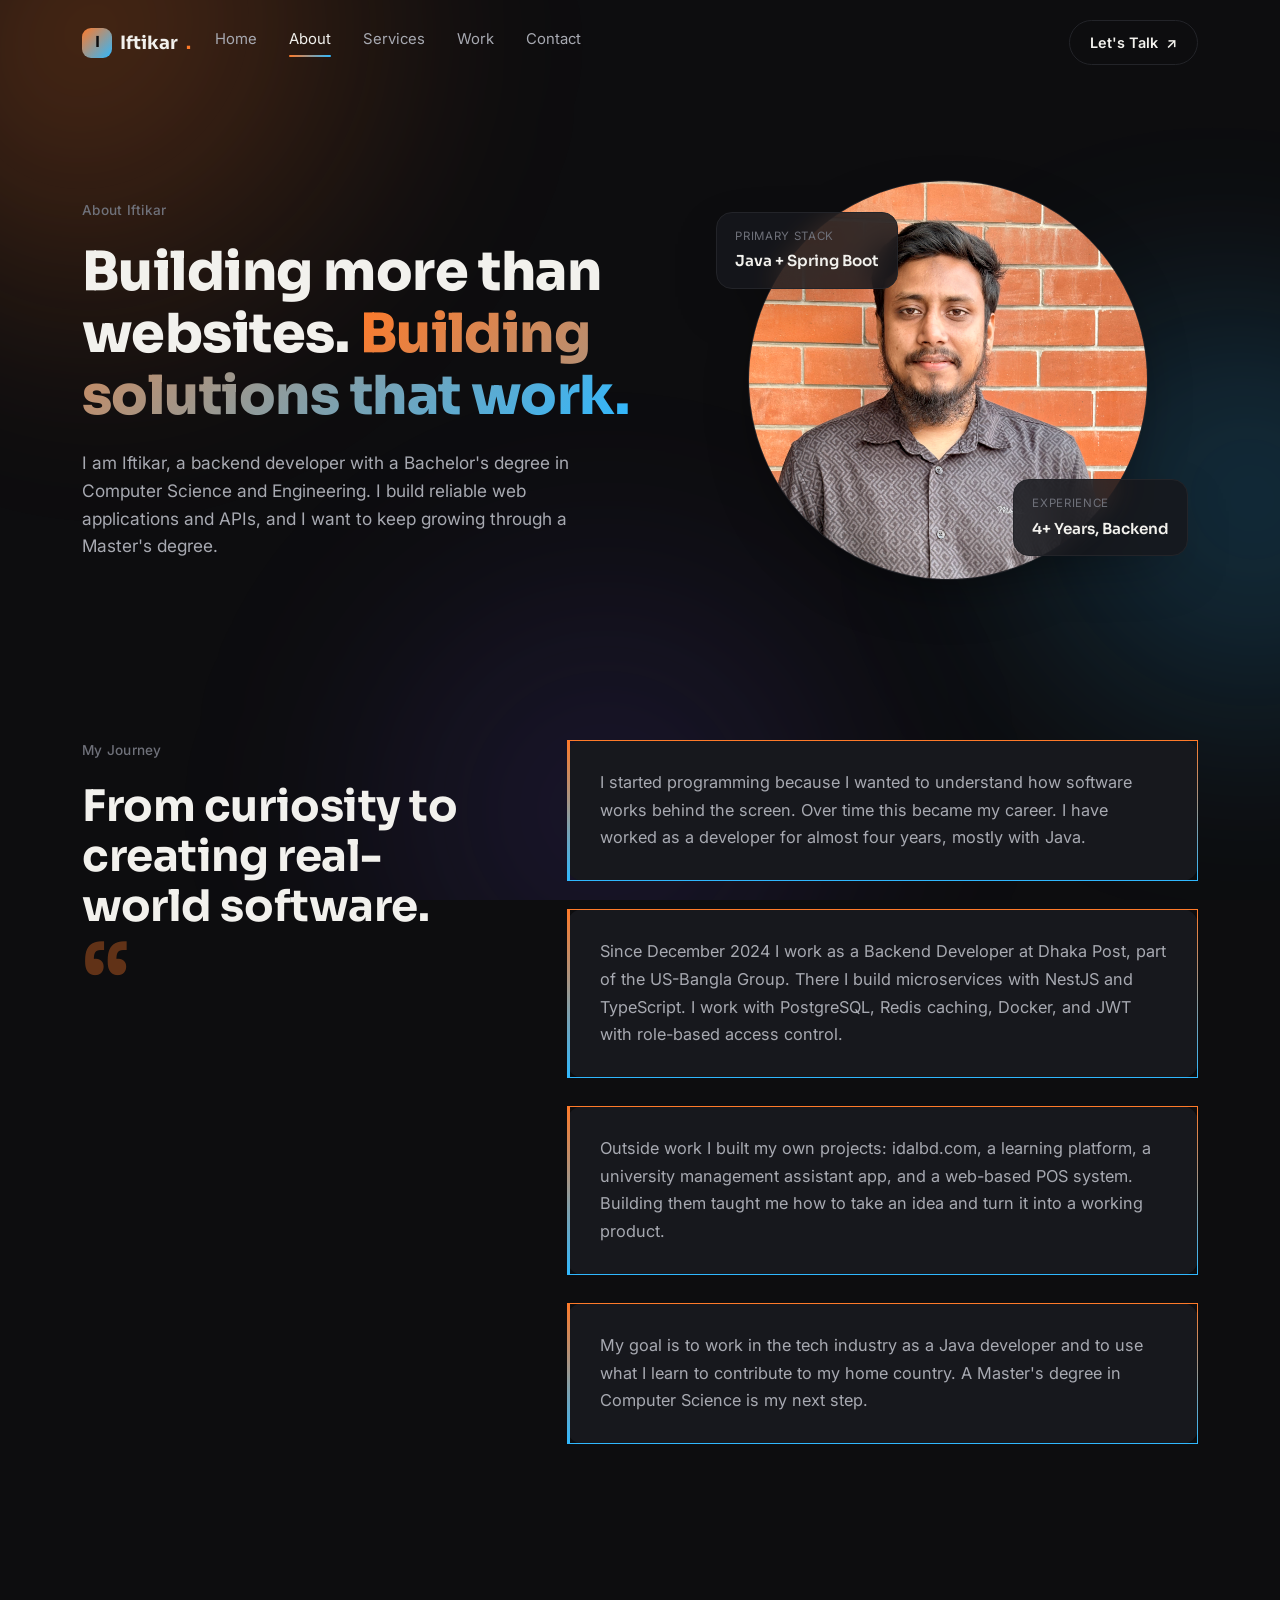
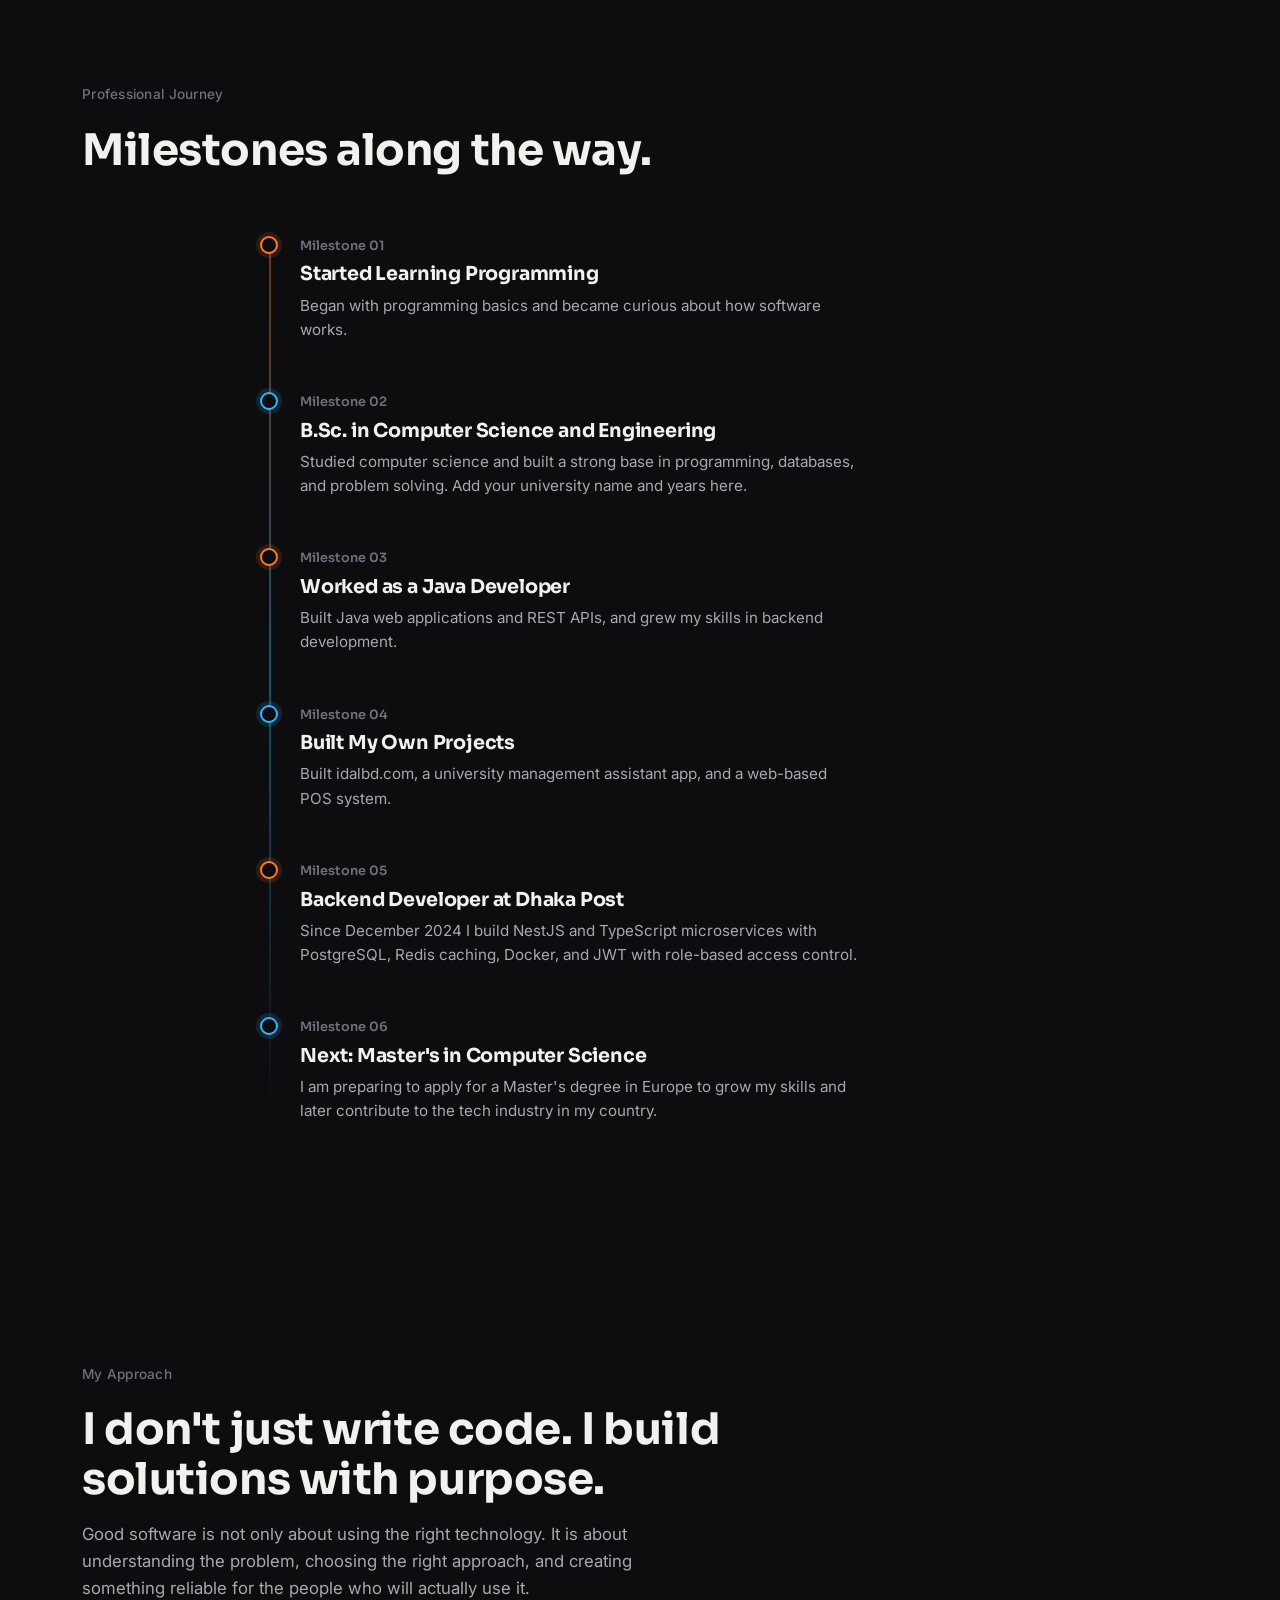
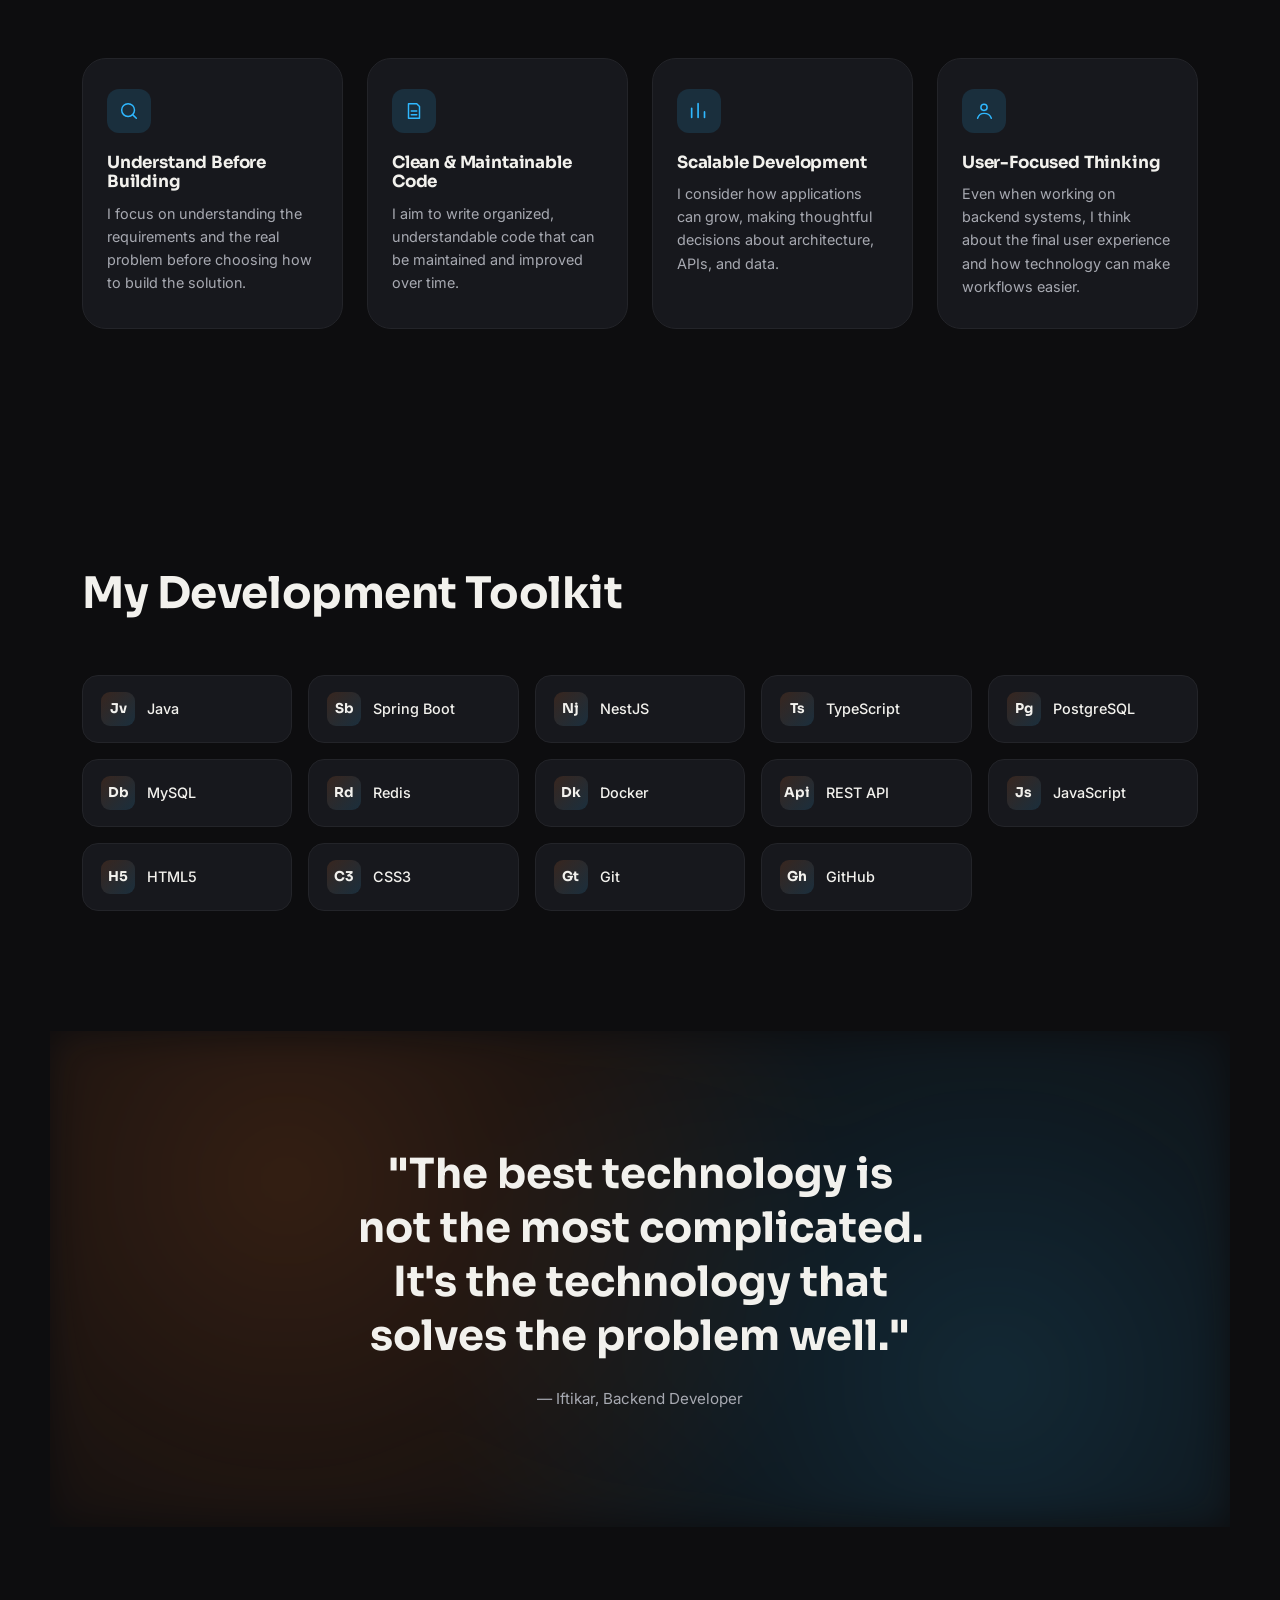
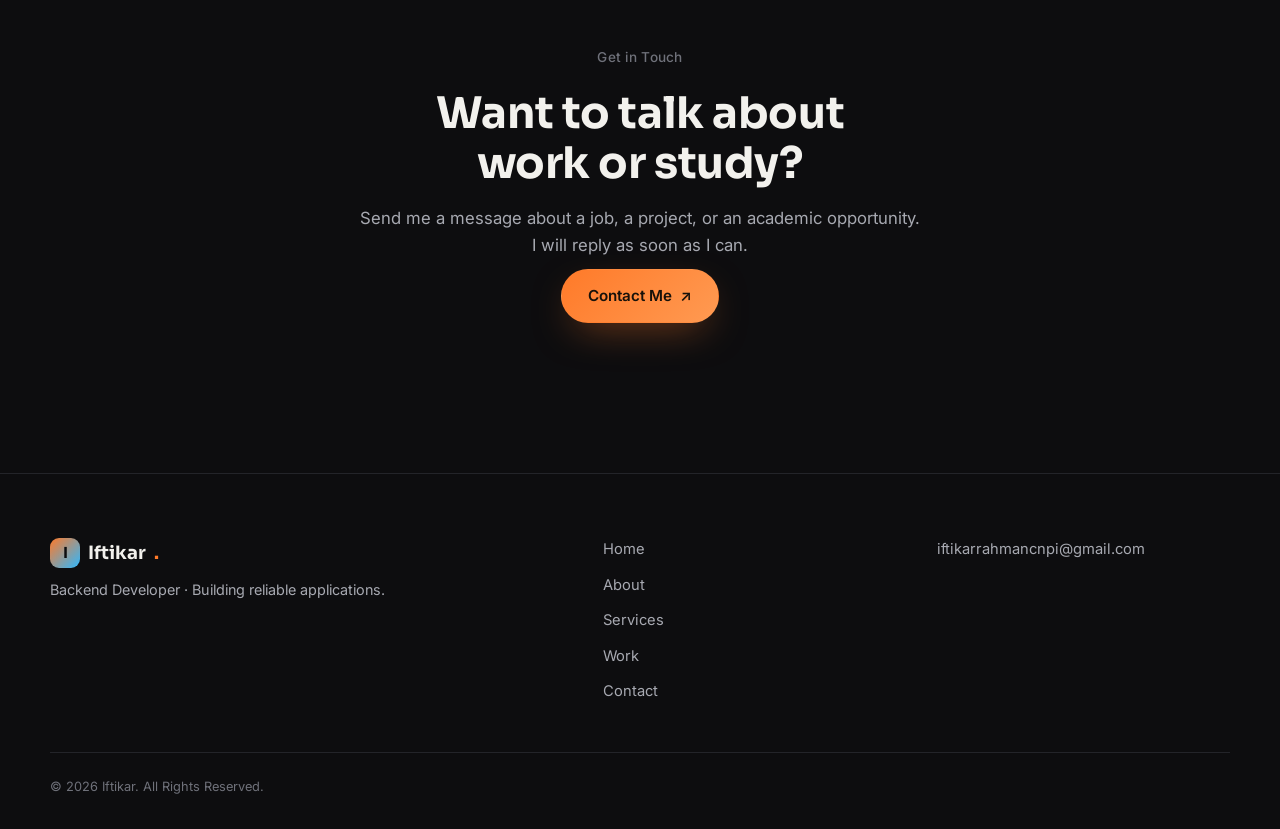
==== commit ed5cf294: "Add files via upload" ====
--- a/about.html
+++ b/about.html
@@ -3,8 +3,8 @@
 <head>
 <meta charset="UTF-8">
 <meta name="viewport" content="width=device-width, initial-scale=1.0">
-<title>About Iftikar — Web Developer</title>
-<meta name="description" content="Learn about Iftikar's journey as a Java Web Developer — his story, skills, timeline, and approach to building reliable web applications.">
+<title>About Iftikar — Backend Developer</title>
+<meta name="description" content="About Iftikar: a backend developer with a CSE degree and 4+ years of experience in Java and TypeScript. His story, timeline, and approach.">
 <link rel="preconnect" href="https://fonts.googleapis.com">
 <link rel="preconnect" href="https://fonts.gstatic.com" crossorigin>
 <link href="https://fonts.googleapis.com/css2?family=Sora:wght@400;500;600;700;800&family=Inter:wght@400;500;600&display=swap" rel="stylesheet">
@@ -49,13 +49,13 @@
       <div class="about-hero__text" data-hero-el="text">
         <p class="eyebrow" data-hero-el="eyebrow">About Iftikar</p>
         <h1 class="about-hero__headline" data-hero-el="headline">Building more than websites. <span class="accent-text">Building solutions that work.</span></h1>
-        <p class="about-hero__lead" data-hero-el="sub" data-bind="about.heroLead">I'm Iftikar, a Java Web Developer focused on building reliable, scalable, and practical web applications. I enjoy transforming ideas and complex requirements into clean digital products that solve real problems.</p>
+        <p class="about-hero__lead" data-hero-el="sub" data-bind="about.heroLead">I am Iftikar, a backend developer with a Bachelor's degree in Computer Science and Engineering. I build reliable web applications and APIs, and I want to keep growing through a Master's degree.</p>
       </div>
 
       <div class="hero__visual" data-hero-el="visual">
         <div class="portrait-frame">
           <div class="portrait-frame__glow"></div>
-          <img src="photo/profile.jpg" alt="Portrait placeholder of Iftikar, Java Web Developer" class="portrait-frame__img" data-bind-src="profile.photo">
+          <img src="photo/profile.jpg" alt="Portrait of Iftikar, backend developer" class="portrait-frame__img" data-bind-src="profile.photo">
         </div>
 
         <div class="float-card float-card--top" data-editable="floating-card-1">
@@ -65,7 +65,7 @@
 
         <div class="float-card float-card--bottom" data-editable="floating-card-2">
           <span class="float-card__label">Experience</span>
-          <span class="float-card__value">4+ Years, Full-Stack</span>
+          <span class="float-card__value">4+ Years, Backend</span>
         </div>
       </div>
     </div>
@@ -97,45 +97,33 @@
       <div class="timeline-item" data-reveal style="--i:0">
         <span class="timeline-item__number">Milestone 01</span>
         <h3 class="timeline-item__title">Started Learning Programming</h3>
-        <p class="timeline-item__text">Began exploring programming fundamentals and developing an interest in how websites and software applications work.</p>
+        <p class="timeline-item__text">Began with programming basics and became curious about how software works.</p>
       </div>
       <div class="timeline-item" data-reveal style="--i:1">
         <span class="timeline-item__number">Milestone 02</span>
-        <h3 class="timeline-item__title">Built My First Web Projects</h3>
-        <p class="timeline-item__text">Started creating practical web projects and learning how frontend interfaces, backend logic, and databases work together.</p>
+        <h3 class="timeline-item__title">B.Sc. in Computer Science and Engineering</h3>
+        <p class="timeline-item__text">Studied computer science and built a strong base in programming, databases, and problem solving. Add your university name and years here.</p>
       </div>
       <div class="timeline-item" data-reveal style="--i:2">
         <span class="timeline-item__number">Milestone 03</span>
-        <h3 class="timeline-item__title">Started Working with Java</h3>
-        <p class="timeline-item__text">Focused on Java programming and began developing stronger skills in backend development, object-oriented programming, and application architecture.</p>
+        <h3 class="timeline-item__title">Worked as a Java Developer</h3>
+        <p class="timeline-item__text">Built Java web applications and REST APIs, and grew my skills in backend development.</p>
       </div>
       <div class="timeline-item" data-reveal style="--i:3">
         <span class="timeline-item__number">Milestone 04</span>
-        <h3 class="timeline-item__title">Built Database-Driven Applications</h3>
-        <p class="timeline-item__text">Worked on applications involving MySQL, data management, user authentication, and real-world business workflows.</p>
+        <h3 class="timeline-item__title">Built My Own Projects</h3>
+        <p class="timeline-item__text">Built idalbd.com, a university management assistant app, and a web-based POS system.</p>
       </div>
       <div class="timeline-item" data-reveal style="--i:4">
         <span class="timeline-item__number">Milestone 05</span>
-        <h3 class="timeline-item__title">Expanded into Spring Boot &amp; REST APIs</h3>
-        <p class="timeline-item__text">Started building more scalable backend applications, structured REST APIs, and modern Java web solutions.</p>
+        <h3 class="timeline-item__title">Backend Developer at Dhaka Post</h3>
+        <p class="timeline-item__text">Since December 2024 I build NestJS and TypeScript microservices with PostgreSQL, Redis caching, Docker, and JWT with role-based access control.</p>
       </div>
       <div class="timeline-item" data-reveal style="--i:5">
         <span class="timeline-item__number">Milestone 06</span>
-        <h3 class="timeline-item__title">4+ Years of Development Experience</h3>
-        <p class="timeline-item__text">Continued building projects and improving skills across Java, Spring Boot, frontend development, APIs, databases, and complete web applications.</p>
-      </div>
-    </div>
-  </section>
-
-  <!-- ================= AWARDS & ACHIEVEMENTS ================= -->
-  <section class="awards" data-reveal-root>
-    <div class="section-head" data-reveal>
-      <p class="eyebrow">Recognition</p>
-      <h2 class="section-title">Awards &amp; Achievements.</h2>
-    </div>
-
-    <div class="awards__grid" id="awardsGrid">
-      <!-- Rendered live from Admin Panel data by site-render.js -->
+        <h3 class="timeline-item__title">Next: Master's in Computer Science</h3>
+        <p class="timeline-item__text">I am preparing to apply for a Master's degree in Europe to grow my skills and later contribute to the tech industry in my country.</p>
+      </div>
     </div>
   </section>
 
@@ -182,82 +170,6 @@
     </div>
   </section>
 
-  <!-- ================= SKILLS ================= -->
-  <section class="skills" data-reveal-root>
-    <div class="section-head" data-reveal>
-      <p class="eyebrow">What I Work With</p>
-      <h2 class="section-title">The skills behind the work.</h2>
-    </div>
-
-    <div class="skills__list">
-      <div class="skill-item" data-reveal style="--i:0">
-        <div class="skill-item__head">
-          <div>
-            <span class="skill-item__name">Java Development</span>
-            <p class="skill-item__desc">Java, object-oriented programming, application logic, and backend development.</p>
-          </div>
-          <span class="skill-item__percent">90%</span>
-        </div>
-        <div class="skill-bar"><div class="skill-bar__fill" data-skill="90"></div></div>
-      </div>
-
-      <div class="skill-item" data-reveal style="--i:1">
-        <div class="skill-item__head">
-          <div>
-            <span class="skill-item__name">Spring Boot</span>
-            <p class="skill-item__desc">Building scalable Java web applications, backend services, and application architecture.</p>
-          </div>
-          <span class="skill-item__percent">88%</span>
-        </div>
-        <div class="skill-bar"><div class="skill-bar__fill" data-skill="88"></div></div>
-      </div>
-
-      <div class="skill-item" data-reveal style="--i:2">
-        <div class="skill-item__head">
-          <div>
-            <span class="skill-item__name">REST API Development</span>
-            <p class="skill-item__desc">Designing structured, reliable, and secure APIs for applications and integrations.</p>
-          </div>
-          <span class="skill-item__percent">90%</span>
-        </div>
-        <div class="skill-bar"><div class="skill-bar__fill" data-skill="90"></div></div>
-      </div>
-
-      <div class="skill-item" data-reveal style="--i:3">
-        <div class="skill-item__head">
-          <div>
-            <span class="skill-item__name">MySQL &amp; Database Design</span>
-            <p class="skill-item__desc">Database design, queries, relationships, and data-driven applications.</p>
-          </div>
-          <span class="skill-item__percent">85%</span>
-        </div>
-        <div class="skill-bar"><div class="skill-bar__fill" data-skill="85"></div></div>
-      </div>
-
-      <div class="skill-item" data-reveal style="--i:4">
-        <div class="skill-item__head">
-          <div>
-            <span class="skill-item__name">Frontend Development</span>
-            <p class="skill-item__desc">HTML5, CSS3, JavaScript, Bootstrap, responsive design, and user interfaces.</p>
-          </div>
-          <span class="skill-item__percent">85%</span>
-        </div>
-        <div class="skill-bar"><div class="skill-bar__fill" data-skill="85"></div></div>
-      </div>
-
-      <div class="skill-item" data-reveal style="--i:5">
-        <div class="skill-item__head">
-          <div>
-            <span class="skill-item__name">Full-Stack Web Development</span>
-            <p class="skill-item__desc">Connecting frontend interfaces, backend services, APIs, and databases into complete applications.</p>
-          </div>
-          <span class="skill-item__percent">88%</span>
-        </div>
-        <div class="skill-bar"><div class="skill-bar__fill" data-skill="88"></div></div>
-      </div>
-    </div>
-  </section>
-
   <!-- ================= TECH TOOLKIT ================= -->
   <section class="toolkit" data-reveal-root>
     <div class="section-head" data-reveal>
@@ -267,15 +179,18 @@
     <div class="toolkit__grid">
       <div class="toolkit-card" data-reveal style="--i:0"><span class="toolkit-card__mark">Jv</span><span class="toolkit-card__name">Java</span></div>
       <div class="toolkit-card" data-reveal style="--i:1"><span class="toolkit-card__mark">Sb</span><span class="toolkit-card__name">Spring Boot</span></div>
-      <div class="toolkit-card" data-reveal style="--i:2"><span class="toolkit-card__mark">Mvc</span><span class="toolkit-card__name">Spring MVC</span></div>
-      <div class="toolkit-card" data-reveal style="--i:3"><span class="toolkit-card__mark">Api</span><span class="toolkit-card__name">REST API</span></div>
-      <div class="toolkit-card" data-reveal style="--i:4"><span class="toolkit-card__mark">Db</span><span class="toolkit-card__name">MySQL</span></div>
-      <div class="toolkit-card" data-reveal style="--i:5"><span class="toolkit-card__mark">Js</span><span class="toolkit-card__name">JavaScript</span></div>
-      <div class="toolkit-card" data-reveal style="--i:6"><span class="toolkit-card__mark">H5</span><span class="toolkit-card__name">HTML5</span></div>
-      <div class="toolkit-card" data-reveal style="--i:7"><span class="toolkit-card__mark">C3</span><span class="toolkit-card__name">CSS3</span></div>
-      <div class="toolkit-card" data-reveal style="--i:8"><span class="toolkit-card__mark">Bs</span><span class="toolkit-card__name">Bootstrap</span></div>
-      <div class="toolkit-card" data-reveal style="--i:9"><span class="toolkit-card__mark">Gt</span><span class="toolkit-card__name">Git</span></div>
-      <div class="toolkit-card" data-reveal style="--i:10"><span class="toolkit-card__mark">Gh</span><span class="toolkit-card__name">GitHub</span></div>
+      <div class="toolkit-card" data-reveal style="--i:2"><span class="toolkit-card__mark">Nj</span><span class="toolkit-card__name">NestJS</span></div>
+      <div class="toolkit-card" data-reveal style="--i:3"><span class="toolkit-card__mark">Ts</span><span class="toolkit-card__name">TypeScript</span></div>
+      <div class="toolkit-card" data-reveal style="--i:4"><span class="toolkit-card__mark">Pg</span><span class="toolkit-card__name">PostgreSQL</span></div>
+      <div class="toolkit-card" data-reveal style="--i:5"><span class="toolkit-card__mark">Db</span><span class="toolkit-card__name">MySQL</span></div>
+      <div class="toolkit-card" data-reveal style="--i:6"><span class="toolkit-card__mark">Rd</span><span class="toolkit-card__name">Redis</span></div>
+      <div class="toolkit-card" data-reveal style="--i:7"><span class="toolkit-card__mark">Dk</span><span class="toolkit-card__name">Docker</span></div>
+      <div class="toolkit-card" data-reveal style="--i:8"><span class="toolkit-card__mark">Api</span><span class="toolkit-card__name">REST API</span></div>
+      <div class="toolkit-card" data-reveal style="--i:9"><span class="toolkit-card__mark">Js</span><span class="toolkit-card__name">JavaScript</span></div>
+      <div class="toolkit-card" data-reveal style="--i:10"><span class="toolkit-card__mark">H5</span><span class="toolkit-card__name">HTML5</span></div>
+      <div class="toolkit-card" data-reveal style="--i:11"><span class="toolkit-card__mark">C3</span><span class="toolkit-card__name">CSS3</span></div>
+      <div class="toolkit-card" data-reveal style="--i:12"><span class="toolkit-card__mark">Gt</span><span class="toolkit-card__name">Git</span></div>
+      <div class="toolkit-card" data-reveal style="--i:13"><span class="toolkit-card__mark">Gh</span><span class="toolkit-card__name">GitHub</span></div>
     </div>
   </section>
 
@@ -284,17 +199,17 @@
     <div class="philosophy__glow" aria-hidden="true"></div>
     <blockquote data-reveal>
       <p class="philosophy__quote">"The best technology is not the most complicated. It's the technology that solves the problem well."</p>
-      <footer class="philosophy__author">— Iftikar, Java Web Developer</footer>
+      <footer class="philosophy__author">— Iftikar, Backend Developer</footer>
     </blockquote>
   </section>
 
   <!-- ================= ABOUT FINAL CTA ================= -->
   <section class="about-cta" data-reveal-root>
     <div class="section-head" data-reveal>
-      <p class="eyebrow">Let's Work Together</p>
-      <h2 class="section-title">Have an idea that needs the right technology?</h2>
-      <p class="section-sub" style="margin-left:auto;margin-right:auto;">Whether you need a reliable backend, a complete web application, or help turning an idea into a working digital product, let's discuss how I can help.</p>
-      <a href="contact.html" class="btn btn--primary">Start a Conversation <span class="arrow">↗</span></a>
+      <p class="eyebrow">Get in Touch</p>
+      <h2 class="section-title">Want to talk about work or study?</h2>
+      <p class="section-sub" style="margin-left:auto;margin-right:auto;">Send me a message about a job, a project, or an academic opportunity. I will reply as soon as I can.</p>
+      <a href="contact.html" class="btn btn--primary">Contact Me <span class="arrow">↗</span></a>
     </div>
   </section>
 
@@ -305,7 +220,7 @@
   <div class="footer__inner">
     <div class="footer__brand">
       <p class="footer__logo"><span class="nav__logo-mark">I</span> Iftikar<span class="nav__dot">.</span></p>
-      <p class="footer__role">Java Web Developer · Building reliable digital experiences.</p>
+      <p class="footer__role">Backend Developer · Building reliable applications.</p>
     </div>
 
     <nav class="footer__nav" aria-label="Footer navigation">
--- a/styles.css
+++ b/styles.css
@@ -341,34 +341,21 @@
 
 .hero__visual{ position: relative; display: flex; justify-content: center; }
 
+.hero__visual{
+  position: relative;
+  width: min(400px, 90%);
+  margin: 0 auto;
+}
+
 .portrait-frame{
   position: relative;
- width: min(400px, 90%);
+  width: 100%;
   aspect-ratio: 1 / 1;
   border-radius: 50%;
   overflow: hidden;
   border: 1px solid var(--border-soft);
   box-shadow: var(--shadow-card);
 }
-.portrait-frame__img{
-  width: 100%; height: 100%;
-  object-fit: cover;
-  object-position: center 22%;
-  clip-path: inset(0 100% 0 0);
-  animation: wipeIn 1.3s .5s var(--ease) forwards;
-}
-@keyframes wipeIn{ to{ clip-path: inset(0 0 0 0); } }
-
-.portrait-frame__glow{
-  position: absolute;
-  inset: -30%;
-  background:
-    radial-gradient(circle at 15% 15%, rgba(255,122,41,.5), transparent 45%),
-    radial-gradient(circle at 90% 85%, rgba(47,184,255,.4), transparent 45%);
-  filter: blur(50px);
-  z-index: -1;
-}
-
 .float-card{
   position: absolute;
   display: flex;
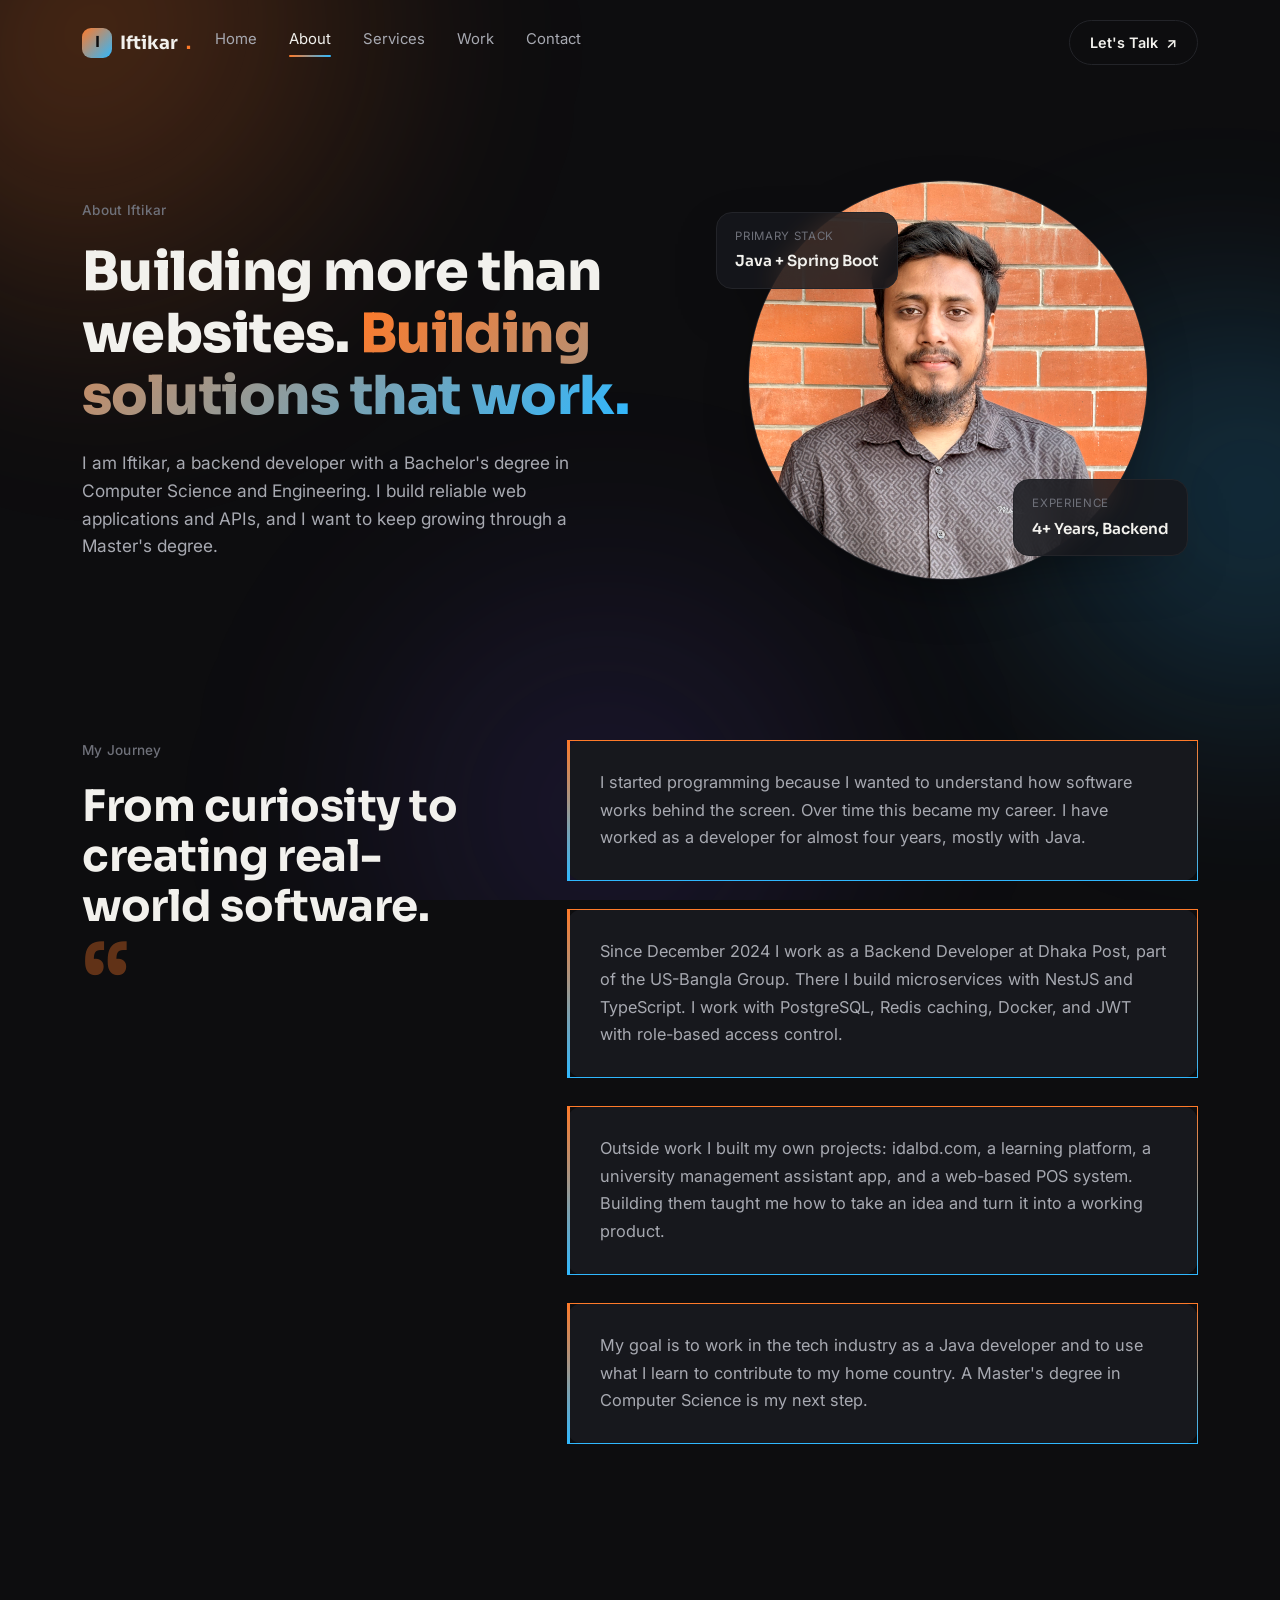
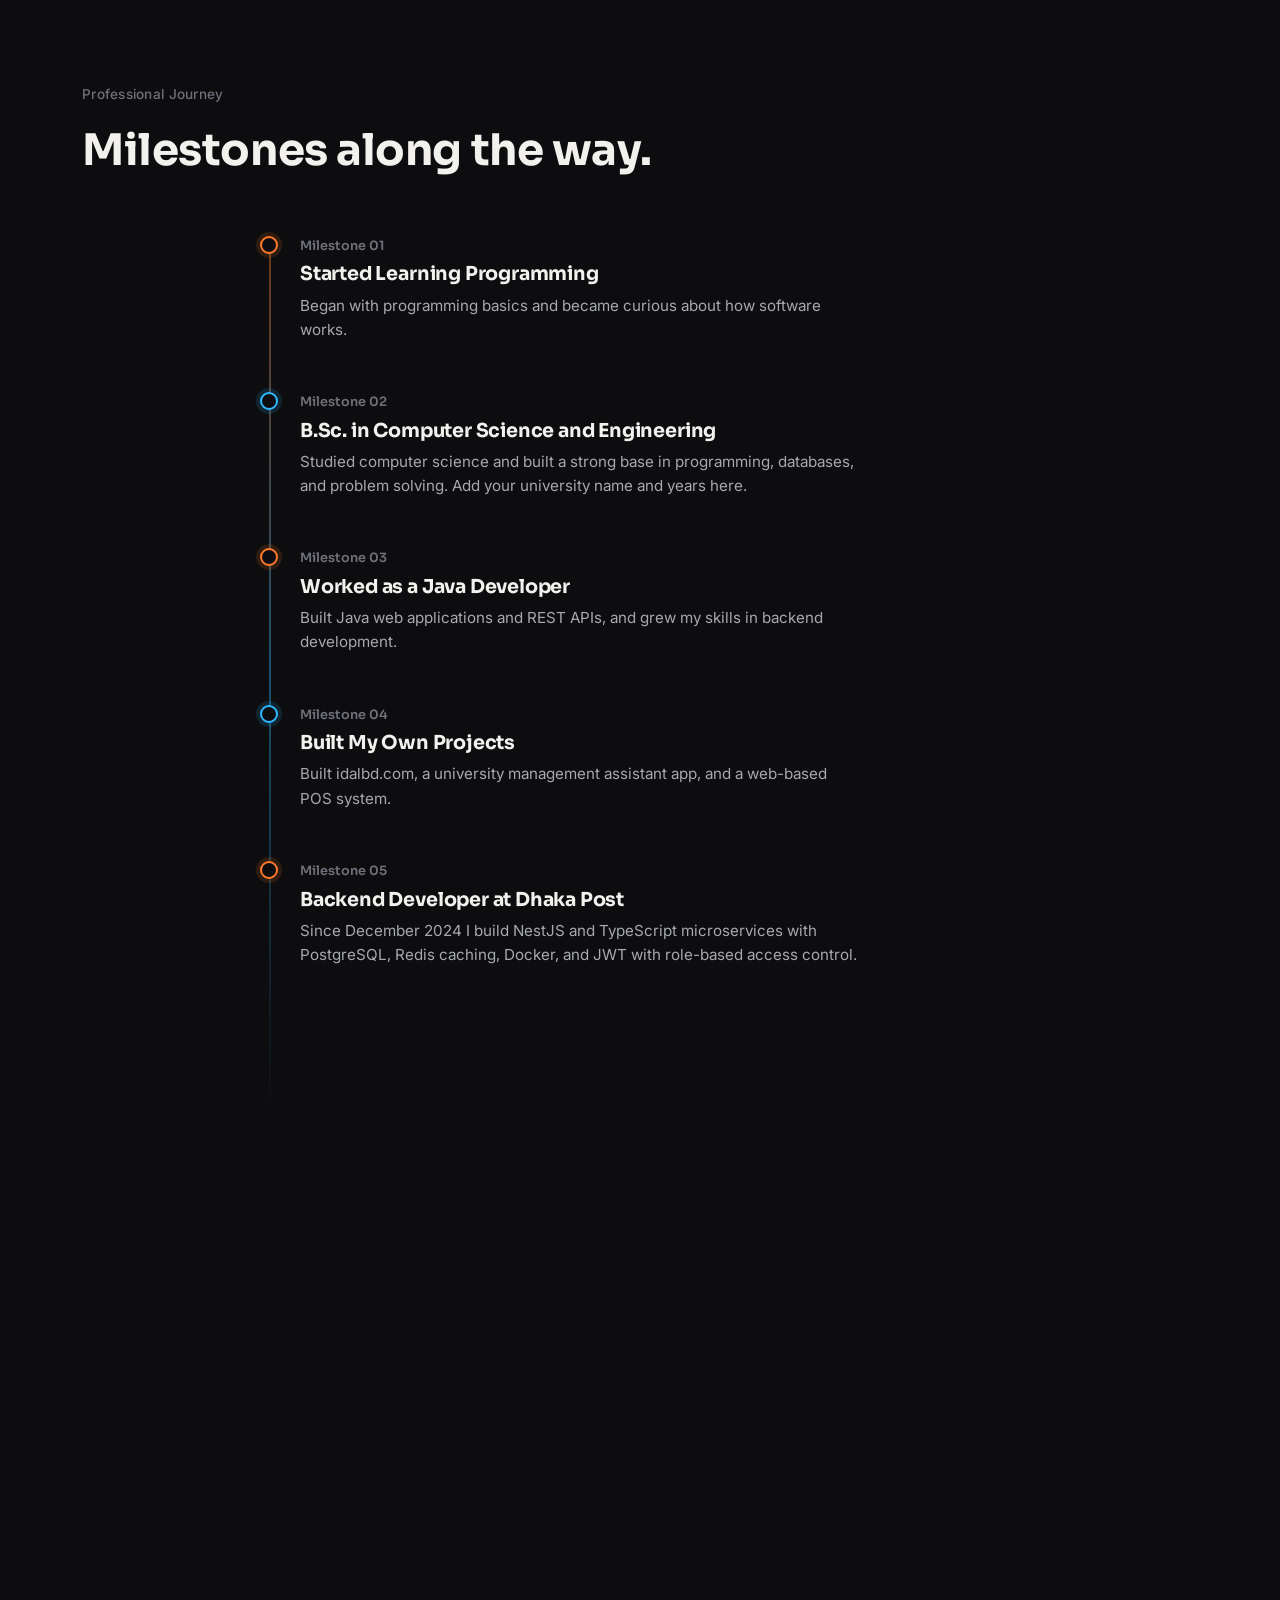
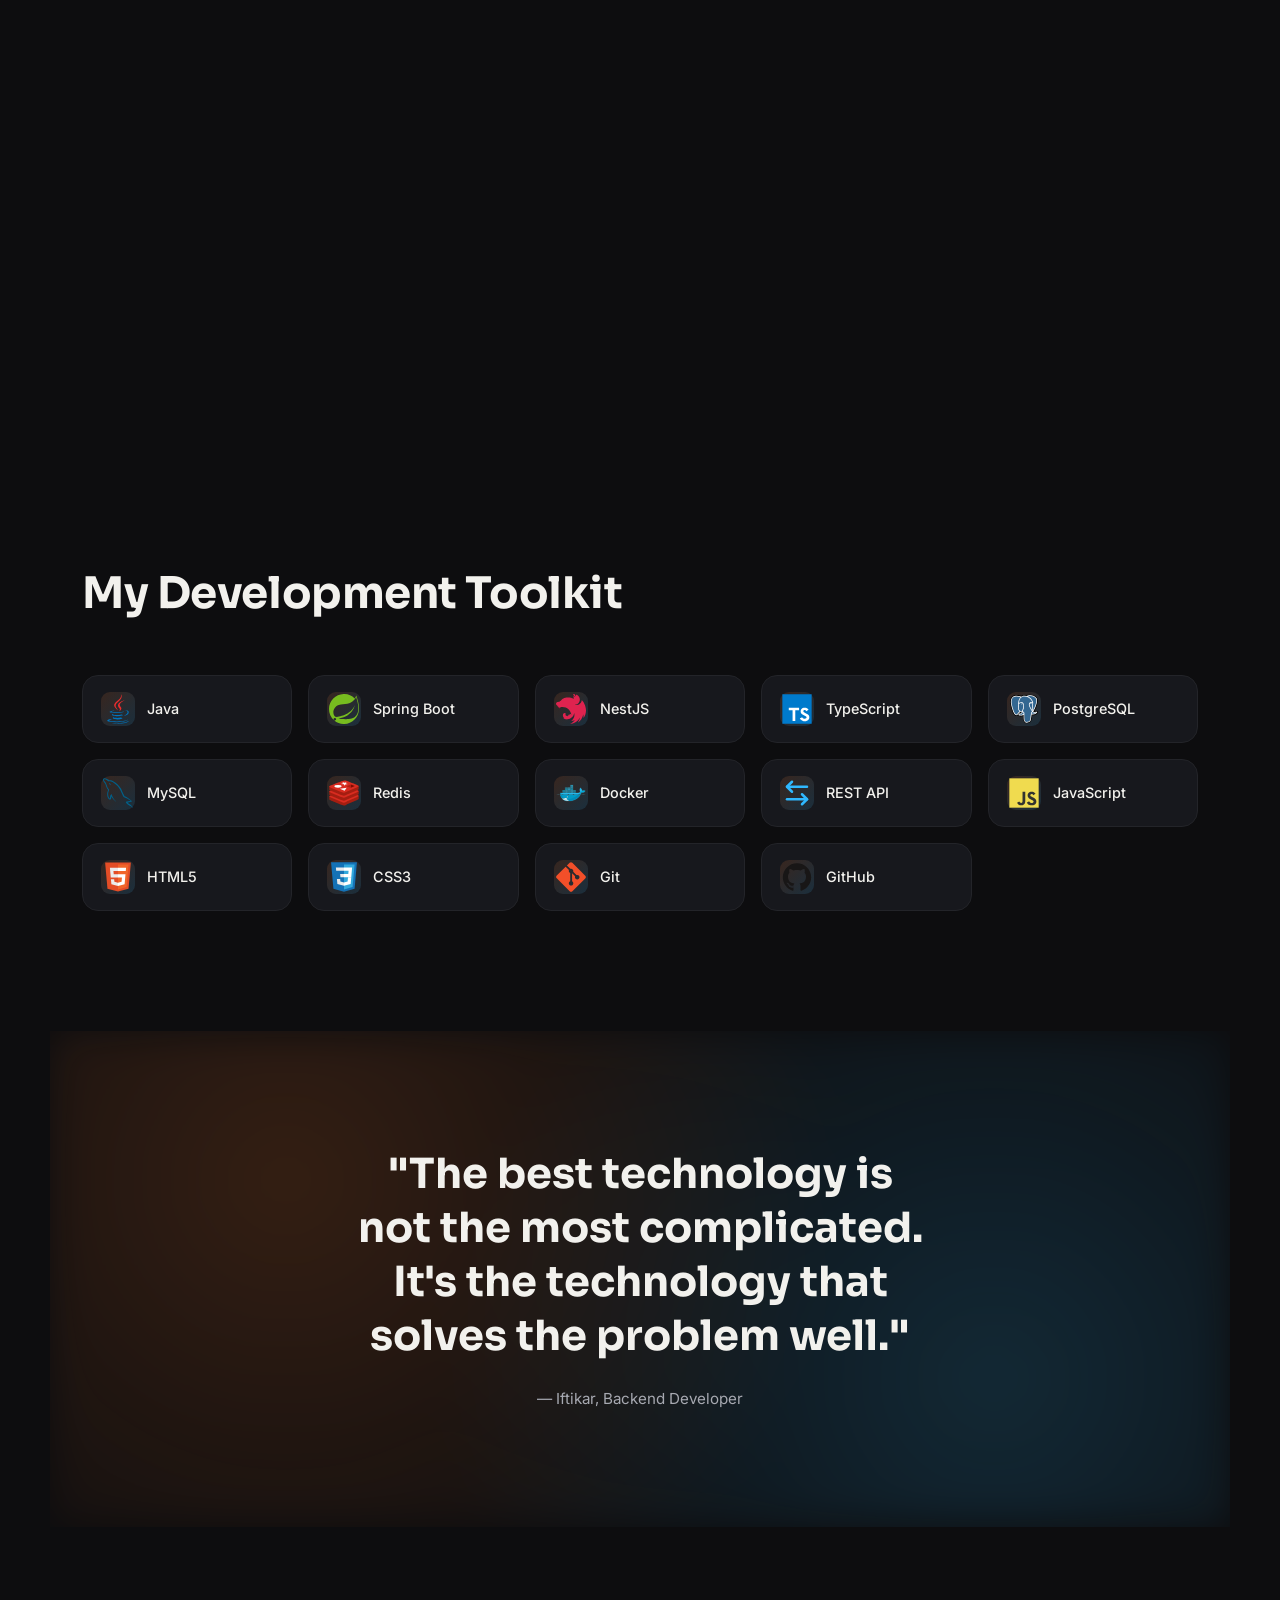
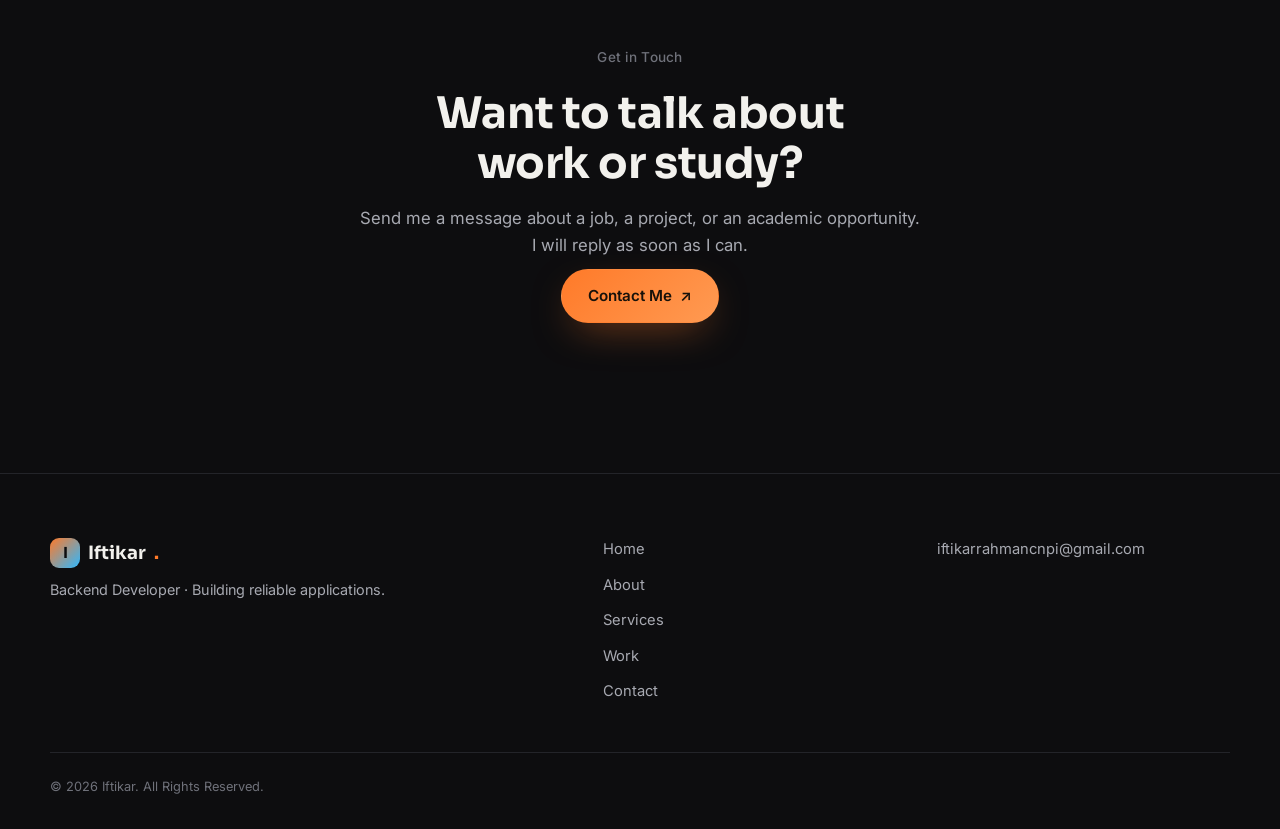
==== commit 409fe99d: "Add files via upload" ====
--- a/about.html
+++ b/about.html
@@ -9,6 +9,7 @@
 <link rel="preconnect" href="https://fonts.gstatic.com" crossorigin>
 <link href="https://fonts.googleapis.com/css2?family=Sora:wght@400;500;600;700;800&family=Inter:wght@400;500;600&display=swap" rel="stylesheet">
 <link rel="stylesheet" href="styles.css">
+<link rel="stylesheet" href="tech-icons.css">
 <script src="data-store.js"></script>
 </head>
 <body>
@@ -177,20 +178,20 @@
     </div>
 
     <div class="toolkit__grid">
-      <div class="toolkit-card" data-reveal style="--i:0"><span class="toolkit-card__mark">Jv</span><span class="toolkit-card__name">Java</span></div>
-      <div class="toolkit-card" data-reveal style="--i:1"><span class="toolkit-card__mark">Sb</span><span class="toolkit-card__name">Spring Boot</span></div>
-      <div class="toolkit-card" data-reveal style="--i:2"><span class="toolkit-card__mark">Nj</span><span class="toolkit-card__name">NestJS</span></div>
-      <div class="toolkit-card" data-reveal style="--i:3"><span class="toolkit-card__mark">Ts</span><span class="toolkit-card__name">TypeScript</span></div>
-      <div class="toolkit-card" data-reveal style="--i:4"><span class="toolkit-card__mark">Pg</span><span class="toolkit-card__name">PostgreSQL</span></div>
-      <div class="toolkit-card" data-reveal style="--i:5"><span class="toolkit-card__mark">Db</span><span class="toolkit-card__name">MySQL</span></div>
-      <div class="toolkit-card" data-reveal style="--i:6"><span class="toolkit-card__mark">Rd</span><span class="toolkit-card__name">Redis</span></div>
-      <div class="toolkit-card" data-reveal style="--i:7"><span class="toolkit-card__mark">Dk</span><span class="toolkit-card__name">Docker</span></div>
-      <div class="toolkit-card" data-reveal style="--i:8"><span class="toolkit-card__mark">Api</span><span class="toolkit-card__name">REST API</span></div>
-      <div class="toolkit-card" data-reveal style="--i:9"><span class="toolkit-card__mark">Js</span><span class="toolkit-card__name">JavaScript</span></div>
-      <div class="toolkit-card" data-reveal style="--i:10"><span class="toolkit-card__mark">H5</span><span class="toolkit-card__name">HTML5</span></div>
-      <div class="toolkit-card" data-reveal style="--i:11"><span class="toolkit-card__mark">C3</span><span class="toolkit-card__name">CSS3</span></div>
-      <div class="toolkit-card" data-reveal style="--i:12"><span class="toolkit-card__mark">Gt</span><span class="toolkit-card__name">Git</span></div>
-      <div class="toolkit-card" data-reveal style="--i:13"><span class="toolkit-card__mark">Gh</span><span class="toolkit-card__name">GitHub</span></div>
+      <div class="toolkit-card" data-reveal style="--i:0"><span class="toolkit-card__mark"><img src="photo/icons/java.svg" alt="" width="22" height="22" loading="lazy" class="tech-icon tech-icon--java"></span><span class="toolkit-card__name">Java</span></div>
+      <div class="toolkit-card" data-reveal style="--i:1"><span class="toolkit-card__mark"><img src="photo/icons/spring.svg" alt="" width="22" height="22" loading="lazy" class="tech-icon tech-icon--spring"></span><span class="toolkit-card__name">Spring Boot</span></div>
+      <div class="toolkit-card" data-reveal style="--i:2"><span class="toolkit-card__mark"><img src="photo/icons/nestjs.svg" alt="" width="22" height="22" loading="lazy" class="tech-icon tech-icon--nestjs"></span><span class="toolkit-card__name">NestJS</span></div>
+      <div class="toolkit-card" data-reveal style="--i:3"><span class="toolkit-card__mark"><img src="photo/icons/typescript.svg" alt="" width="22" height="22" loading="lazy" class="tech-icon tech-icon--typescript"></span><span class="toolkit-card__name">TypeScript</span></div>
+      <div class="toolkit-card" data-reveal style="--i:4"><span class="toolkit-card__mark"><img src="photo/icons/postgresql.svg" alt="" width="22" height="22" loading="lazy" class="tech-icon tech-icon--postgresql"></span><span class="toolkit-card__name">PostgreSQL</span></div>
+      <div class="toolkit-card" data-reveal style="--i:5"><span class="toolkit-card__mark"><img src="photo/icons/mysql.svg" alt="" width="22" height="22" loading="lazy" class="tech-icon tech-icon--mysql"></span><span class="toolkit-card__name">MySQL</span></div>
+      <div class="toolkit-card" data-reveal style="--i:6"><span class="toolkit-card__mark"><img src="photo/icons/redis.svg" alt="" width="22" height="22" loading="lazy" class="tech-icon tech-icon--redis"></span><span class="toolkit-card__name">Redis</span></div>
+      <div class="toolkit-card" data-reveal style="--i:7"><span class="toolkit-card__mark"><img src="photo/icons/docker.svg" alt="" width="22" height="22" loading="lazy" class="tech-icon tech-icon--docker"></span><span class="toolkit-card__name">Docker</span></div>
+      <div class="toolkit-card" data-reveal style="--i:8"><span class="toolkit-card__mark"><img src="photo/icons/rest-api.svg" alt="" width="22" height="22" loading="lazy" class="tech-icon tech-icon--rest-api"></span><span class="toolkit-card__name">REST API</span></div>
+      <div class="toolkit-card" data-reveal style="--i:9"><span class="toolkit-card__mark"><img src="photo/icons/javascript.svg" alt="" width="22" height="22" loading="lazy" class="tech-icon tech-icon--javascript"></span><span class="toolkit-card__name">JavaScript</span></div>
+      <div class="toolkit-card" data-reveal style="--i:10"><span class="toolkit-card__mark"><img src="photo/icons/html5.svg" alt="" width="22" height="22" loading="lazy" class="tech-icon tech-icon--html5"></span><span class="toolkit-card__name">HTML5</span></div>
+      <div class="toolkit-card" data-reveal style="--i:11"><span class="toolkit-card__mark"><img src="photo/icons/css3.svg" alt="" width="22" height="22" loading="lazy" class="tech-icon tech-icon--css3"></span><span class="toolkit-card__name">CSS3</span></div>
+      <div class="toolkit-card" data-reveal style="--i:12"><span class="toolkit-card__mark"><img src="photo/icons/git.svg" alt="" width="22" height="22" loading="lazy" class="tech-icon tech-icon--git"></span><span class="toolkit-card__name">Git</span></div>
+      <div class="toolkit-card" data-reveal style="--i:13"><span class="toolkit-card__mark"><img src="photo/icons/github.svg" alt="" width="22" height="22" loading="lazy" class="tech-icon tech-icon--github"></span><span class="toolkit-card__name">GitHub</span></div>
     </div>
   </section>
 
--- a/tech-icons.css
+++ b/tech-icons.css
@@ -0,0 +1,19 @@
+/* tech-icons.css — real logos for the Toolkit cards on services.html */
+.tech-stack-card__mark{
+  width: 52px; height: 52px;
+  border-radius: 14px;
+  background: #eef1f6;              /* light tile so every logo is easy to see */
+  border: 0;
+  margin-bottom: 18px;
+  box-shadow: 0 6px 18px rgba(0,0,0,.35);
+  transition: transform .3s ease, box-shadow .3s ease;
+}
+.tech-icon{
+  width: 30px; height: 30px;
+  object-fit: contain;
+  display: block;
+}
+.tech-stack-card:hover .tech-stack-card__mark{
+  transform: scale(1.1) rotate(-4deg);
+  box-shadow: 0 10px 24px rgba(47,184,255,.28);
+}
